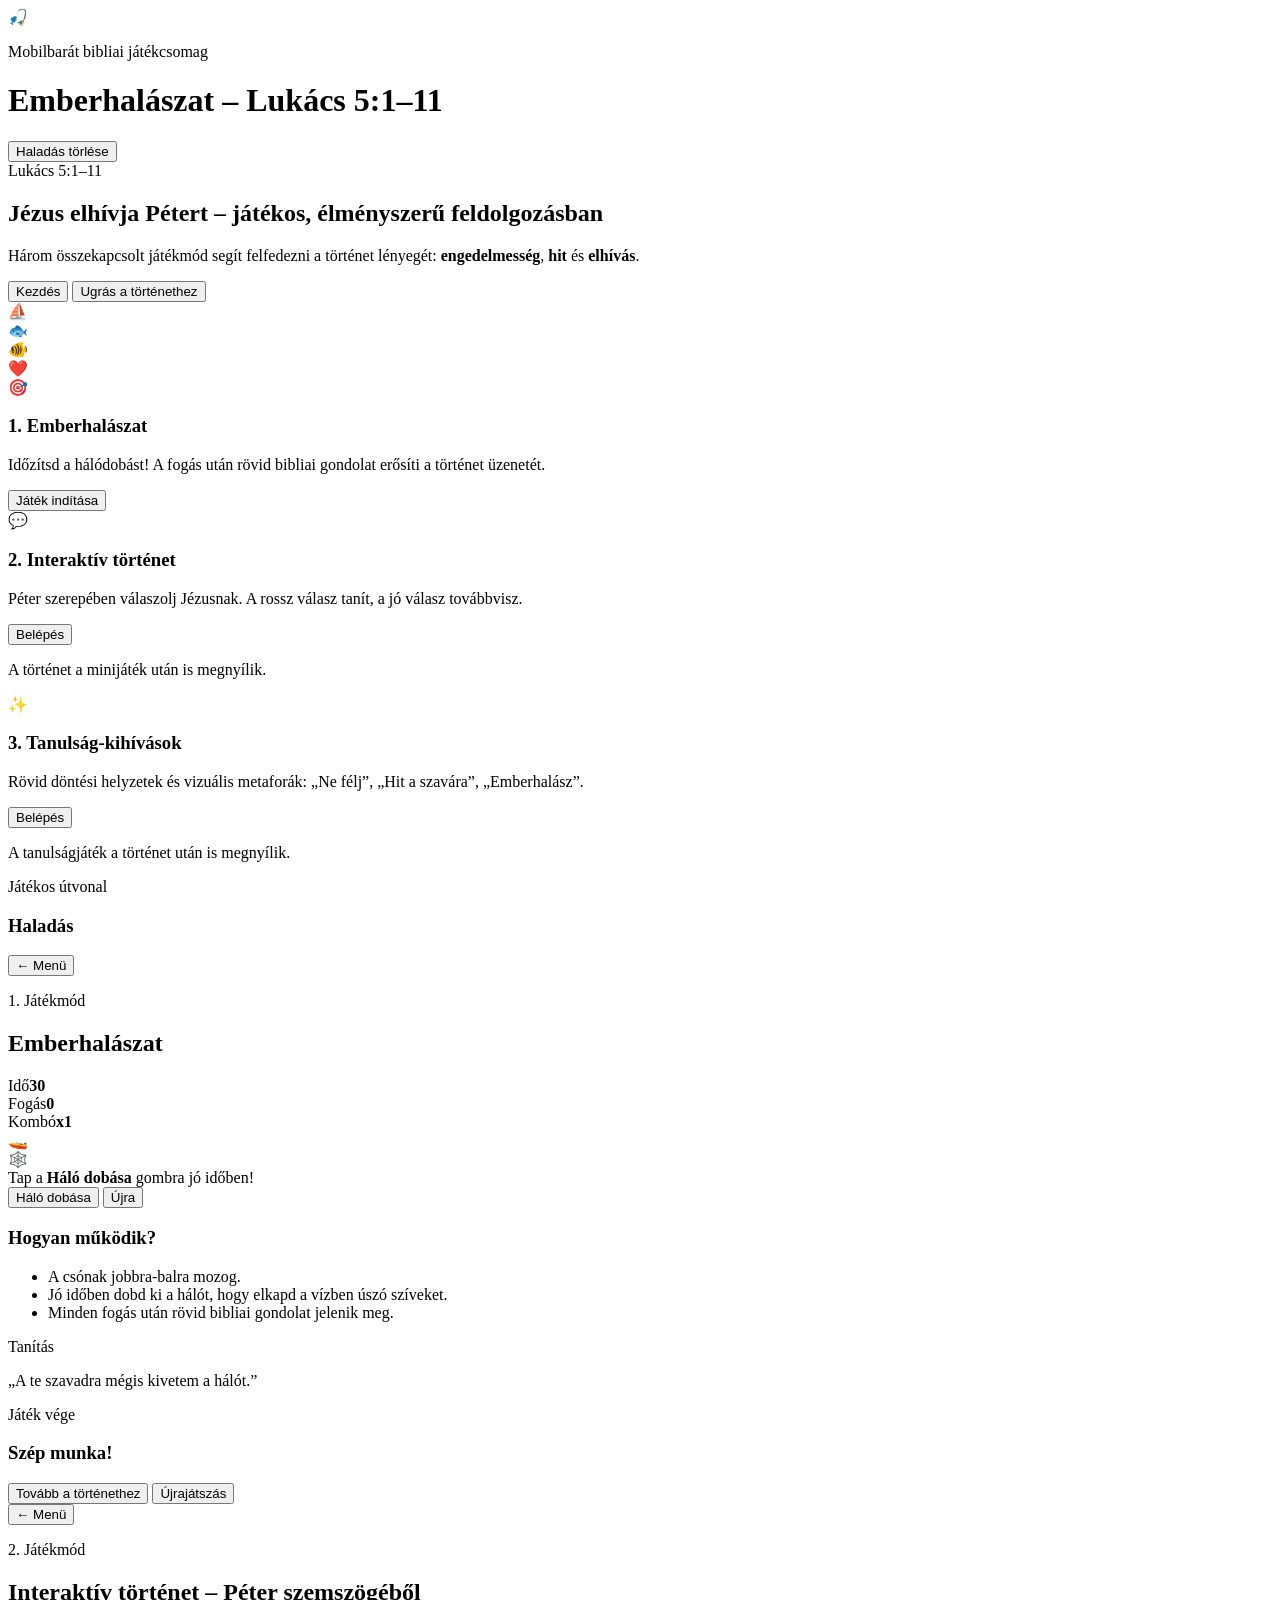
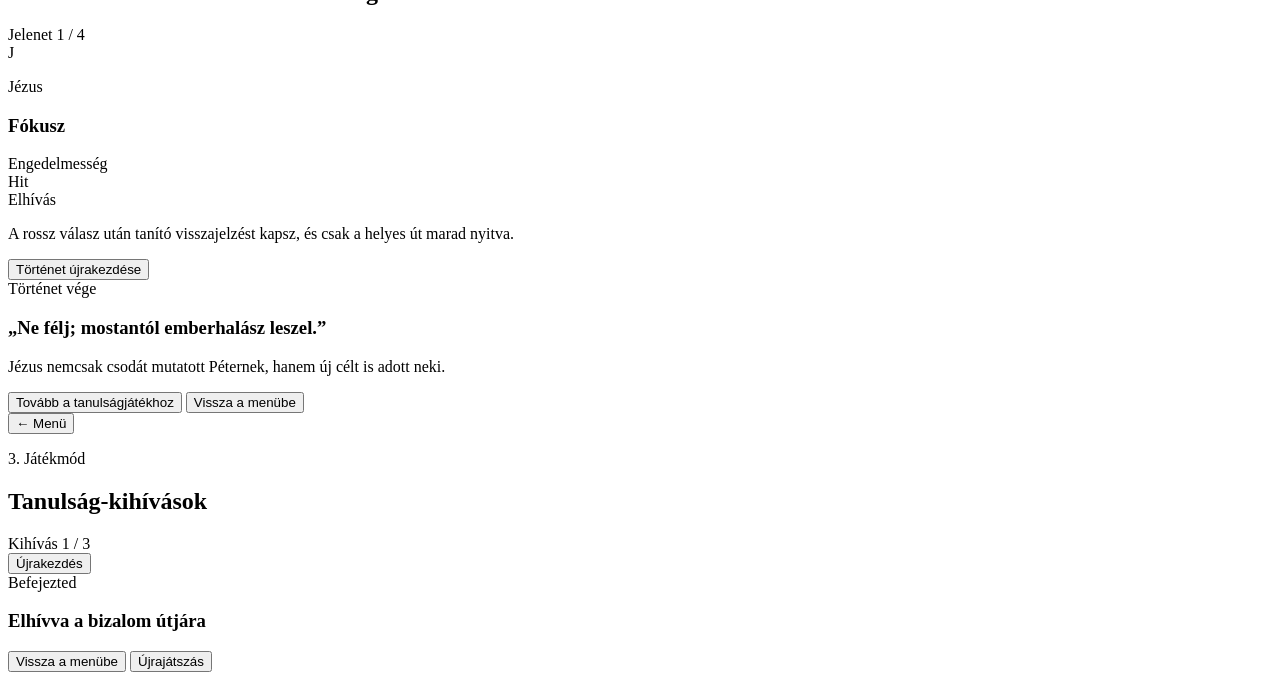
==== index.html @ 9a110423 "Add files via upload" ====
<!DOCTYPE html>
<html lang="hu">
<head>
  <meta charset="UTF-8" />
  <meta name="viewport" content="width=device-width, initial-scale=1.0, viewport-fit=cover" />
  <meta name="description" content="Interaktív bibliai játékcsomag Lukács 5:1–11 alapján – mobilbarát, GitHub Pages-re kész." />
  <meta name="theme-color" content="#4fc3f7" />
  <title>Emberhalászat – Lukács 5:1–11</title>
  <link rel="preconnect" href="https://fonts.googleapis.com">
  <link rel="preconnect" href="https://fonts.gstatic.com" crossorigin>
  <link href="https://fonts.googleapis.com/css2?family=Nunito:wght@400;600;700;800&display=swap" rel="stylesheet">
  <link rel="stylesheet" href="css/style.css" />
</head>
<body>
  <div class="app-shell">
    <header class="topbar">
      <div class="brand-wrap">
        <div class="brand-icon">🎣</div>
        <div>
          <p class="eyebrow">Mobilbarát bibliai játékcsomag</p>
          <h1>Emberhalászat – Lukács 5:1–11</h1>
        </div>
      </div>
      <button class="ghost-btn small" id="resetProgressBtn" type="button">Haladás törlése</button>
    </header>

    <main id="appMain">
      <section class="screen active" id="screen-menu" aria-labelledby="menuTitle">
        <div class="hero-card card glass">
          <div class="hero-copy">
            <span class="pill">Lukács 5:1–11</span>
            <h2 id="menuTitle">Jézus elhívja Pétert – játékos, élményszerű feldolgozásban</h2>
            <p>
              Három összekapcsolt játékmód segít felfedezni a történet lényegét:
              <strong>engedelmesség</strong>, <strong>hit</strong> és <strong>elhívás</strong>.
            </p>
            <div class="hero-actions">
              <button class="primary-btn" data-go="fishing">Kezdés</button>
              <button class="ghost-btn" data-go="story">Ugrás a történethez</button>
            </div>
          </div>
          <div class="hero-illustration" aria-hidden="true">
            <div class="wave wave-a"></div>
            <div class="wave wave-b"></div>
            <div class="boat">⛵</div>
            <div class="fish fish-1">🐟</div>
            <div class="fish fish-2">🐠</div>
            <div class="fish fish-3">❤️</div>
          </div>
        </div>

        <div class="menu-grid">
          <article class="card mode-card unlocked">
            <div class="icon-badge fishing">🎯</div>
            <h3>1. Emberhalászat</h3>
            <p>Időzítsd a hálódobást! A fogás után rövid bibliai gondolat erősíti a történet üzenetét.</p>
            <button class="primary-btn" data-go="fishing">Játék indítása</button>
          </article>

          <article class="card mode-card lockable" data-lock="story">
            <div class="icon-badge story">💬</div>
            <h3>2. Interaktív történet</h3>
            <p>Péter szerepében válaszolj Jézusnak. A rossz válasz tanít, a jó válasz továbbvisz.</p>
            <button class="primary-btn" data-go="story">Belépés</button>
            <p class="locked-text">A történet a minijáték után is megnyílik.</p>
          </article>

          <article class="card mode-card lockable" data-lock="lesson">
            <div class="icon-badge lesson">✨</div>
            <h3>3. Tanulság-kihívások</h3>
            <p>Rövid döntési helyzetek és vizuális metaforák: „Ne félj”, „Hit a szavára”, „Emberhalász”.</p>
            <button class="primary-btn" data-go="lesson">Belépés</button>
            <p class="locked-text">A tanulságjáték a történet után is megnyílik.</p>
          </article>
        </div>

        <section class="card progress-card">
          <div>
            <p class="eyebrow">Játékos útvonal</p>
            <h3>Haladás</h3>
          </div>
          <div class="progress-steps" id="menuProgressSteps"></div>
        </section>
      </section>

      <section class="screen" id="screen-fishing" aria-labelledby="fishingTitle">
        <div class="screen-header">
          <button class="back-btn" data-go="menu">← Menü</button>
          <div>
            <p class="eyebrow">1. Játékmód</p>
            <h2 id="fishingTitle">Emberhalászat</h2>
          </div>
        </div>

        <div class="two-col">
          <div class="card gameplay-card">
            <div class="hud-row">
              <div class="stat"><span>Idő</span><strong id="fishingTime">30</strong></div>
              <div class="stat"><span>Fogás</span><strong id="fishingScore">0</strong></div>
              <div class="stat"><span>Kombó</span><strong id="fishingCombo">x1</strong></div>
            </div>

            <div class="fishing-arena" id="fishingArena" aria-label="Halásztó">
              <div class="boat-track">
                <div class="boat-sprite" id="boatSprite">🚤</div>
              </div>
              <div class="drop-line" id="dropLine"></div>
              <div class="net-effect" id="netEffect">🕸️</div>
              <div class="water-hint">Tap a <strong>Háló dobása</strong> gombra jó időben!</div>
            </div>

            <div class="controls-row">
              <button class="primary-btn big" id="castNetBtn" type="button">Háló dobása</button>
              <button class="ghost-btn" id="restartFishingBtn" type="button">Újra</button>
            </div>
          </div>

          <aside class="card sidebar-card">
            <h3>Hogyan működik?</h3>
            <ul class="clean-list">
              <li>A csónak jobbra-balra mozog.</li>
              <li>Jó időben dobd ki a hálót, hogy elkapd a vízben úszó szíveket.</li>
              <li>Minden fogás után rövid bibliai gondolat jelenik meg.</li>
            </ul>

            <div class="teaching-card" id="teachingCard">
              <p class="eyebrow">Tanítás</p>
              <p id="teachingText">„A te szavadra mégis kivetem a hálót.”</p>
            </div>
          </aside>
        </div>

        <div class="overlay hidden" id="fishingEndOverlay">
          <div class="card overlay-card">
            <span class="pill">Játék vége</span>
            <h3 id="fishingEndTitle">Szép munka!</h3>
            <p id="fishingEndSummary"></p>
            <div class="overlay-actions">
              <button class="primary-btn" id="fishingContinueBtn" type="button">Tovább a történethez</button>
              <button class="ghost-btn" id="fishingReplayBtn" type="button">Újrajátszás</button>
            </div>
          </div>
        </div>
      </section>

      <section class="screen" id="screen-story" aria-labelledby="storyTitle">
        <div class="screen-header">
          <button class="back-btn" data-go="menu">← Menü</button>
          <div>
            <p class="eyebrow">2. Játékmód</p>
            <h2 id="storyTitle">Interaktív történet – Péter szemszögéből</h2>
          </div>
        </div>

        <div class="two-col story-layout">
          <div class="card story-card">
            <div class="story-progress">
              <span id="storyStepLabel">Jelenet 1 / 4</span>
              <div class="progress-bar"><div id="storyProgressFill"></div></div>
            </div>

            <div class="dialogue-box">
              <div class="avatar Jesus">J</div>
              <div class="bubble">
                <p class="speaker" id="storySpeaker">Jézus</p>
                <p id="storyText"></p>
              </div>
            </div>

            <div class="feedback hidden" id="storyFeedback"></div>
            <div class="choices" id="storyChoices"></div>
          </div>

          <aside class="card sidebar-card">
            <h3>Fókusz</h3>
            <div class="focus-points">
              <div class="focus-pill">Engedelmesség</div>
              <div class="focus-pill">Hit</div>
              <div class="focus-pill">Elhívás</div>
            </div>
            <p class="soft-text">A rossz válasz után tanító visszajelzést kapsz, és csak a helyes út marad nyitva.</p>
            <button class="ghost-btn" id="restartStoryBtn" type="button">Történet újrakezdése</button>
          </aside>
        </div>

        <div class="overlay hidden" id="storyEndOverlay">
          <div class="card overlay-card">
            <span class="pill">Történet vége</span>
            <h3>„Ne félj; mostantól emberhalász leszel.”</h3>
            <p>Jézus nemcsak csodát mutatott Péternek, hanem új célt is adott neki.</p>
            <div class="overlay-actions">
              <button class="primary-btn" id="storyContinueBtn" type="button">Tovább a tanulságjátékhoz</button>
              <button class="ghost-btn" id="storyMenuBtn" type="button">Vissza a menübe</button>
            </div>
          </div>
        </div>
      </section>

      <section class="screen" id="screen-lesson" aria-labelledby="lessonTitle">
        <div class="screen-header">
          <button class="back-btn" data-go="menu">← Menü</button>
          <div>
            <p class="eyebrow">3. Játékmód</p>
            <h2 id="lessonTitle">Tanulság-kihívások</h2>
          </div>
        </div>

        <div class="card lesson-card">
          <div class="story-progress lesson-progress">
            <span id="lessonStepLabel">Kihívás 1 / 3</span>
            <div class="progress-bar"><div id="lessonProgressFill"></div></div>
          </div>

          <div id="lessonStage"></div>

          <div class="lesson-actions">
            <button class="ghost-btn" id="restartLessonBtn" type="button">Újrakezdés</button>
          </div>
        </div>

        <div class="overlay hidden" id="lessonEndOverlay">
          <div class="card overlay-card">
            <span class="pill">Befejezted</span>
            <h3>Elhívva a bizalom útjára</h3>
            <p id="lessonEndSummary"></p>
            <div class="overlay-actions">
              <button class="primary-btn" id="lessonMenuBtn" type="button">Vissza a menübe</button>
              <button class="ghost-btn" id="lessonReplayBtn" type="button">Újrajátszás</button>
            </div>
          </div>
        </div>
      </section>
    </main>
  </div>

  <script src="js/script.js"></script>
</body>
</html>
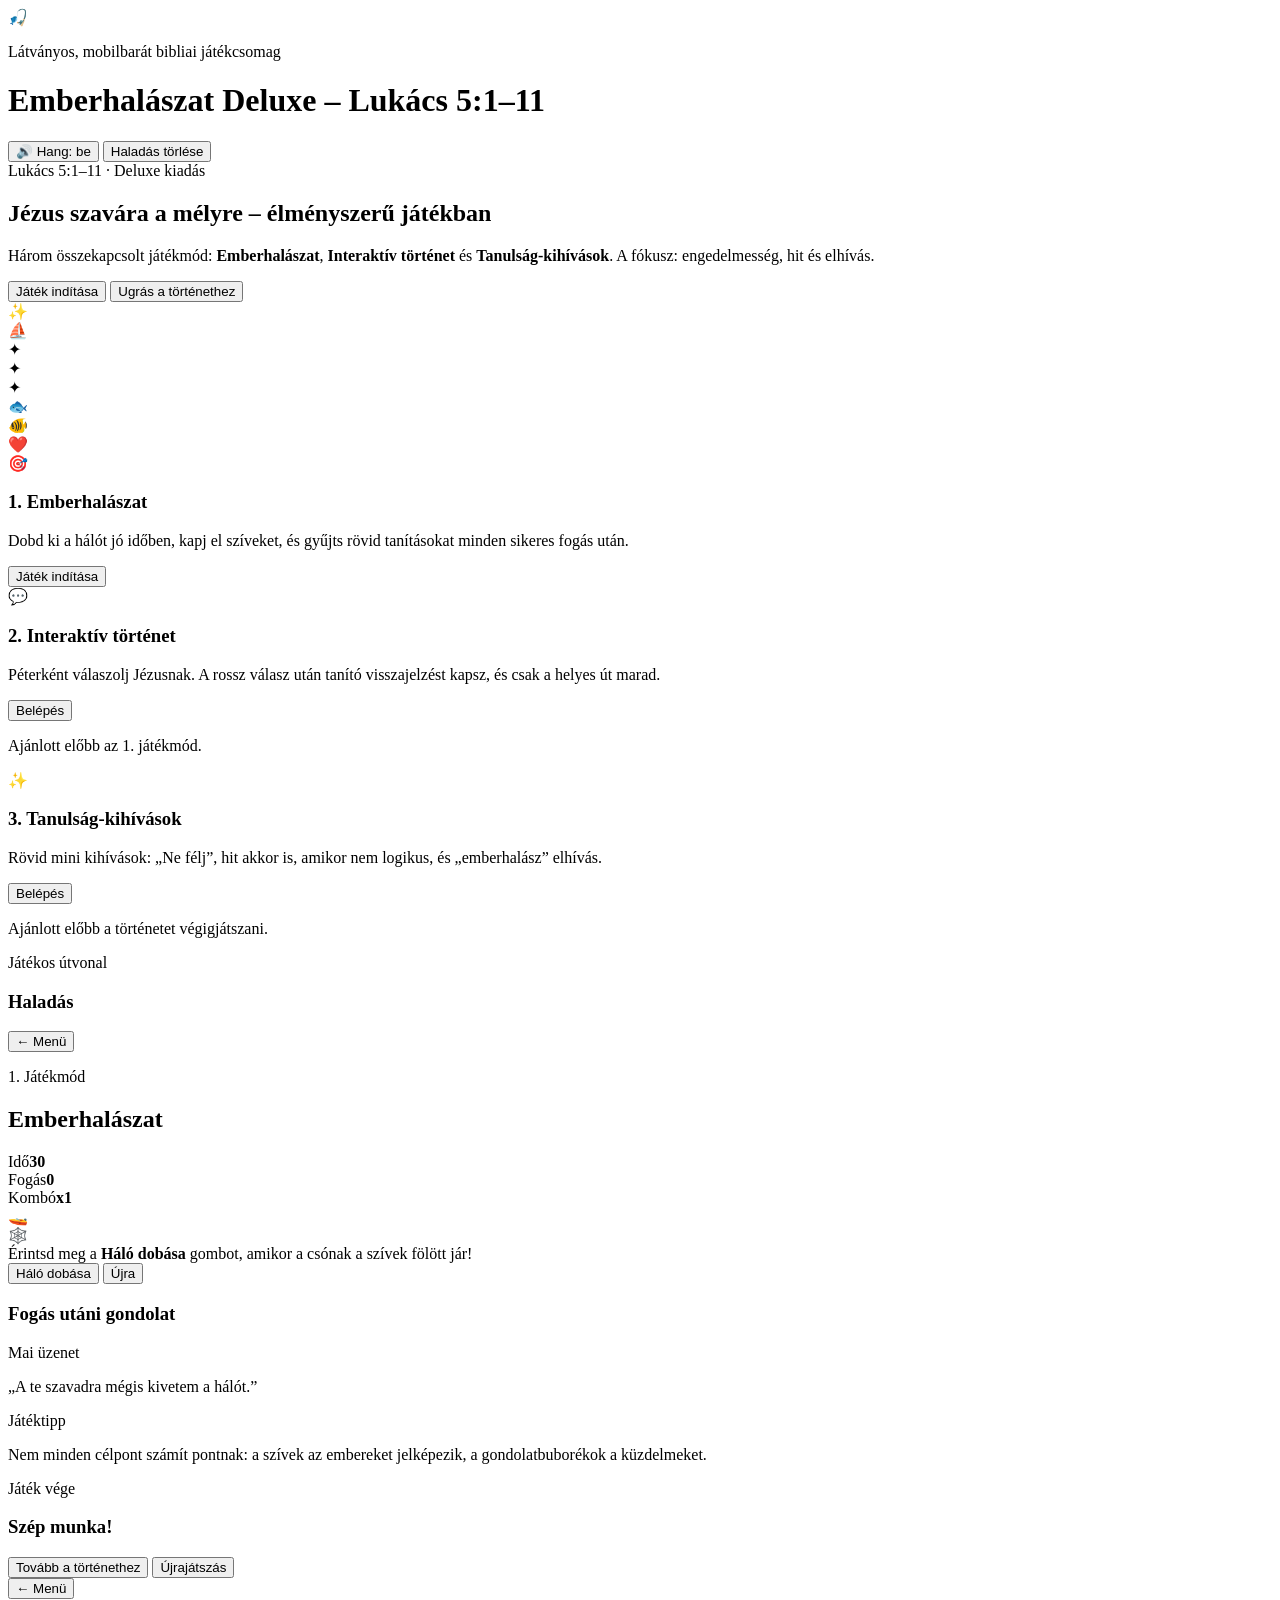
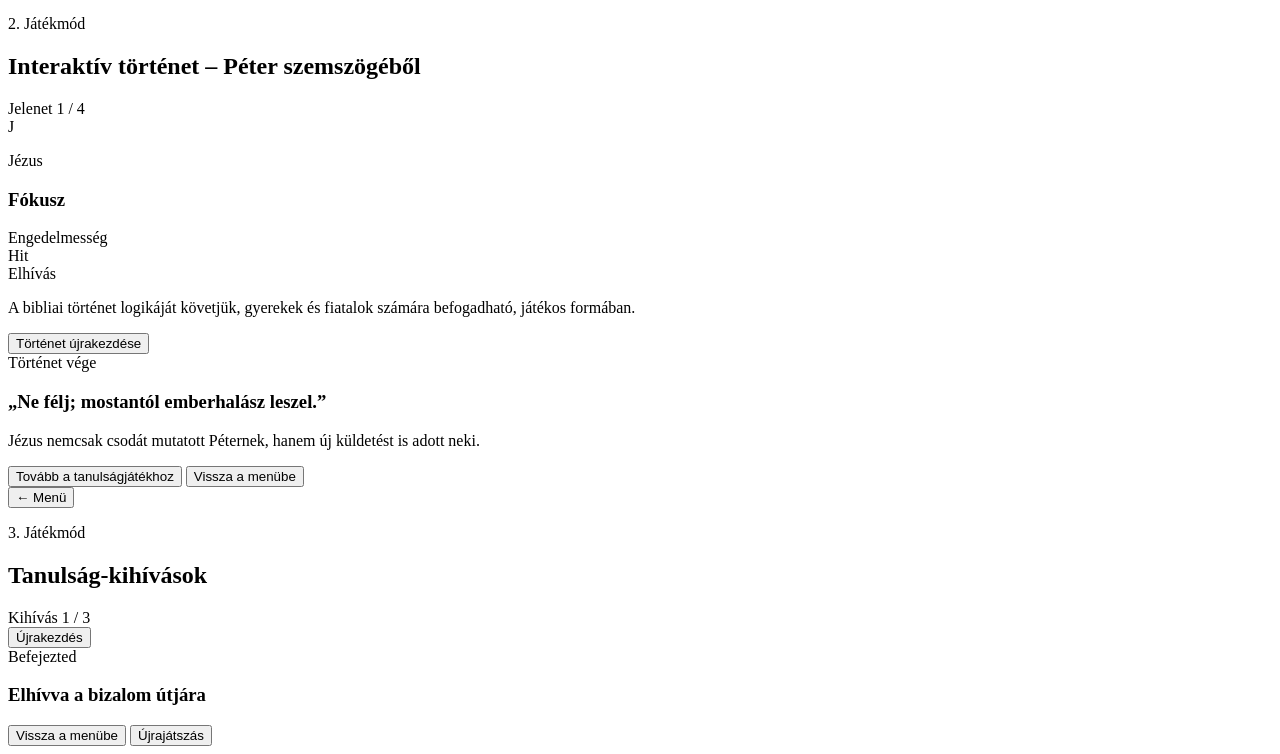
==== commit 4571f756: "Add files via upload" ====
--- a/index.html
+++ b/index.html
@@ -3,78 +3,96 @@
 <head>
   <meta charset="UTF-8" />
   <meta name="viewport" content="width=device-width, initial-scale=1.0, viewport-fit=cover" />
-  <meta name="description" content="Interaktív bibliai játékcsomag Lukács 5:1–11 alapján – mobilbarát, GitHub Pages-re kész." />
-  <meta name="theme-color" content="#4fc3f7" />
-  <title>Emberhalászat – Lukács 5:1–11</title>
+  <meta name="description" content="Látványos, mobilbarát bibliai játékcsomag Lukács 5:1–11 alapján – GitHub Pages-re készen." />
+  <meta name="theme-color" content="#1aa7ff" />
+  <title>Emberhalászat Deluxe – Lukács 5:1–11</title>
   <link rel="preconnect" href="https://fonts.googleapis.com">
   <link rel="preconnect" href="https://fonts.gstatic.com" crossorigin>
-  <link href="https://fonts.googleapis.com/css2?family=Nunito:wght@400;600;700;800&display=swap" rel="stylesheet">
+  <link href="https://fonts.googleapis.com/css2?family=Nunito:wght@400;600;700;800;900&display=swap" rel="stylesheet">
   <link rel="stylesheet" href="css/style.css" />
 </head>
 <body>
+  <div class="ambient ambient-a"></div>
+  <div class="ambient ambient-b"></div>
   <div class="app-shell">
-    <header class="topbar">
+    <header class="topbar reveal">
       <div class="brand-wrap">
         <div class="brand-icon">🎣</div>
         <div>
-          <p class="eyebrow">Mobilbarát bibliai játékcsomag</p>
-          <h1>Emberhalászat – Lukács 5:1–11</h1>
+          <p class="eyebrow">Látványos, mobilbarát bibliai játékcsomag</p>
+          <h1>Emberhalászat Deluxe – Lukács 5:1–11</h1>
         </div>
       </div>
-      <button class="ghost-btn small" id="resetProgressBtn" type="button">Haladás törlése</button>
+      <div class="top-actions">
+        <button class="ghost-btn small" id="soundToggleBtn" type="button" aria-pressed="true">🔊 Hang: be</button>
+        <button class="ghost-btn small" id="resetProgressBtn" type="button">Haladás törlése</button>
+      </div>
     </header>
 
     <main id="appMain">
       <section class="screen active" id="screen-menu" aria-labelledby="menuTitle">
-        <div class="hero-card card glass">
+        <div class="hero-card card glass reveal">
           <div class="hero-copy">
-            <span class="pill">Lukács 5:1–11</span>
-            <h2 id="menuTitle">Jézus elhívja Pétert – játékos, élményszerű feldolgozásban</h2>
+            <span class="pill">Lukács 5:1–11 · Deluxe kiadás</span>
+            <h2 id="menuTitle">Jézus szavára a mélyre – élményszerű játékban</h2>
             <p>
-              Három összekapcsolt játékmód segít felfedezni a történet lényegét:
-              <strong>engedelmesség</strong>, <strong>hit</strong> és <strong>elhívás</strong>.
+              Három összekapcsolt játékmód: <strong>Emberhalászat</strong>, <strong>Interaktív történet</strong> és
+              <strong>Tanulság-kihívások</strong>. A fókusz: engedelmesség, hit és elhívás.
             </p>
             <div class="hero-actions">
-              <button class="primary-btn" data-go="fishing">Kezdés</button>
+              <button class="primary-btn shimmer" data-go="fishing">Játék indítása</button>
               <button class="ghost-btn" data-go="story">Ugrás a történethez</button>
             </div>
           </div>
+
           <div class="hero-illustration" aria-hidden="true">
-            <div class="wave wave-a"></div>
-            <div class="wave wave-b"></div>
-            <div class="boat">⛵</div>
-            <div class="fish fish-1">🐟</div>
-            <div class="fish fish-2">🐠</div>
-            <div class="fish fish-3">❤️</div>
-          </div>
-        </div>
-
-        <div class="menu-grid">
+            <div class="sky-glow"></div>
+            <div class="sun">✨</div>
+            <div class="hero-boat">⛵</div>
+            <div class="hero-wave wave-1"></div>
+            <div class="hero-wave wave-2"></div>
+            <div class="hero-wave wave-3"></div>
+            <div class="spark spark-1">✦</div>
+            <div class="spark spark-2">✦</div>
+            <div class="spark spark-3">✦</div>
+            <div class="hero-fish fish-1">🐟</div>
+            <div class="hero-fish fish-2">🐠</div>
+            <div class="hero-fish fish-3">❤️</div>
+          </div>
+        </div>
+
+        <div class="menu-grid reveal delay-1">
           <article class="card mode-card unlocked">
             <div class="icon-badge fishing">🎯</div>
-            <h3>1. Emberhalászat</h3>
-            <p>Időzítsd a hálódobást! A fogás után rövid bibliai gondolat erősíti a történet üzenetét.</p>
+            <div class="mode-copy">
+              <h3>1. Emberhalászat</h3>
+              <p>Dobd ki a hálót jó időben, kapj el szíveket, és gyűjts rövid tanításokat minden sikeres fogás után.</p>
+            </div>
             <button class="primary-btn" data-go="fishing">Játék indítása</button>
           </article>
 
           <article class="card mode-card lockable" data-lock="story">
             <div class="icon-badge story">💬</div>
-            <h3>2. Interaktív történet</h3>
-            <p>Péter szerepében válaszolj Jézusnak. A rossz válasz tanít, a jó válasz továbbvisz.</p>
+            <div class="mode-copy">
+              <h3>2. Interaktív történet</h3>
+              <p>Péterként válaszolj Jézusnak. A rossz válasz után tanító visszajelzést kapsz, és csak a helyes út marad.</p>
+            </div>
             <button class="primary-btn" data-go="story">Belépés</button>
-            <p class="locked-text">A történet a minijáték után is megnyílik.</p>
+            <p class="locked-text">Ajánlott előbb az 1. játékmód.</p>
           </article>
 
           <article class="card mode-card lockable" data-lock="lesson">
             <div class="icon-badge lesson">✨</div>
-            <h3>3. Tanulság-kihívások</h3>
-            <p>Rövid döntési helyzetek és vizuális metaforák: „Ne félj”, „Hit a szavára”, „Emberhalász”.</p>
+            <div class="mode-copy">
+              <h3>3. Tanulság-kihívások</h3>
+              <p>Rövid mini kihívások: „Ne félj”, hit akkor is, amikor nem logikus, és „emberhalász” elhívás.</p>
+            </div>
             <button class="primary-btn" data-go="lesson">Belépés</button>
-            <p class="locked-text">A tanulságjáték a történet után is megnyílik.</p>
+            <p class="locked-text">Ajánlott előbb a történetet végigjátszani.</p>
           </article>
         </div>
 
-        <section class="card progress-card">
+        <section class="card progress-card reveal delay-2">
           <div>
             <p class="eyebrow">Játékos útvonal</p>
             <h3>Haladás</h3>
@@ -84,7 +102,7 @@
       </section>
 
       <section class="screen" id="screen-fishing" aria-labelledby="fishingTitle">
-        <div class="screen-header">
+        <div class="screen-header reveal">
           <button class="back-btn" data-go="menu">← Menü</button>
           <div>
             <p class="eyebrow">1. Játékmód</p>
@@ -92,51 +110,51 @@
           </div>
         </div>
 
-        <div class="two-col">
+        <div class="two-col reveal delay-1">
           <div class="card gameplay-card">
             <div class="hud-row">
-              <div class="stat"><span>Idő</span><strong id="fishingTime">30</strong></div>
-              <div class="stat"><span>Fogás</span><strong id="fishingScore">0</strong></div>
-              <div class="stat"><span>Kombó</span><strong id="fishingCombo">x1</strong></div>
+              <div class="stat glow"><span>Idő</span><strong id="fishingTime">30</strong></div>
+              <div class="stat glow"><span>Fogás</span><strong id="fishingScore">0</strong></div>
+              <div class="stat glow"><span>Kombó</span><strong id="fishingCombo">x1</strong></div>
             </div>
 
             <div class="fishing-arena" id="fishingArena" aria-label="Halásztó">
+              <div class="bubble-layer" id="bubbleLayer"></div>
               <div class="boat-track">
                 <div class="boat-sprite" id="boatSprite">🚤</div>
               </div>
               <div class="drop-line" id="dropLine"></div>
               <div class="net-effect" id="netEffect">🕸️</div>
-              <div class="water-hint">Tap a <strong>Háló dobása</strong> gombra jó időben!</div>
+              <div class="impact-ring" id="impactRing"></div>
+              <div class="water-hint">Érintsd meg a <strong>Háló dobása</strong> gombot, amikor a csónak a szívek fölött jár!</div>
             </div>
 
             <div class="controls-row">
-              <button class="primary-btn big" id="castNetBtn" type="button">Háló dobása</button>
+              <button class="primary-btn big shimmer" id="castNetBtn" type="button">Háló dobása</button>
               <button class="ghost-btn" id="restartFishingBtn" type="button">Újra</button>
             </div>
           </div>
 
-          <aside class="card sidebar-card">
-            <h3>Hogyan működik?</h3>
-            <ul class="clean-list">
-              <li>A csónak jobbra-balra mozog.</li>
-              <li>Jó időben dobd ki a hálót, hogy elkapd a vízben úszó szíveket.</li>
-              <li>Minden fogás után rövid bibliai gondolat jelenik meg.</li>
-            </ul>
-
+          <aside class="card sidebar-card floating">
+            <h3>Fogás utáni gondolat</h3>
             <div class="teaching-card" id="teachingCard">
-              <p class="eyebrow">Tanítás</p>
+              <p class="eyebrow">Mai üzenet</p>
               <p id="teachingText">„A te szavadra mégis kivetem a hálót.”</p>
             </div>
+            <div class="mini-note">
+              <p class="eyebrow">Játéktipp</p>
+              <p>Nem minden célpont számít pontnak: a szívek az embereket jelképezik, a gondolatbuborékok a küzdelmeket.</p>
+            </div>
           </aside>
         </div>
 
         <div class="overlay hidden" id="fishingEndOverlay">
-          <div class="card overlay-card">
+          <div class="card overlay-card celebrate">
             <span class="pill">Játék vége</span>
             <h3 id="fishingEndTitle">Szép munka!</h3>
             <p id="fishingEndSummary"></p>
             <div class="overlay-actions">
-              <button class="primary-btn" id="fishingContinueBtn" type="button">Tovább a történethez</button>
+              <button class="primary-btn shimmer" id="fishingContinueBtn" type="button">Tovább a történethez</button>
               <button class="ghost-btn" id="fishingReplayBtn" type="button">Újrajátszás</button>
             </div>
           </div>
@@ -144,7 +162,7 @@
       </section>
 
       <section class="screen" id="screen-story" aria-labelledby="storyTitle">
-        <div class="screen-header">
+        <div class="screen-header reveal">
           <button class="back-btn" data-go="menu">← Menü</button>
           <div>
             <p class="eyebrow">2. Játékmód</p>
@@ -152,7 +170,7 @@
           </div>
         </div>
 
-        <div class="two-col story-layout">
+        <div class="two-col story-layout reveal delay-1">
           <div class="card story-card">
             <div class="story-progress">
               <span id="storyStepLabel">Jelenet 1 / 4</span>
@@ -160,7 +178,7 @@
             </div>
 
             <div class="dialogue-box">
-              <div class="avatar Jesus">J</div>
+              <div class="avatar Jesus" id="storyAvatar">J</div>
               <div class="bubble">
                 <p class="speaker" id="storySpeaker">Jézus</p>
                 <p id="storyText"></p>
@@ -171,25 +189,25 @@
             <div class="choices" id="storyChoices"></div>
           </div>
 
-          <aside class="card sidebar-card">
+          <aside class="card sidebar-card floating">
             <h3>Fókusz</h3>
             <div class="focus-points">
               <div class="focus-pill">Engedelmesség</div>
               <div class="focus-pill">Hit</div>
               <div class="focus-pill">Elhívás</div>
             </div>
-            <p class="soft-text">A rossz válasz után tanító visszajelzést kapsz, és csak a helyes út marad nyitva.</p>
+            <p class="soft-text">A bibliai történet logikáját követjük, gyerekek és fiatalok számára befogadható, játékos formában.</p>
             <button class="ghost-btn" id="restartStoryBtn" type="button">Történet újrakezdése</button>
           </aside>
         </div>
 
         <div class="overlay hidden" id="storyEndOverlay">
-          <div class="card overlay-card">
+          <div class="card overlay-card celebrate">
             <span class="pill">Történet vége</span>
             <h3>„Ne félj; mostantól emberhalász leszel.”</h3>
-            <p>Jézus nemcsak csodát mutatott Péternek, hanem új célt is adott neki.</p>
+            <p>Jézus nemcsak csodát mutatott Péternek, hanem új küldetést is adott neki.</p>
             <div class="overlay-actions">
-              <button class="primary-btn" id="storyContinueBtn" type="button">Tovább a tanulságjátékhoz</button>
+              <button class="primary-btn shimmer" id="storyContinueBtn" type="button">Tovább a tanulságjátékhoz</button>
               <button class="ghost-btn" id="storyMenuBtn" type="button">Vissza a menübe</button>
             </div>
           </div>
@@ -197,7 +215,7 @@
       </section>
 
       <section class="screen" id="screen-lesson" aria-labelledby="lessonTitle">
-        <div class="screen-header">
+        <div class="screen-header reveal">
           <button class="back-btn" data-go="menu">← Menü</button>
           <div>
             <p class="eyebrow">3. Játékmód</p>
@@ -205,7 +223,7 @@
           </div>
         </div>
 
-        <div class="card lesson-card">
+        <div class="card lesson-card reveal delay-1">
           <div class="story-progress lesson-progress">
             <span id="lessonStepLabel">Kihívás 1 / 3</span>
             <div class="progress-bar"><div id="lessonProgressFill"></div></div>
@@ -219,12 +237,12 @@
         </div>
 
         <div class="overlay hidden" id="lessonEndOverlay">
-          <div class="card overlay-card">
+          <div class="card overlay-card celebrate">
             <span class="pill">Befejezted</span>
             <h3>Elhívva a bizalom útjára</h3>
             <p id="lessonEndSummary"></p>
             <div class="overlay-actions">
-              <button class="primary-btn" id="lessonMenuBtn" type="button">Vissza a menübe</button>
+              <button class="primary-btn shimmer" id="lessonMenuBtn" type="button">Vissza a menübe</button>
               <button class="ghost-btn" id="lessonReplayBtn" type="button">Újrajátszás</button>
             </div>
           </div>
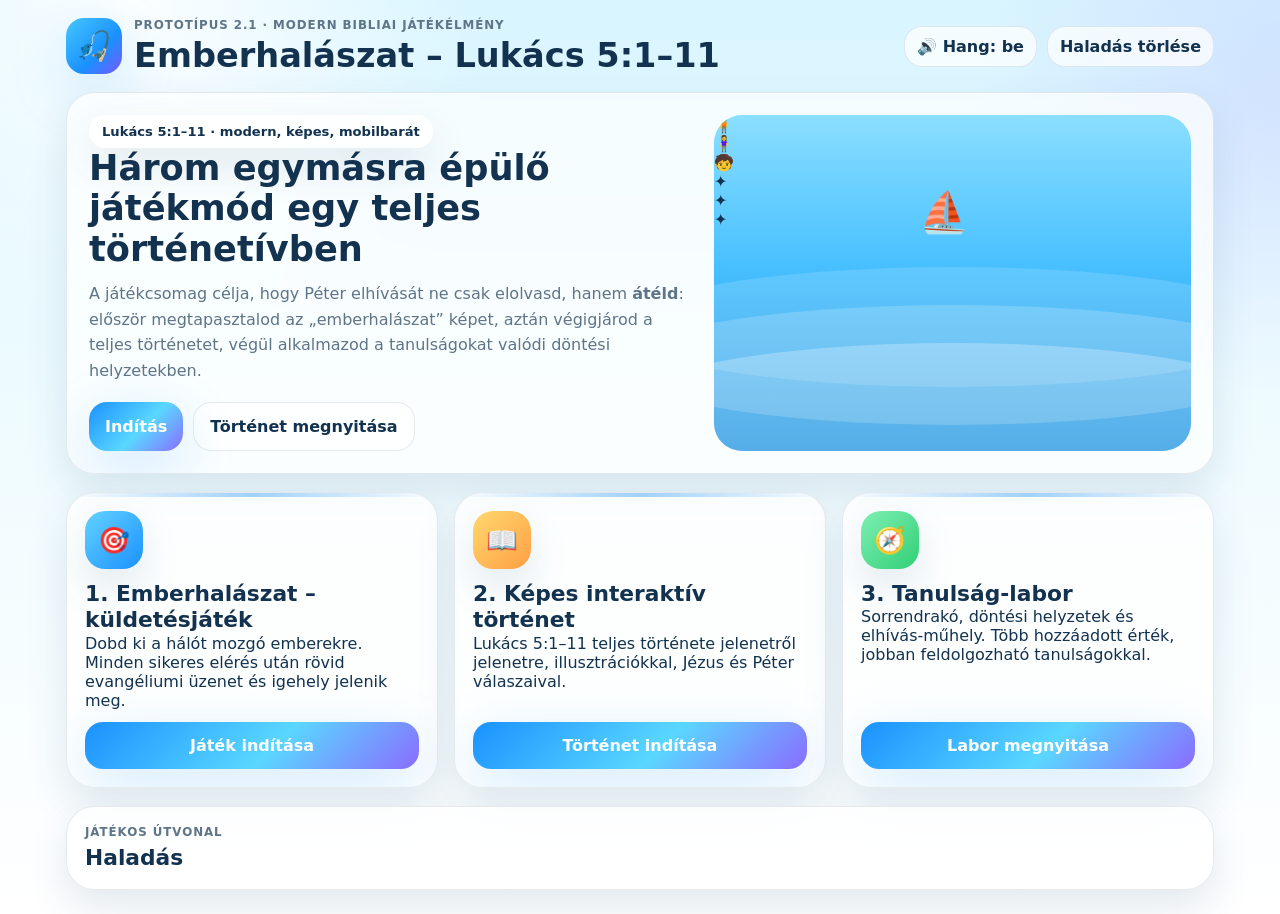
==== commit c9feb021: "Add files via upload" ====
--- a/index.html
+++ b/index.html
@@ -3,24 +3,26 @@
 <head>
   <meta charset="UTF-8" />
   <meta name="viewport" content="width=device-width, initial-scale=1.0, viewport-fit=cover" />
-  <meta name="description" content="Látványos, mobilbarát bibliai játékcsomag Lukács 5:1–11 alapján – GitHub Pages-re készen." />
-  <meta name="theme-color" content="#1aa7ff" />
-  <title>Emberhalászat Deluxe – Lukács 5:1–11</title>
+  <meta name="description" content="Emberhalászat 2.1 – modern, mobilbarát bibliai játékcsomag Lukács 5:1–11 alapján." />
+  <meta name="theme-color" content="#0b7cff" />
+  <title>Emberhalászat 2.1 – Lukács 5:1–11</title>
   <link rel="preconnect" href="https://fonts.googleapis.com">
   <link rel="preconnect" href="https://fonts.gstatic.com" crossorigin>
   <link href="https://fonts.googleapis.com/css2?family=Nunito:wght@400;600;700;800;900&display=swap" rel="stylesheet">
   <link rel="stylesheet" href="css/style.css" />
 </head>
 <body>
-  <div class="ambient ambient-a"></div>
-  <div class="ambient ambient-b"></div>
+  <div class="bg-orb orb-a"></div>
+  <div class="bg-orb orb-b"></div>
+  <div class="bg-grid"></div>
+
   <div class="app-shell">
     <header class="topbar reveal">
       <div class="brand-wrap">
         <div class="brand-icon">🎣</div>
         <div>
-          <p class="eyebrow">Látványos, mobilbarát bibliai játékcsomag</p>
-          <h1>Emberhalászat Deluxe – Lukács 5:1–11</h1>
+          <p class="eyebrow">Prototípus 2.1 · modern bibliai játékélmény</p>
+          <h1>Emberhalászat – Lukács 5:1–11</h1>
         </div>
       </div>
       <div class="top-actions">
@@ -29,66 +31,63 @@
       </div>
     </header>
 
-    <main id="appMain">
-      <section class="screen active" id="screen-menu" aria-labelledby="menuTitle">
+    <main>
+      <section class="screen active" id="screen-menu">
         <div class="hero-card card glass reveal">
           <div class="hero-copy">
-            <span class="pill">Lukács 5:1–11 · Deluxe kiadás</span>
-            <h2 id="menuTitle">Jézus szavára a mélyre – élményszerű játékban</h2>
+            <span class="pill">Lukács 5:1–11 · modern, képes, mobilbarát</span>
+            <h2>Három egymásra épülő játékmód egy teljes történetívben</h2>
             <p>
-              Három összekapcsolt játékmód: <strong>Emberhalászat</strong>, <strong>Interaktív történet</strong> és
-              <strong>Tanulság-kihívások</strong>. A fókusz: engedelmesség, hit és elhívás.
+              A játékcsomag célja, hogy Péter elhívását ne csak elolvasd, hanem <strong>átéld</strong>:
+              először megtapasztalod az „emberhalászat” képet, aztán végigjárod a teljes történetet,
+              végül alkalmazod a tanulságokat valódi döntési helyzetekben.
             </p>
             <div class="hero-actions">
-              <button class="primary-btn shimmer" data-go="fishing">Játék indítása</button>
-              <button class="ghost-btn" data-go="story">Ugrás a történethez</button>
-            </div>
-          </div>
-
+              <button class="primary-btn shimmer" data-go="fishing">Indítás</button>
+              <button class="ghost-btn" data-go="story">Történet megnyitása</button>
+            </div>
+          </div>
           <div class="hero-illustration" aria-hidden="true">
-            <div class="sky-glow"></div>
-            <div class="sun">✨</div>
+            <div class="sun-glow"></div>
             <div class="hero-boat">⛵</div>
             <div class="hero-wave wave-1"></div>
             <div class="hero-wave wave-2"></div>
             <div class="hero-wave wave-3"></div>
-            <div class="spark spark-1">✦</div>
-            <div class="spark spark-2">✦</div>
-            <div class="spark spark-3">✦</div>
-            <div class="hero-fish fish-1">🐟</div>
-            <div class="hero-fish fish-2">🐠</div>
-            <div class="hero-fish fish-3">❤️</div>
+            <div class="hero-person p1">🧍</div>
+            <div class="hero-person p2">🧍‍♀️</div>
+            <div class="hero-person p3">🧒</div>
+            <div class="hero-spark s1">✦</div>
+            <div class="hero-spark s2">✦</div>
+            <div class="hero-spark s3">✦</div>
           </div>
         </div>
 
         <div class="menu-grid reveal delay-1">
-          <article class="card mode-card unlocked">
+          <article class="card mode-card">
             <div class="icon-badge fishing">🎯</div>
-            <div class="mode-copy">
-              <h3>1. Emberhalászat</h3>
-              <p>Dobd ki a hálót jó időben, kapj el szíveket, és gyűjts rövid tanításokat minden sikeres fogás után.</p>
+            <div>
+              <h3>1. Emberhalászat – küldetésjáték</h3>
+              <p>Dobd ki a hálót mozgó emberekre. Minden sikeres elérés után rövid evangéliumi üzenet és igehely jelenik meg.</p>
             </div>
             <button class="primary-btn" data-go="fishing">Játék indítása</button>
           </article>
 
-          <article class="card mode-card lockable" data-lock="story">
-            <div class="icon-badge story">💬</div>
-            <div class="mode-copy">
-              <h3>2. Interaktív történet</h3>
-              <p>Péterként válaszolj Jézusnak. A rossz válasz után tanító visszajelzést kapsz, és csak a helyes út marad.</p>
-            </div>
-            <button class="primary-btn" data-go="story">Belépés</button>
-            <p class="locked-text">Ajánlott előbb az 1. játékmód.</p>
+          <article class="card mode-card">
+            <div class="icon-badge story">📖</div>
+            <div>
+              <h3>2. Képes interaktív történet</h3>
+              <p>Lukács 5:1–11 teljes története jelenetről jelenetre, illusztrációkkal, Jézus és Péter válaszaival.</p>
+            </div>
+            <button class="primary-btn" data-go="story">Történet indítása</button>
           </article>
 
-          <article class="card mode-card lockable" data-lock="lesson">
-            <div class="icon-badge lesson">✨</div>
-            <div class="mode-copy">
-              <h3>3. Tanulság-kihívások</h3>
-              <p>Rövid mini kihívások: „Ne félj”, hit akkor is, amikor nem logikus, és „emberhalász” elhívás.</p>
-            </div>
-            <button class="primary-btn" data-go="lesson">Belépés</button>
-            <p class="locked-text">Ajánlott előbb a történetet végigjátszani.</p>
+          <article class="card mode-card">
+            <div class="icon-badge lesson">🧭</div>
+            <div>
+              <h3>3. Tanulság-labor</h3>
+              <p>Sorrendrakó, döntési helyzetek és elhívás-műhely. Több hozzáadott érték, jobban feldolgozható tanulságokkal.</p>
+            </div>
+            <button class="primary-btn" data-go="lesson">Labor megnyitása</button>
           </article>
         </div>
 
@@ -101,24 +100,25 @@
         </section>
       </section>
 
-      <section class="screen" id="screen-fishing" aria-labelledby="fishingTitle">
+      <section class="screen" id="screen-fishing">
         <div class="screen-header reveal">
           <button class="back-btn" data-go="menu">← Menü</button>
           <div>
-            <p class="eyebrow">1. Játékmód</p>
-            <h2 id="fishingTitle">Emberhalászat</h2>
+            <p class="eyebrow">1. játékmód</p>
+            <h2>Emberhalászat – elérés, nem puszta gyűjtés</h2>
           </div>
         </div>
 
         <div class="two-col reveal delay-1">
           <div class="card gameplay-card">
-            <div class="hud-row">
-              <div class="stat glow"><span>Idő</span><strong id="fishingTime">30</strong></div>
-              <div class="stat glow"><span>Fogás</span><strong id="fishingScore">0</strong></div>
+            <div class="hud-row four">
+              <div class="stat glow"><span>Idő</span><strong id="fishingTime">35</strong></div>
+              <div class="stat glow"><span>Elért emberek</span><strong id="fishingScore">0</strong></div>
               <div class="stat glow"><span>Kombó</span><strong id="fishingCombo">x1</strong></div>
-            </div>
-
-            <div class="fishing-arena" id="fishingArena" aria-label="Halásztó">
+              <div class="stat glow"><span>Küldetés</span><strong id="fishingGoal">12</strong></div>
+            </div>
+
+            <div class="fishing-arena" id="fishingArena" aria-label="Galileai-tó játéktér">
               <div class="bubble-layer" id="bubbleLayer"></div>
               <div class="boat-track">
                 <div class="boat-sprite" id="boatSprite">🚤</div>
@@ -126,7 +126,7 @@
               <div class="drop-line" id="dropLine"></div>
               <div class="net-effect" id="netEffect">🕸️</div>
               <div class="impact-ring" id="impactRing"></div>
-              <div class="water-hint">Érintsd meg a <strong>Háló dobása</strong> gombot, amikor a csónak a szívek fölött jár!</div>
+              <div class="water-hint">Időzítsd a hálót, és érd el a mozgó embereket a vízen! A siker után rövid evangéliumi üzenet jelenik meg.</div>
             </div>
 
             <div class="controls-row">
@@ -136,22 +136,22 @@
           </div>
 
           <aside class="card sidebar-card floating">
-            <h3>Fogás utáni gondolat</h3>
-            <div class="teaching-card" id="teachingCard">
-              <p class="eyebrow">Mai üzenet</p>
-              <p id="teachingText">„A te szavadra mégis kivetem a hálót.”</p>
+            <div class="teaching-card premium" id="teachingCard">
+              <p class="eyebrow">Evangéliumi üzenet</p>
+              <p id="teachingText">A játék során minden elért ember után rövid, alkalmazható igei üzenet jelenik meg.</p>
+              <div class="verse-ref" id="teachingRef">Kezdd el a játékot</div>
             </div>
             <div class="mini-note">
-              <p class="eyebrow">Játéktipp</p>
-              <p>Nem minden célpont számít pontnak: a szívek az embereket jelképezik, a gondolatbuborékok a küzdelmeket.</p>
+              <p class="eyebrow">Miért jobb ez a játékmód?</p>
+              <p>Itt már nem absztrakt szíveket gyűjtesz, hanem <strong>embereket érsz el</strong>. A hangsúly azon van, hogy Jézus követőjeként az emberek felé fordulunk.</p>
             </div>
           </aside>
         </div>
 
         <div class="overlay hidden" id="fishingEndOverlay">
           <div class="card overlay-card celebrate">
-            <span class="pill">Játék vége</span>
-            <h3 id="fishingEndTitle">Szép munka!</h3>
+            <span class="pill">Játékkör vége</span>
+            <h3 id="fishingEndTitle">Szép küldetés!</h3>
             <p id="fishingEndSummary"></p>
             <div class="overlay-actions">
               <button class="primary-btn shimmer" id="fishingContinueBtn" type="button">Tovább a történethez</button>
@@ -161,76 +161,66 @@
         </div>
       </section>
 
-      <section class="screen" id="screen-story" aria-labelledby="storyTitle">
+      <section class="screen" id="screen-story">
         <div class="screen-header reveal">
           <button class="back-btn" data-go="menu">← Menü</button>
           <div>
-            <p class="eyebrow">2. Játékmód</p>
-            <h2 id="storyTitle">Interaktív történet – Péter szemszögéből</h2>
-          </div>
-        </div>
-
-        <div class="two-col story-layout reveal delay-1">
+            <p class="eyebrow">2. játékmód</p>
+            <h2>Képes interaktív történet – Lukács 5:1–11 teljes ívben</h2>
+          </div>
+        </div>
+
+        <div class="story-shell reveal delay-1">
+          <div class="card story-visual-card">
+            <div class="story-progress sticky-top">
+              <span id="storyStepLabel">Jelenet 1 / 9</span>
+              <div class="progress-bar"><div id="storyProgressFill"></div></div>
+            </div>
+            <div class="story-visual" id="storyVisual"></div>
+          </div>
+
           <div class="card story-card">
-            <div class="story-progress">
-              <span id="storyStepLabel">Jelenet 1 / 4</span>
-              <div class="progress-bar"><div id="storyProgressFill"></div></div>
-            </div>
-
-            <div class="dialogue-box">
+            <div class="dialogue-box big">
               <div class="avatar Jesus" id="storyAvatar">J</div>
               <div class="bubble">
                 <p class="speaker" id="storySpeaker">Jézus</p>
                 <p id="storyText"></p>
               </div>
             </div>
-
+            <div class="verse-chip" id="storyVerseChip">Lk 5</div>
             <div class="feedback hidden" id="storyFeedback"></div>
             <div class="choices" id="storyChoices"></div>
           </div>
-
-          <aside class="card sidebar-card floating">
-            <h3>Fókusz</h3>
-            <div class="focus-points">
-              <div class="focus-pill">Engedelmesség</div>
-              <div class="focus-pill">Hit</div>
-              <div class="focus-pill">Elhívás</div>
-            </div>
-            <p class="soft-text">A bibliai történet logikáját követjük, gyerekek és fiatalok számára befogadható, játékos formában.</p>
-            <button class="ghost-btn" id="restartStoryBtn" type="button">Történet újrakezdése</button>
-          </aside>
         </div>
 
         <div class="overlay hidden" id="storyEndOverlay">
           <div class="card overlay-card celebrate">
             <span class="pill">Történet vége</span>
-            <h3>„Ne félj; mostantól emberhalász leszel.”</h3>
-            <p>Jézus nemcsak csodát mutatott Péternek, hanem új küldetést is adott neki.</p>
+            <h3>Jézus nemcsak csodát adott, hanem elhívást is</h3>
+            <p>A történet végén Péter, Jakab és János mindent ott hagyva követték Jézust. Innen indul az „emberhalászat” valódi jelentése.</p>
             <div class="overlay-actions">
-              <button class="primary-btn shimmer" id="storyContinueBtn" type="button">Tovább a tanulságjátékhoz</button>
-              <button class="ghost-btn" id="storyMenuBtn" type="button">Vissza a menübe</button>
-            </div>
-          </div>
-        </div>
-      </section>
-
-      <section class="screen" id="screen-lesson" aria-labelledby="lessonTitle">
+              <button class="primary-btn shimmer" id="storyContinueBtn" type="button">Tovább a Tanulság-laborba</button>
+              <button class="ghost-btn" id="storyMenuBtn" type="button">Menü</button>
+            </div>
+          </div>
+        </div>
+      </section>
+
+      <section class="screen" id="screen-lesson">
         <div class="screen-header reveal">
           <button class="back-btn" data-go="menu">← Menü</button>
           <div>
-            <p class="eyebrow">3. Játékmód</p>
-            <h2 id="lessonTitle">Tanulság-kihívások</h2>
+            <p class="eyebrow">3. játékmód</p>
+            <h2>Tanulság-labor – több hozzáadott érték, mélyebb feldolgozás</h2>
           </div>
         </div>
 
         <div class="card lesson-card reveal delay-1">
           <div class="story-progress lesson-progress">
-            <span id="lessonStepLabel">Kihívás 1 / 3</span>
+            <span id="lessonStepLabel">Feladat 1 / 4</span>
             <div class="progress-bar"><div id="lessonProgressFill"></div></div>
           </div>
-
           <div id="lessonStage"></div>
-
           <div class="lesson-actions">
             <button class="ghost-btn" id="restartLessonBtn" type="button">Újrakezdés</button>
           </div>
@@ -239,7 +229,7 @@
         <div class="overlay hidden" id="lessonEndOverlay">
           <div class="card overlay-card celebrate">
             <span class="pill">Befejezted</span>
-            <h3>Elhívva a bizalom útjára</h3>
+            <h3>Feldolgoztad a történet lényegét</h3>
             <p id="lessonEndSummary"></p>
             <div class="overlay-actions">
               <button class="primary-btn shimmer" id="lessonMenuBtn" type="button">Vissza a menübe</button>
--- a/css/style.css
+++ b/css/style.css
@@ -0,0 +1,309 @@
+:root {
+  --bg: #e9f8ff;
+  --text: #12324f;
+  --muted: #5e7488;
+  --primary: #1a91ff;
+  --primary-2: #5ad7ff;
+  --accent: #8a6cff;
+  --green: #31cf76;
+  --yellow: #ffd14e;
+  --orange: #ff9f43;
+  --pink: #ff66a8;
+  --card: rgba(255, 255, 255, 0.78);
+  --line: rgba(18, 50, 79, 0.10);
+  --shadow: 0 18px 40px rgba(28, 74, 117, 0.12);
+  --shadow-strong: 0 18px 60px rgba(26, 145, 255, 0.20);
+  --radius: 28px;
+  --safe-bottom: env(safe-area-inset-bottom, 0px);
+}
+* { box-sizing: border-box; }
+html { scroll-behavior: smooth; }
+body {
+  margin: 0;
+  font-family: 'Nunito', system-ui, -apple-system, BlinkMacSystemFont, 'Segoe UI', sans-serif;
+  color: var(--text);
+  background:
+    radial-gradient(circle at 10% 0%, rgba(255,255,255,0.92), transparent 24%),
+    radial-gradient(circle at 100% 10%, rgba(138,108,255,0.14), transparent 20%),
+    linear-gradient(180deg, #d8f5ff 0%, #eefbff 44%, #ffffff 100%);
+  min-height: 100vh;
+  overflow-x: hidden;
+}
+button { font: inherit; }
+h1, h2, h3, p { margin: 0; }
+h1 { font-size: clamp(1.32rem, 3vw, 2.1rem); line-height: 1.08; }
+h2 { font-size: clamp(1.45rem, 3vw, 2.2rem); line-height: 1.14; }
+h3 { font-size: clamp(1.08rem, 2.5vw, 1.36rem); line-height: 1.2; }
+.ambient {
+  position: fixed; inset: auto; border-radius: 999px; filter: blur(40px); opacity: .48; z-index: 0; pointer-events: none;
+}
+.ambient-a { width: 240px; height: 240px; background: rgba(90, 215, 255, .28); top: 120px; left: -40px; }
+.ambient-b { width: 280px; height: 280px; background: rgba(138,108,255,.20); right: -60px; bottom: 20%; }
+.app-shell {
+  position: relative; z-index: 1;
+  max-width: 1180px; margin: 0 auto; padding: 18px 16px calc(24px + var(--safe-bottom));
+}
+.topbar { display: flex; gap: 12px; align-items: center; justify-content: space-between; margin-bottom: 18px; }
+.top-actions { display: flex; gap: 10px; flex-wrap: wrap; justify-content: flex-end; }
+.brand-wrap { display: flex; align-items: center; gap: 12px; }
+.brand-icon {
+  width: 56px; height: 56px; border-radius: 18px; display: grid; place-items: center; font-size: 1.8rem; color: #fff;
+  background: linear-gradient(135deg, #46c7ff, #1a91ff 60%, #7858ff); box-shadow: var(--shadow-strong);
+}
+.eyebrow { text-transform: uppercase; letter-spacing: .08em; color: var(--muted); font-size: .74rem; font-weight: 900; margin-bottom: 6px; }
+.pill {
+  display: inline-flex; align-items: center; border-radius: 999px; padding: 8px 12px; font-size: .82rem; font-weight: 900;
+  background: rgba(255,255,255,.82); border: 1px solid rgba(255,255,255,.95); box-shadow: var(--shadow);
+}
+.card {
+  background: var(--card); backdrop-filter: blur(16px); border: 1px solid var(--line);
+  border-radius: var(--radius); box-shadow: var(--shadow);
+}
+.glass { background: rgba(255,255,255,.70); }
+.screen { display: none; }
+.screen.active { display: block; }
+.reveal { animation: fadeUp .55s ease both; }
+.delay-1 { animation-delay: .08s; }
+.delay-2 { animation-delay: .16s; }
+@keyframes fadeUp { from { opacity: 0; transform: translateY(10px);} to { opacity: 1; transform: translateY(0);} }
+
+.primary-btn, .ghost-btn, .back-btn {
+  border: none; border-radius: 18px; padding: 14px 16px; font-weight: 900; cursor: pointer;
+  transition: transform .15s ease, box-shadow .2s ease, background .2s ease, opacity .2s ease;
+}
+.primary-btn:hover, .ghost-btn:hover, .back-btn:hover { transform: translateY(-1px); }
+.primary-btn:active, .ghost-btn:active, .back-btn:active { transform: translateY(0); }
+.primary-btn {
+  color: #fff; background: linear-gradient(135deg, var(--primary), var(--primary-2) 56%, var(--accent));
+  box-shadow: var(--shadow-strong);
+}
+.primary-btn.big { font-size: 1.06rem; min-width: 180px; padding: 16px 22px; }
+.ghost-btn, .back-btn { color: var(--text); background: rgba(255,255,255,.72); border: 1px solid var(--line); }
+.small { padding: 10px 12px; }
+button:disabled { opacity: .65; cursor: not-allowed; transform: none !important; }
+.shimmer { position: relative; overflow: hidden; }
+.shimmer::after {
+  content: ''; position: absolute; top: -50%; bottom: -50%; width: 40px; left: -60px; transform: rotate(18deg);
+  background: linear-gradient(90deg, transparent, rgba(255,255,255,.38), transparent);
+  animation: shimmer 3s ease-in-out infinite;
+}
+@keyframes shimmer { 0% { left: -60px; } 22%, 100% { left: calc(100% + 60px); } }
+
+.hero-card { display: grid; gap: 18px; grid-template-columns: 1.12fr .88fr; padding: 22px; margin-bottom: 18px; overflow: hidden; }
+.hero-copy p { margin-top: 12px; max-width: 60ch; color: var(--muted); line-height: 1.62; }
+.hero-actions { display: flex; gap: 10px; flex-wrap: wrap; margin-top: 18px; }
+.hero-illustration {
+  position: relative; min-height: 270px; border-radius: 28px; overflow: hidden;
+  background: linear-gradient(180deg, #8bdfff 0%, #48c0ff 45%, #1991de 100%);
+}
+.sky-glow {
+  position: absolute; inset: auto auto 0 0; width: 220px; height: 220px; top: -34px; left: -24px; border-radius: 50%;
+  background: radial-gradient(circle, rgba(255,255,255,.54) 0, rgba(255,255,255,.05) 64%, transparent 72%);
+}
+.sun { position: absolute; top: 24px; right: 26px; font-size: 1.8rem; animation: pulse 3s ease-in-out infinite; }
+.hero-boat, .hero-fish, .spark { position: absolute; }
+.hero-boat { top: 74px; left: 43%; font-size: 2.5rem; animation: bob 3s ease-in-out infinite; }
+.hero-wave {
+  position: absolute; inset: auto -20% 0; border-radius: 50%;
+}
+.wave-1 { bottom: 64px; height: 120px; background: rgba(255,255,255,.14); animation: drift 7s linear infinite; }
+.wave-2 { bottom: 26px; height: 120px; background: rgba(255,255,255,.18); animation: drift 8s linear infinite reverse; }
+.wave-3 { bottom: -22px; height: 130px; background: rgba(255,255,255,.26); animation: drift 9s linear infinite; }
+.hero-fish { font-size: 2rem; animation: swim 6s ease-in-out infinite; }
+.fish-1 { left: 14%; bottom: 36px; }
+.fish-2 { right: 18%; bottom: 54px; animation-delay: .9s; }
+.fish-3 { left: 58%; bottom: 94px; animation-delay: 1.3s; }
+.spark { font-size: 1rem; opacity: .72; animation: floaty 4s ease-in-out infinite; }
+.spark-1 { right: 26%; top: 36px; }
+.spark-2 { left: 22%; top: 44px; animation-delay: .8s; }
+.spark-3 { left: 64%; top: 20px; animation-delay: 1.6s; }
+
+.menu-grid { display: grid; gap: 16px; grid-template-columns: repeat(3, minmax(0, 1fr)); }
+.mode-card { padding: 18px; display: flex; flex-direction: column; gap: 12px; position: relative; overflow: hidden; }
+.mode-card::before {
+  content: ''; position: absolute; inset: 0 0 auto; height: 4px; background: linear-gradient(90deg, transparent, rgba(26,145,255,.4), transparent);
+}
+.mode-copy p { color: var(--muted); line-height: 1.56; }
+.mode-card button { margin-top: auto; }
+.icon-badge {
+  width: 58px; height: 58px; border-radius: 20px; display: grid; place-items: center; font-size: 1.6rem; box-shadow: var(--shadow);
+}
+.icon-badge.fishing { background: linear-gradient(135deg, #64d2ff, #1a91ff); }
+.icon-badge.story { background: linear-gradient(135deg, #ffd86f, #ff9f43); }
+.icon-badge.lesson { background: linear-gradient(135deg, #7ef0b3, #31cf76); }
+.lockable.is-locked { opacity: .86; }
+.locked-text { font-size: .88rem; color: var(--muted); }
+.progress-card {
+  margin-top: 18px; padding: 18px; display: flex; align-items: center; justify-content: space-between; gap: 16px;
+}
+.progress-steps { display: flex; gap: 10px; flex-wrap: wrap; }
+.step-pill {
+  padding: 10px 14px; border-radius: 999px; background: rgba(255,255,255,.68); border: 1px solid var(--line); color: var(--muted); font-weight: 900;
+}
+.step-pill.done { background: rgba(49, 207, 118, .12); border-color: rgba(49,207,118,.3); color: #167946; }
+.step-pill.current { background: rgba(26,145,255,.12); border-color: rgba(26,145,255,.28); color: var(--primary); }
+
+.screen-header { display: flex; align-items: center; gap: 14px; flex-wrap: wrap; margin-bottom: 16px; }
+.two-col { display: grid; gap: 16px; grid-template-columns: minmax(0, 1.12fr) minmax(300px, .88fr); }
+.gameplay-card, .story-card, .lesson-card, .sidebar-card { padding: 18px; }
+.sidebar-card.floating { position: sticky; top: 12px; }
+.hud-row { display: grid; gap: 10px; grid-template-columns: repeat(3, minmax(0,1fr)); margin-bottom: 14px; }
+.stat {
+  padding: 12px 10px; border-radius: 18px; background: rgba(255,255,255,.88); border: 1px solid var(--line); text-align: center;
+}
+.stat.glow { box-shadow: inset 0 1px 0 rgba(255,255,255,.8), 0 10px 18px rgba(26,145,255,.10); }
+.stat span { display: block; color: var(--muted); font-size: .82rem; }
+.stat strong { font-size: 1.26rem; }
+
+.fishing-arena {
+  position: relative; min-height: 430px; border-radius: 28px; overflow: hidden;
+  background: linear-gradient(180deg, #9be6ff 0%, #65ceff 34%, #28a6e7 70%, #1188cb 100%);
+  border: 1px solid rgba(255,255,255,.66);
+}
+.fishing-arena::before, .fishing-arena::after {
+  content: ''; position: absolute; inset: auto -20% -60px; height: 140px; border-radius: 50%;
+}
+.fishing-arena::before { background: rgba(255,255,255,.16); animation: drift 8s linear infinite; }
+.fishing-arena::after { bottom: -86px; background: rgba(255,255,255,.28); animation: drift 9s linear infinite reverse; }
+.bubble-layer { position: absolute; inset: 0; overflow: hidden; pointer-events: none; }
+.bubble {
+  position: absolute; bottom: -30px; width: 10px; height: 10px; border-radius: 50%;
+  background: rgba(255,255,255,.35); box-shadow: inset 0 0 4px rgba(255,255,255,.6); animation: bubbleUp linear infinite;
+}
+@keyframes bubbleUp {
+  0% { transform: translateY(0) scale(.9); opacity: 0; }
+  20% { opacity: .7; }
+  100% { transform: translateY(-470px) scale(1.2); opacity: 0; }
+}
+.boat-track { position: absolute; left: 0; right: 0; top: 14px; height: 82px; }
+.boat-sprite {
+  position: absolute; top: 0; left: 10%; width: 64px; height: 64px; display: grid; place-items: center; font-size: 2rem;
+  filter: drop-shadow(0 10px 10px rgba(10, 57, 87, .22));
+}
+.target {
+  position: absolute; width: 50px; height: 50px; display: grid; place-items: center; border-radius: 50%;
+  background: rgba(255,255,255,.22); border: 1px solid rgba(255,255,255,.48); box-shadow: 0 10px 18px rgba(12,65,98,.16); user-select: none;
+}
+.target.person { font-size: 1.56rem; }
+.target.thought { font-size: 1.34rem; }
+.target.caught { animation: pop .44s ease forwards; }
+.target.good { box-shadow: 0 0 0 4px rgba(255,102,168,.14), 0 10px 18px rgba(12,65,98,.16); }
+.drop-line {
+  position: absolute; top: 44px; width: 4px; height: 0; background: rgba(255,255,255,.86);
+  border-radius: 999px; box-shadow: 0 0 12px rgba(255,255,255,.55); opacity: 0; z-index: 2;
+}
+.net-effect, .impact-ring {
+  position: absolute; transform: translate(-50%, -50%) scale(.5); opacity: 0; pointer-events: none;
+}
+.net-effect { font-size: 1.95rem; z-index: 3; filter: drop-shadow(0 8px 10px rgba(12,65,98,.18)); }
+.impact-ring {
+  width: 90px; height: 90px; border-radius: 50%; border: 4px solid rgba(255,255,255,.55); z-index: 2;
+}
+.water-hint {
+  position: absolute; left: 14px; right: 14px; bottom: 14px; padding: 11px 12px; border-radius: 16px;
+  background: rgba(255,255,255,.67); font-size: .92rem; color: var(--text);
+}
+.controls-row { display: flex; gap: 10px; flex-wrap: wrap; margin-top: 14px; }
+.teaching-card, .mini-note {
+  margin-top: 14px; padding: 16px; border-radius: 22px; border: 1px solid var(--line);
+  background: linear-gradient(180deg, rgba(255,255,255,.96), rgba(238,249,255,.94));
+}
+.teaching-card p + p, .mini-note p + p { margin-top: 8px; line-height: 1.58; }
+.mini-note p:last-child { color: var(--muted); }
+
+.story-progress { display: flex; flex-direction: column; gap: 8px; margin-bottom: 16px; }
+.progress-bar { height: 12px; border-radius: 999px; background: rgba(18,50,79,.08); overflow: hidden; }
+.progress-bar > div {
+  height: 100%; width: 0; background: linear-gradient(90deg, var(--primary), var(--primary-2), var(--accent));
+  border-radius: inherit; transition: width .3s ease;
+}
+.dialogue-box {
+  display: flex; align-items: flex-start; gap: 12px; padding: 16px; border-radius: 24px;
+  background: linear-gradient(180deg, rgba(248,252,255,.96), rgba(255,255,255,.96)); border: 1px solid var(--line);
+}
+.avatar {
+  width: 48px; height: 48px; border-radius: 16px; display: grid; place-items: center; font-weight: 900; color: #fff;
+  box-shadow: 0 12px 20px rgba(26,145,255,.14); flex: 0 0 auto;
+}
+.avatar.Jesus { background: linear-gradient(135deg, #7f7fd5, #86a8e7 60%, #91eae4); }
+.avatar.Peter { background: linear-gradient(135deg, #ffb347, #ffcc33); color: #664400; }
+.speaker { font-size: .82rem; color: var(--muted); margin-bottom: 6px; font-weight: 900; }
+.bubble { flex: 1; }
+.choices { margin-top: 14px; display: grid; gap: 10px; }
+.choice-btn, .challenge-btn {
+  text-align: left; padding: 14px; border-radius: 18px; border: 1px solid var(--line); background: rgba(255,255,255,.90);
+  color: var(--text); font-weight: 800; cursor: pointer; transition: transform .15s ease, background .15s ease, box-shadow .2s ease;
+}
+.choice-btn:hover, .challenge-btn:hover { transform: translateY(-1px); background: #fff; box-shadow: 0 8px 16px rgba(26,145,255,.08); }
+.feedback {
+  margin-top: 14px; padding: 14px; border-radius: 18px; line-height: 1.56; background: rgba(255,243,214,.9);
+  border: 1px solid rgba(255,198,87,.45);
+}
+.feedback.success, .lesson-feedback {
+  background: rgba(223,255,232,.92); border: 1px solid rgba(61,194,102,.35);
+}
+.focus-points { display: flex; gap: 10px; flex-wrap: wrap; margin: 12px 0; }
+.focus-pill {
+  padding: 10px 12px; border-radius: 999px; background: rgba(255,255,255,.92); border: 1px solid var(--line); font-weight: 900;
+}
+.soft-text { color: var(--muted); line-height: 1.6; margin-bottom: 14px; }
+
+.lesson-stage-grid { display: grid; gap: 18px; grid-template-columns: minmax(0,1fr) minmax(240px,.85fr); align-items: start; }
+.lesson-main h3 { margin-bottom: 8px; }
+.lesson-main p { color: var(--muted); line-height: 1.65; }
+.challenge-options { display: grid; gap: 10px; margin-top: 16px; }
+.lesson-panel {
+  border-radius: 22px; padding: 16px; border: 1px solid var(--line);
+  background: linear-gradient(180deg, rgba(255,255,255,.98), rgba(238,249,255,.95));
+}
+.fear-bubbles { display: flex; gap: 10px; flex-wrap: wrap; margin-top: 16px; }
+.fear-bubble {
+  padding: 12px 14px; border-radius: 999px; background: rgba(255,255,255,.90); border: 1px dashed rgba(18,50,79,.18);
+  font-weight: 900; cursor: pointer; transition: transform .15s ease, opacity .15s ease, box-shadow .15s ease;
+}
+.fear-bubble:hover { transform: translateY(-1px); box-shadow: 0 8px 16px rgba(26,145,255,.08); }
+.fear-bubble.dismissed { opacity: .35; transform: scale(.95); pointer-events: none; }
+.metaphor-wrap { display: flex; gap: 14px; flex-wrap: wrap; align-items: center; margin-top: 18px; }
+.metaphor-card {
+  flex: 1 1 180px; min-height: 120px; display: grid; place-items: center; border-radius: 22px;
+  border: 1px solid var(--line); background: rgba(255,255,255,.90); font-size: 2rem;
+}
+.metaphor-arrow { font-size: 1.8rem; font-weight: 900; }
+.lesson-feedback { margin-top: 16px; padding: 14px; border-radius: 18px; line-height: 1.58; }
+.lesson-actions { margin-top: 18px; display: flex; justify-content: flex-end; }
+
+.overlay {
+  position: fixed; inset: 0; background: rgba(8, 20, 33, 0.48); backdrop-filter: blur(10px); padding: 16px;
+  display: grid; place-items: center; z-index: 50;
+}
+.overlay.hidden, .hidden { display: none !important; }
+.overlay-card { max-width: 560px; width: 100%; padding: 22px; text-align: center; }
+.overlay-card p { color: var(--muted); margin-top: 8px; line-height: 1.7; }
+.overlay-actions { display: flex; gap: 10px; flex-wrap: wrap; justify-content: center; margin-top: 18px; }
+.celebrate::before {
+  content: '✦  ✨  ✦'; display: block; font-size: 1.2rem; letter-spacing: .3rem; color: var(--yellow); margin-bottom: 8px;
+}
+
+@keyframes bob { 0%,100% { transform: translateY(0px);} 50% { transform: translateY(-6px);} }
+@keyframes pulse { 0%,100% { transform: scale(1);} 50% { transform: scale(1.06);} }
+@keyframes drift { 0% { transform: translateX(0px);} 50% { transform: translateX(18px);} 100% { transform: translateX(0px);} }
+@keyframes floaty { 0%,100% { transform: translateY(0px); opacity: .72;} 50% { transform: translateY(-8px); opacity: 1;} }
+@keyframes swim { 0%,100% { transform: translate(0,0);} 50% { transform: translate(8px,-6px);} }
+@keyframes pop { 0% { transform: scale(1); opacity: 1; } 80% { transform: scale(1.28); opacity: 1; } 100% { transform: scale(.2); opacity: 0; } }
+@keyframes ring { 0% { transform: translate(-50%, -50%) scale(.2); opacity: .9;} 100% { transform: translate(-50%, -50%) scale(1.3); opacity: 0;} }
+
+@media (max-width: 920px) {
+  .hero-card, .two-col, .lesson-stage-grid, .menu-grid { grid-template-columns: 1fr; }
+  .progress-card { flex-direction: column; align-items: flex-start; }
+  .topbar { flex-direction: column; align-items: flex-start; }
+  .sidebar-card.floating { position: static; }
+}
+@media (max-width: 640px) {
+  .app-shell { padding: 14px 12px calc(18px + var(--safe-bottom)); }
+  .hero-card, .gameplay-card, .story-card, .lesson-card, .sidebar-card, .progress-card { padding: 16px; }
+  .hero-illustration { min-height: 236px; }
+  .fishing-arena { min-height: 390px; }
+  .top-actions, .hero-actions, .controls-row, .overlay-actions { width: 100%; flex-direction: column; }
+  .top-actions > *, .hero-actions > *, .controls-row > *, .overlay-actions > * { width: 100%; }
+  .brand-icon { width: 50px; height: 50px; }
+}
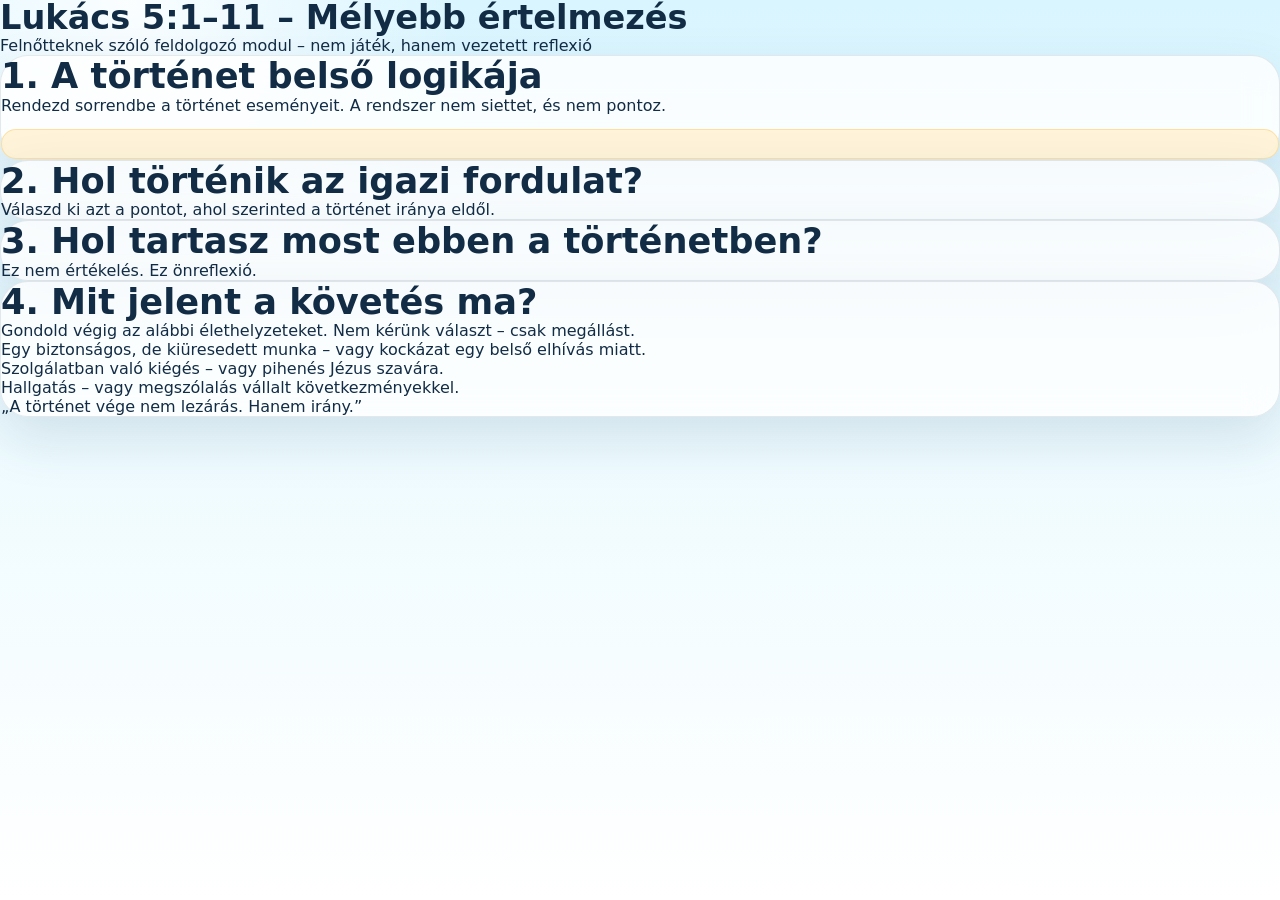
==== commit 2ae27045: "Add files via upload" ====
--- a/index.html
+++ b/index.html
@@ -2,244 +2,48 @@
 <html lang="hu">
 <head>
   <meta charset="UTF-8" />
-  <meta name="viewport" content="width=device-width, initial-scale=1.0, viewport-fit=cover" />
-  <meta name="description" content="Emberhalászat 2.1 – modern, mobilbarát bibliai játékcsomag Lukács 5:1–11 alapján." />
-  <meta name="theme-color" content="#0b7cff" />
-  <title>Emberhalászat 2.1 – Lukács 5:1–11</title>
-  <link rel="preconnect" href="https://fonts.googleapis.com">
-  <link rel="preconnect" href="https://fonts.gstatic.com" crossorigin>
-  <link href="https://fonts.googleapis.com/css2?family=Nunito:wght@400;600;700;800;900&display=swap" rel="stylesheet">
+  <meta name="viewport" content="width=device-width, initial-scale=1.0" />
+  <title>Lk 5 – Felnőtt feldolgozó modul</title>
+  <link href="https://fonts.googleapis.com/css2?family=Inter:wght@400;500;600;700&display=swap" rel="stylesheet">
   <link rel="stylesheet" href="css/style.css" />
 </head>
 <body>
-  <div class="bg-orb orb-a"></div>
-  <div class="bg-orb orb-b"></div>
-  <div class="bg-grid"></div>
-
-  <div class="app-shell">
-    <header class="topbar reveal">
-      <div class="brand-wrap">
-        <div class="brand-icon">🎣</div>
-        <div>
-          <p class="eyebrow">Prototípus 2.1 · modern bibliai játékélmény</p>
-          <h1>Emberhalászat – Lukács 5:1–11</h1>
-        </div>
-      </div>
-      <div class="top-actions">
-        <button class="ghost-btn small" id="soundToggleBtn" type="button" aria-pressed="true">🔊 Hang: be</button>
-        <button class="ghost-btn small" id="resetProgressBtn" type="button">Haladás törlése</button>
-      </div>
+  <main class="container">
+    <header>
+      <h1>Lukács 5:1–11 – Mélyebb értelmezés</h1>
+      <p class="subtitle">Felnőtteknek szóló feldolgozó modul – nem játék, hanem vezetett reflexió</p>
     </header>
 
-    <main>
-      <section class="screen active" id="screen-menu">
-        <div class="hero-card card glass reveal">
-          <div class="hero-copy">
-            <span class="pill">Lukács 5:1–11 · modern, képes, mobilbarát</span>
-            <h2>Három egymásra épülő játékmód egy teljes történetívben</h2>
-            <p>
-              A játékcsomag célja, hogy Péter elhívását ne csak elolvasd, hanem <strong>átéld</strong>:
-              először megtapasztalod az „emberhalászat” képet, aztán végigjárod a teljes történetet,
-              végül alkalmazod a tanulságokat valódi döntési helyzetekben.
-            </p>
-            <div class="hero-actions">
-              <button class="primary-btn shimmer" data-go="fishing">Indítás</button>
-              <button class="ghost-btn" data-go="story">Történet megnyitása</button>
-            </div>
-          </div>
-          <div class="hero-illustration" aria-hidden="true">
-            <div class="sun-glow"></div>
-            <div class="hero-boat">⛵</div>
-            <div class="hero-wave wave-1"></div>
-            <div class="hero-wave wave-2"></div>
-            <div class="hero-wave wave-3"></div>
-            <div class="hero-person p1">🧍</div>
-            <div class="hero-person p2">🧍‍♀️</div>
-            <div class="hero-person p3">🧒</div>
-            <div class="hero-spark s1">✦</div>
-            <div class="hero-spark s2">✦</div>
-            <div class="hero-spark s3">✦</div>
-          </div>
-        </div>
+    <section id="stage-sequence" class="card">
+      <h2>1. A történet belső logikája</h2>
+      <p>Rendezd sorrendbe a történet eseményeit. A rendszer nem siettet, és nem pontoz.</p>
+      <div id="sequenceList" class="sequence"></div>
+      <div id="sequenceFeedback" class="feedback"></div>
+    </section>
 
-        <div class="menu-grid reveal delay-1">
-          <article class="card mode-card">
-            <div class="icon-badge fishing">🎯</div>
-            <div>
-              <h3>1. Emberhalászat – küldetésjáték</h3>
-              <p>Dobd ki a hálót mozgó emberekre. Minden sikeres elérés után rövid evangéliumi üzenet és igehely jelenik meg.</p>
-            </div>
-            <button class="primary-btn" data-go="fishing">Játék indítása</button>
-          </article>
+    <section id="stage-turning" class="card">
+      <h2>2. Hol történik az igazi fordulat?</h2>
+      <p>Válaszd ki azt a pontot, ahol szerinted a történet iránya eldől.</p>
+      <div id="turningOptions" class="options"></div>
+      <div id="turningReflection" class="reflection"></div>
+    </section>
 
-          <article class="card mode-card">
-            <div class="icon-badge story">📖</div>
-            <div>
-              <h3>2. Képes interaktív történet</h3>
-              <p>Lukács 5:1–11 teljes története jelenetről jelenetre, illusztrációkkal, Jézus és Péter válaszaival.</p>
-            </div>
-            <button class="primary-btn" data-go="story">Történet indítása</button>
-          </article>
+    <section id="stage-personal" class="card">
+      <h2>3. Hol tartasz most ebben a történetben?</h2>
+      <p>Ez nem értékelés. Ez önreflexió.</p>
+      <div id="personalOptions" class="options"></div>
+      <div id="personalReflection" class="reflection"></div>
+    </section>
 
-          <article class="card mode-card">
-            <div class="icon-badge lesson">🧭</div>
-            <div>
-              <h3>3. Tanulság-labor</h3>
-              <p>Sorrendrakó, döntési helyzetek és elhívás-műhely. Több hozzáadott érték, jobban feldolgozható tanulságokkal.</p>
-            </div>
-            <button class="primary-btn" data-go="lesson">Labor megnyitása</button>
-          </article>
-        </div>
-
-        <section class="card progress-card reveal delay-2">
-          <div>
-            <p class="eyebrow">Játékos útvonal</p>
-            <h3>Haladás</h3>
-          </div>
-          <div class="progress-steps" id="menuProgressSteps"></div>
-        </section>
-      </section>
-
-      <section class="screen" id="screen-fishing">
-        <div class="screen-header reveal">
-          <button class="back-btn" data-go="menu">← Menü</button>
-          <div>
-            <p class="eyebrow">1. játékmód</p>
-            <h2>Emberhalászat – elérés, nem puszta gyűjtés</h2>
-          </div>
-        </div>
-
-        <div class="two-col reveal delay-1">
-          <div class="card gameplay-card">
-            <div class="hud-row four">
-              <div class="stat glow"><span>Idő</span><strong id="fishingTime">35</strong></div>
-              <div class="stat glow"><span>Elért emberek</span><strong id="fishingScore">0</strong></div>
-              <div class="stat glow"><span>Kombó</span><strong id="fishingCombo">x1</strong></div>
-              <div class="stat glow"><span>Küldetés</span><strong id="fishingGoal">12</strong></div>
-            </div>
-
-            <div class="fishing-arena" id="fishingArena" aria-label="Galileai-tó játéktér">
-              <div class="bubble-layer" id="bubbleLayer"></div>
-              <div class="boat-track">
-                <div class="boat-sprite" id="boatSprite">🚤</div>
-              </div>
-              <div class="drop-line" id="dropLine"></div>
-              <div class="net-effect" id="netEffect">🕸️</div>
-              <div class="impact-ring" id="impactRing"></div>
-              <div class="water-hint">Időzítsd a hálót, és érd el a mozgó embereket a vízen! A siker után rövid evangéliumi üzenet jelenik meg.</div>
-            </div>
-
-            <div class="controls-row">
-              <button class="primary-btn big shimmer" id="castNetBtn" type="button">Háló dobása</button>
-              <button class="ghost-btn" id="restartFishingBtn" type="button">Újra</button>
-            </div>
-          </div>
-
-          <aside class="card sidebar-card floating">
-            <div class="teaching-card premium" id="teachingCard">
-              <p class="eyebrow">Evangéliumi üzenet</p>
-              <p id="teachingText">A játék során minden elért ember után rövid, alkalmazható igei üzenet jelenik meg.</p>
-              <div class="verse-ref" id="teachingRef">Kezdd el a játékot</div>
-            </div>
-            <div class="mini-note">
-              <p class="eyebrow">Miért jobb ez a játékmód?</p>
-              <p>Itt már nem absztrakt szíveket gyűjtesz, hanem <strong>embereket érsz el</strong>. A hangsúly azon van, hogy Jézus követőjeként az emberek felé fordulunk.</p>
-            </div>
-          </aside>
-        </div>
-
-        <div class="overlay hidden" id="fishingEndOverlay">
-          <div class="card overlay-card celebrate">
-            <span class="pill">Játékkör vége</span>
-            <h3 id="fishingEndTitle">Szép küldetés!</h3>
-            <p id="fishingEndSummary"></p>
-            <div class="overlay-actions">
-              <button class="primary-btn shimmer" id="fishingContinueBtn" type="button">Tovább a történethez</button>
-              <button class="ghost-btn" id="fishingReplayBtn" type="button">Újrajátszás</button>
-            </div>
-          </div>
-        </div>
-      </section>
-
-      <section class="screen" id="screen-story">
-        <div class="screen-header reveal">
-          <button class="back-btn" data-go="menu">← Menü</button>
-          <div>
-            <p class="eyebrow">2. játékmód</p>
-            <h2>Képes interaktív történet – Lukács 5:1–11 teljes ívben</h2>
-          </div>
-        </div>
-
-        <div class="story-shell reveal delay-1">
-          <div class="card story-visual-card">
-            <div class="story-progress sticky-top">
-              <span id="storyStepLabel">Jelenet 1 / 9</span>
-              <div class="progress-bar"><div id="storyProgressFill"></div></div>
-            </div>
-            <div class="story-visual" id="storyVisual"></div>
-          </div>
-
-          <div class="card story-card">
-            <div class="dialogue-box big">
-              <div class="avatar Jesus" id="storyAvatar">J</div>
-              <div class="bubble">
-                <p class="speaker" id="storySpeaker">Jézus</p>
-                <p id="storyText"></p>
-              </div>
-            </div>
-            <div class="verse-chip" id="storyVerseChip">Lk 5</div>
-            <div class="feedback hidden" id="storyFeedback"></div>
-            <div class="choices" id="storyChoices"></div>
-          </div>
-        </div>
-
-        <div class="overlay hidden" id="storyEndOverlay">
-          <div class="card overlay-card celebrate">
-            <span class="pill">Történet vége</span>
-            <h3>Jézus nemcsak csodát adott, hanem elhívást is</h3>
-            <p>A történet végén Péter, Jakab és János mindent ott hagyva követték Jézust. Innen indul az „emberhalászat” valódi jelentése.</p>
-            <div class="overlay-actions">
-              <button class="primary-btn shimmer" id="storyContinueBtn" type="button">Tovább a Tanulság-laborba</button>
-              <button class="ghost-btn" id="storyMenuBtn" type="button">Menü</button>
-            </div>
-          </div>
-        </div>
-      </section>
-
-      <section class="screen" id="screen-lesson">
-        <div class="screen-header reveal">
-          <button class="back-btn" data-go="menu">← Menü</button>
-          <div>
-            <p class="eyebrow">3. játékmód</p>
-            <h2>Tanulság-labor – több hozzáadott érték, mélyebb feldolgozás</h2>
-          </div>
-        </div>
-
-        <div class="card lesson-card reveal delay-1">
-          <div class="story-progress lesson-progress">
-            <span id="lessonStepLabel">Feladat 1 / 4</span>
-            <div class="progress-bar"><div id="lessonProgressFill"></div></div>
-          </div>
-          <div id="lessonStage"></div>
-          <div class="lesson-actions">
-            <button class="ghost-btn" id="restartLessonBtn" type="button">Újrakezdés</button>
-          </div>
-        </div>
-
-        <div class="overlay hidden" id="lessonEndOverlay">
-          <div class="card overlay-card celebrate">
-            <span class="pill">Befejezted</span>
-            <h3>Feldolgoztad a történet lényegét</h3>
-            <p id="lessonEndSummary"></p>
-            <div class="overlay-actions">
-              <button class="primary-btn shimmer" id="lessonMenuBtn" type="button">Vissza a menübe</button>
-              <button class="ghost-btn" id="lessonReplayBtn" type="button">Újrajátszás</button>
-            </div>
-          </div>
-        </div>
-      </section>
-    </main>
-  </div>
+    <section id="stage-application" class="card">
+      <h2>4. Mit jelent a követés ma?</h2>
+      <p>Gondold végig az alábbi élethelyzeteket. Nem kérünk választ – csak megállást.</p>
+      <div class="scenario">Egy biztonságos, de kiüresedett munka – vagy kockázat egy belső elhívás miatt.</div>
+      <div class="scenario">Szolgálatban való kiégés – vagy pihenés Jézus szavára.</div>
+      <div class="scenario">Hallgatás – vagy megszólalás vállalt következményekkel.</div>
+      <p class="closing">„A történet vége nem lezárás. Hanem irány.”</p>
+    </section>
+  </main>
 
   <script src="js/script.js"></script>
 </body>
--- a/css/style.css
+++ b/css/style.css
@@ -1,309 +1,136 @@
 :root {
-  --bg: #e9f8ff;
-  --text: #12324f;
-  --muted: #5e7488;
-  --primary: #1a91ff;
-  --primary-2: #5ad7ff;
-  --accent: #8a6cff;
-  --green: #31cf76;
+  --bg: #eaf8ff;
+  --text: #122c45;
+  --muted: #5f768b;
+  --primary: #0b7cff;
+  --primary2: #34c0ff;
+  --accent: #7d62ff;
+  --green: #28c76f;
   --yellow: #ffd14e;
-  --orange: #ff9f43;
-  --pink: #ff66a8;
-  --card: rgba(255, 255, 255, 0.78);
-  --line: rgba(18, 50, 79, 0.10);
-  --shadow: 0 18px 40px rgba(28, 74, 117, 0.12);
-  --shadow-strong: 0 18px 60px rgba(26, 145, 255, 0.20);
+  --orange: #ff9d43;
+  --rose: #ff5b91;
+  --card: rgba(255,255,255,.80);
+  --line: rgba(18,44,69,.10);
+  --shadow: 0 22px 54px rgba(16,65,104,.13);
+  --shadow-strong: 0 20px 70px rgba(11,124,255,.22);
   --radius: 28px;
   --safe-bottom: env(safe-area-inset-bottom, 0px);
 }
-* { box-sizing: border-box; }
-html { scroll-behavior: smooth; }
-body {
-  margin: 0;
-  font-family: 'Nunito', system-ui, -apple-system, BlinkMacSystemFont, 'Segoe UI', sans-serif;
-  color: var(--text);
+*{box-sizing:border-box}
+html{scroll-behavior:smooth}
+body{
+  margin:0;
+  font-family:'Nunito',system-ui,-apple-system,BlinkMacSystemFont,'Segoe UI',sans-serif;
+  color:var(--text);
   background:
-    radial-gradient(circle at 10% 0%, rgba(255,255,255,0.92), transparent 24%),
-    radial-gradient(circle at 100% 10%, rgba(138,108,255,0.14), transparent 20%),
-    linear-gradient(180deg, #d8f5ff 0%, #eefbff 44%, #ffffff 100%);
-  min-height: 100vh;
-  overflow-x: hidden;
+    radial-gradient(circle at 10% 0%, rgba(255,255,255,.88), transparent 23%),
+    linear-gradient(180deg,#d9f5ff 0%,#eefbff 48%,#ffffff 100%);
+  min-height:100vh;
+  overflow-x:hidden;
 }
-button { font: inherit; }
-h1, h2, h3, p { margin: 0; }
-h1 { font-size: clamp(1.32rem, 3vw, 2.1rem); line-height: 1.08; }
-h2 { font-size: clamp(1.45rem, 3vw, 2.2rem); line-height: 1.14; }
-h3 { font-size: clamp(1.08rem, 2.5vw, 1.36rem); line-height: 1.2; }
-.ambient {
-  position: fixed; inset: auto; border-radius: 999px; filter: blur(40px); opacity: .48; z-index: 0; pointer-events: none;
-}
-.ambient-a { width: 240px; height: 240px; background: rgba(90, 215, 255, .28); top: 120px; left: -40px; }
-.ambient-b { width: 280px; height: 280px; background: rgba(138,108,255,.20); right: -60px; bottom: 20%; }
-.app-shell {
-  position: relative; z-index: 1;
-  max-width: 1180px; margin: 0 auto; padding: 18px 16px calc(24px + var(--safe-bottom));
-}
-.topbar { display: flex; gap: 12px; align-items: center; justify-content: space-between; margin-bottom: 18px; }
-.top-actions { display: flex; gap: 10px; flex-wrap: wrap; justify-content: flex-end; }
-.brand-wrap { display: flex; align-items: center; gap: 12px; }
-.brand-icon {
-  width: 56px; height: 56px; border-radius: 18px; display: grid; place-items: center; font-size: 1.8rem; color: #fff;
-  background: linear-gradient(135deg, #46c7ff, #1a91ff 60%, #7858ff); box-shadow: var(--shadow-strong);
-}
-.eyebrow { text-transform: uppercase; letter-spacing: .08em; color: var(--muted); font-size: .74rem; font-weight: 900; margin-bottom: 6px; }
-.pill {
-  display: inline-flex; align-items: center; border-radius: 999px; padding: 8px 12px; font-size: .82rem; font-weight: 900;
-  background: rgba(255,255,255,.82); border: 1px solid rgba(255,255,255,.95); box-shadow: var(--shadow);
-}
-.card {
-  background: var(--card); backdrop-filter: blur(16px); border: 1px solid var(--line);
-  border-radius: var(--radius); box-shadow: var(--shadow);
-}
-.glass { background: rgba(255,255,255,.70); }
-.screen { display: none; }
-.screen.active { display: block; }
-.reveal { animation: fadeUp .55s ease both; }
-.delay-1 { animation-delay: .08s; }
-.delay-2 { animation-delay: .16s; }
-@keyframes fadeUp { from { opacity: 0; transform: translateY(10px);} to { opacity: 1; transform: translateY(0);} }
-
-.primary-btn, .ghost-btn, .back-btn {
-  border: none; border-radius: 18px; padding: 14px 16px; font-weight: 900; cursor: pointer;
-  transition: transform .15s ease, box-shadow .2s ease, background .2s ease, opacity .2s ease;
-}
-.primary-btn:hover, .ghost-btn:hover, .back-btn:hover { transform: translateY(-1px); }
-.primary-btn:active, .ghost-btn:active, .back-btn:active { transform: translateY(0); }
-.primary-btn {
-  color: #fff; background: linear-gradient(135deg, var(--primary), var(--primary-2) 56%, var(--accent));
-  box-shadow: var(--shadow-strong);
-}
-.primary-btn.big { font-size: 1.06rem; min-width: 180px; padding: 16px 22px; }
-.ghost-btn, .back-btn { color: var(--text); background: rgba(255,255,255,.72); border: 1px solid var(--line); }
-.small { padding: 10px 12px; }
-button:disabled { opacity: .65; cursor: not-allowed; transform: none !important; }
-.shimmer { position: relative; overflow: hidden; }
-.shimmer::after {
-  content: ''; position: absolute; top: -50%; bottom: -50%; width: 40px; left: -60px; transform: rotate(18deg);
-  background: linear-gradient(90deg, transparent, rgba(255,255,255,.38), transparent);
-  animation: shimmer 3s ease-in-out infinite;
-}
-@keyframes shimmer { 0% { left: -60px; } 22%, 100% { left: calc(100% + 60px); } }
-
-.hero-card { display: grid; gap: 18px; grid-template-columns: 1.12fr .88fr; padding: 22px; margin-bottom: 18px; overflow: hidden; }
-.hero-copy p { margin-top: 12px; max-width: 60ch; color: var(--muted); line-height: 1.62; }
-.hero-actions { display: flex; gap: 10px; flex-wrap: wrap; margin-top: 18px; }
-.hero-illustration {
-  position: relative; min-height: 270px; border-radius: 28px; overflow: hidden;
-  background: linear-gradient(180deg, #8bdfff 0%, #48c0ff 45%, #1991de 100%);
-}
-.sky-glow {
-  position: absolute; inset: auto auto 0 0; width: 220px; height: 220px; top: -34px; left: -24px; border-radius: 50%;
-  background: radial-gradient(circle, rgba(255,255,255,.54) 0, rgba(255,255,255,.05) 64%, transparent 72%);
-}
-.sun { position: absolute; top: 24px; right: 26px; font-size: 1.8rem; animation: pulse 3s ease-in-out infinite; }
-.hero-boat, .hero-fish, .spark { position: absolute; }
-.hero-boat { top: 74px; left: 43%; font-size: 2.5rem; animation: bob 3s ease-in-out infinite; }
-.hero-wave {
-  position: absolute; inset: auto -20% 0; border-radius: 50%;
-}
-.wave-1 { bottom: 64px; height: 120px; background: rgba(255,255,255,.14); animation: drift 7s linear infinite; }
-.wave-2 { bottom: 26px; height: 120px; background: rgba(255,255,255,.18); animation: drift 8s linear infinite reverse; }
-.wave-3 { bottom: -22px; height: 130px; background: rgba(255,255,255,.26); animation: drift 9s linear infinite; }
-.hero-fish { font-size: 2rem; animation: swim 6s ease-in-out infinite; }
-.fish-1 { left: 14%; bottom: 36px; }
-.fish-2 { right: 18%; bottom: 54px; animation-delay: .9s; }
-.fish-3 { left: 58%; bottom: 94px; animation-delay: 1.3s; }
-.spark { font-size: 1rem; opacity: .72; animation: floaty 4s ease-in-out infinite; }
-.spark-1 { right: 26%; top: 36px; }
-.spark-2 { left: 22%; top: 44px; animation-delay: .8s; }
-.spark-3 { left: 64%; top: 20px; animation-delay: 1.6s; }
-
-.menu-grid { display: grid; gap: 16px; grid-template-columns: repeat(3, minmax(0, 1fr)); }
-.mode-card { padding: 18px; display: flex; flex-direction: column; gap: 12px; position: relative; overflow: hidden; }
-.mode-card::before {
-  content: ''; position: absolute; inset: 0 0 auto; height: 4px; background: linear-gradient(90deg, transparent, rgba(26,145,255,.4), transparent);
-}
-.mode-copy p { color: var(--muted); line-height: 1.56; }
-.mode-card button { margin-top: auto; }
-.icon-badge {
-  width: 58px; height: 58px; border-radius: 20px; display: grid; place-items: center; font-size: 1.6rem; box-shadow: var(--shadow);
-}
-.icon-badge.fishing { background: linear-gradient(135deg, #64d2ff, #1a91ff); }
-.icon-badge.story { background: linear-gradient(135deg, #ffd86f, #ff9f43); }
-.icon-badge.lesson { background: linear-gradient(135deg, #7ef0b3, #31cf76); }
-.lockable.is-locked { opacity: .86; }
-.locked-text { font-size: .88rem; color: var(--muted); }
-.progress-card {
-  margin-top: 18px; padding: 18px; display: flex; align-items: center; justify-content: space-between; gap: 16px;
-}
-.progress-steps { display: flex; gap: 10px; flex-wrap: wrap; }
-.step-pill {
-  padding: 10px 14px; border-radius: 999px; background: rgba(255,255,255,.68); border: 1px solid var(--line); color: var(--muted); font-weight: 900;
-}
-.step-pill.done { background: rgba(49, 207, 118, .12); border-color: rgba(49,207,118,.3); color: #167946; }
-.step-pill.current { background: rgba(26,145,255,.12); border-color: rgba(26,145,255,.28); color: var(--primary); }
-
-.screen-header { display: flex; align-items: center; gap: 14px; flex-wrap: wrap; margin-bottom: 16px; }
-.two-col { display: grid; gap: 16px; grid-template-columns: minmax(0, 1.12fr) minmax(300px, .88fr); }
-.gameplay-card, .story-card, .lesson-card, .sidebar-card { padding: 18px; }
-.sidebar-card.floating { position: sticky; top: 12px; }
-.hud-row { display: grid; gap: 10px; grid-template-columns: repeat(3, minmax(0,1fr)); margin-bottom: 14px; }
-.stat {
-  padding: 12px 10px; border-radius: 18px; background: rgba(255,255,255,.88); border: 1px solid var(--line); text-align: center;
-}
-.stat.glow { box-shadow: inset 0 1px 0 rgba(255,255,255,.8), 0 10px 18px rgba(26,145,255,.10); }
-.stat span { display: block; color: var(--muted); font-size: .82rem; }
-.stat strong { font-size: 1.26rem; }
-
-.fishing-arena {
-  position: relative; min-height: 430px; border-radius: 28px; overflow: hidden;
-  background: linear-gradient(180deg, #9be6ff 0%, #65ceff 34%, #28a6e7 70%, #1188cb 100%);
-  border: 1px solid rgba(255,255,255,.66);
-}
-.fishing-arena::before, .fishing-arena::after {
-  content: ''; position: absolute; inset: auto -20% -60px; height: 140px; border-radius: 50%;
-}
-.fishing-arena::before { background: rgba(255,255,255,.16); animation: drift 8s linear infinite; }
-.fishing-arena::after { bottom: -86px; background: rgba(255,255,255,.28); animation: drift 9s linear infinite reverse; }
-.bubble-layer { position: absolute; inset: 0; overflow: hidden; pointer-events: none; }
-.bubble {
-  position: absolute; bottom: -30px; width: 10px; height: 10px; border-radius: 50%;
-  background: rgba(255,255,255,.35); box-shadow: inset 0 0 4px rgba(255,255,255,.6); animation: bubbleUp linear infinite;
-}
-@keyframes bubbleUp {
-  0% { transform: translateY(0) scale(.9); opacity: 0; }
-  20% { opacity: .7; }
-  100% { transform: translateY(-470px) scale(1.2); opacity: 0; }
-}
-.boat-track { position: absolute; left: 0; right: 0; top: 14px; height: 82px; }
-.boat-sprite {
-  position: absolute; top: 0; left: 10%; width: 64px; height: 64px; display: grid; place-items: center; font-size: 2rem;
-  filter: drop-shadow(0 10px 10px rgba(10, 57, 87, .22));
-}
-.target {
-  position: absolute; width: 50px; height: 50px; display: grid; place-items: center; border-radius: 50%;
-  background: rgba(255,255,255,.22); border: 1px solid rgba(255,255,255,.48); box-shadow: 0 10px 18px rgba(12,65,98,.16); user-select: none;
-}
-.target.person { font-size: 1.56rem; }
-.target.thought { font-size: 1.34rem; }
-.target.caught { animation: pop .44s ease forwards; }
-.target.good { box-shadow: 0 0 0 4px rgba(255,102,168,.14), 0 10px 18px rgba(12,65,98,.16); }
-.drop-line {
-  position: absolute; top: 44px; width: 4px; height: 0; background: rgba(255,255,255,.86);
-  border-radius: 999px; box-shadow: 0 0 12px rgba(255,255,255,.55); opacity: 0; z-index: 2;
-}
-.net-effect, .impact-ring {
-  position: absolute; transform: translate(-50%, -50%) scale(.5); opacity: 0; pointer-events: none;
-}
-.net-effect { font-size: 1.95rem; z-index: 3; filter: drop-shadow(0 8px 10px rgba(12,65,98,.18)); }
-.impact-ring {
-  width: 90px; height: 90px; border-radius: 50%; border: 4px solid rgba(255,255,255,.55); z-index: 2;
-}
-.water-hint {
-  position: absolute; left: 14px; right: 14px; bottom: 14px; padding: 11px 12px; border-radius: 16px;
-  background: rgba(255,255,255,.67); font-size: .92rem; color: var(--text);
-}
-.controls-row { display: flex; gap: 10px; flex-wrap: wrap; margin-top: 14px; }
-.teaching-card, .mini-note {
-  margin-top: 14px; padding: 16px; border-radius: 22px; border: 1px solid var(--line);
-  background: linear-gradient(180deg, rgba(255,255,255,.96), rgba(238,249,255,.94));
-}
-.teaching-card p + p, .mini-note p + p { margin-top: 8px; line-height: 1.58; }
-.mini-note p:last-child { color: var(--muted); }
-
-.story-progress { display: flex; flex-direction: column; gap: 8px; margin-bottom: 16px; }
-.progress-bar { height: 12px; border-radius: 999px; background: rgba(18,50,79,.08); overflow: hidden; }
-.progress-bar > div {
-  height: 100%; width: 0; background: linear-gradient(90deg, var(--primary), var(--primary-2), var(--accent));
-  border-radius: inherit; transition: width .3s ease;
-}
-.dialogue-box {
-  display: flex; align-items: flex-start; gap: 12px; padding: 16px; border-radius: 24px;
-  background: linear-gradient(180deg, rgba(248,252,255,.96), rgba(255,255,255,.96)); border: 1px solid var(--line);
-}
-.avatar {
-  width: 48px; height: 48px; border-radius: 16px; display: grid; place-items: center; font-weight: 900; color: #fff;
-  box-shadow: 0 12px 20px rgba(26,145,255,.14); flex: 0 0 auto;
-}
-.avatar.Jesus { background: linear-gradient(135deg, #7f7fd5, #86a8e7 60%, #91eae4); }
-.avatar.Peter { background: linear-gradient(135deg, #ffb347, #ffcc33); color: #664400; }
-.speaker { font-size: .82rem; color: var(--muted); margin-bottom: 6px; font-weight: 900; }
-.bubble { flex: 1; }
-.choices { margin-top: 14px; display: grid; gap: 10px; }
-.choice-btn, .challenge-btn {
-  text-align: left; padding: 14px; border-radius: 18px; border: 1px solid var(--line); background: rgba(255,255,255,.90);
-  color: var(--text); font-weight: 800; cursor: pointer; transition: transform .15s ease, background .15s ease, box-shadow .2s ease;
-}
-.choice-btn:hover, .challenge-btn:hover { transform: translateY(-1px); background: #fff; box-shadow: 0 8px 16px rgba(26,145,255,.08); }
-.feedback {
-  margin-top: 14px; padding: 14px; border-radius: 18px; line-height: 1.56; background: rgba(255,243,214,.9);
-  border: 1px solid rgba(255,198,87,.45);
-}
-.feedback.success, .lesson-feedback {
-  background: rgba(223,255,232,.92); border: 1px solid rgba(61,194,102,.35);
-}
-.focus-points { display: flex; gap: 10px; flex-wrap: wrap; margin: 12px 0; }
-.focus-pill {
-  padding: 10px 12px; border-radius: 999px; background: rgba(255,255,255,.92); border: 1px solid var(--line); font-weight: 900;
-}
-.soft-text { color: var(--muted); line-height: 1.6; margin-bottom: 14px; }
-
-.lesson-stage-grid { display: grid; gap: 18px; grid-template-columns: minmax(0,1fr) minmax(240px,.85fr); align-items: start; }
-.lesson-main h3 { margin-bottom: 8px; }
-.lesson-main p { color: var(--muted); line-height: 1.65; }
-.challenge-options { display: grid; gap: 10px; margin-top: 16px; }
-.lesson-panel {
-  border-radius: 22px; padding: 16px; border: 1px solid var(--line);
-  background: linear-gradient(180deg, rgba(255,255,255,.98), rgba(238,249,255,.95));
-}
-.fear-bubbles { display: flex; gap: 10px; flex-wrap: wrap; margin-top: 16px; }
-.fear-bubble {
-  padding: 12px 14px; border-radius: 999px; background: rgba(255,255,255,.90); border: 1px dashed rgba(18,50,79,.18);
-  font-weight: 900; cursor: pointer; transition: transform .15s ease, opacity .15s ease, box-shadow .15s ease;
-}
-.fear-bubble:hover { transform: translateY(-1px); box-shadow: 0 8px 16px rgba(26,145,255,.08); }
-.fear-bubble.dismissed { opacity: .35; transform: scale(.95); pointer-events: none; }
-.metaphor-wrap { display: flex; gap: 14px; flex-wrap: wrap; align-items: center; margin-top: 18px; }
-.metaphor-card {
-  flex: 1 1 180px; min-height: 120px; display: grid; place-items: center; border-radius: 22px;
-  border: 1px solid var(--line); background: rgba(255,255,255,.90); font-size: 2rem;
-}
-.metaphor-arrow { font-size: 1.8rem; font-weight: 900; }
-.lesson-feedback { margin-top: 16px; padding: 14px; border-radius: 18px; line-height: 1.58; }
-.lesson-actions { margin-top: 18px; display: flex; justify-content: flex-end; }
-
-.overlay {
-  position: fixed; inset: 0; background: rgba(8, 20, 33, 0.48); backdrop-filter: blur(10px); padding: 16px;
-  display: grid; place-items: center; z-index: 50;
-}
-.overlay.hidden, .hidden { display: none !important; }
-.overlay-card { max-width: 560px; width: 100%; padding: 22px; text-align: center; }
-.overlay-card p { color: var(--muted); margin-top: 8px; line-height: 1.7; }
-.overlay-actions { display: flex; gap: 10px; flex-wrap: wrap; justify-content: center; margin-top: 18px; }
-.celebrate::before {
-  content: '✦  ✨  ✦'; display: block; font-size: 1.2rem; letter-spacing: .3rem; color: var(--yellow); margin-bottom: 8px;
-}
-
-@keyframes bob { 0%,100% { transform: translateY(0px);} 50% { transform: translateY(-6px);} }
-@keyframes pulse { 0%,100% { transform: scale(1);} 50% { transform: scale(1.06);} }
-@keyframes drift { 0% { transform: translateX(0px);} 50% { transform: translateX(18px);} 100% { transform: translateX(0px);} }
-@keyframes floaty { 0%,100% { transform: translateY(0px); opacity: .72;} 50% { transform: translateY(-8px); opacity: 1;} }
-@keyframes swim { 0%,100% { transform: translate(0,0);} 50% { transform: translate(8px,-6px);} }
-@keyframes pop { 0% { transform: scale(1); opacity: 1; } 80% { transform: scale(1.28); opacity: 1; } 100% { transform: scale(.2); opacity: 0; } }
-@keyframes ring { 0% { transform: translate(-50%, -50%) scale(.2); opacity: .9;} 100% { transform: translate(-50%, -50%) scale(1.3); opacity: 0;} }
-
-@media (max-width: 920px) {
-  .hero-card, .two-col, .lesson-stage-grid, .menu-grid { grid-template-columns: 1fr; }
-  .progress-card { flex-direction: column; align-items: flex-start; }
-  .topbar { flex-direction: column; align-items: flex-start; }
-  .sidebar-card.floating { position: static; }
-}
-@media (max-width: 640px) {
-  .app-shell { padding: 14px 12px calc(18px + var(--safe-bottom)); }
-  .hero-card, .gameplay-card, .story-card, .lesson-card, .sidebar-card, .progress-card { padding: 16px; }
-  .hero-illustration { min-height: 236px; }
-  .fishing-arena { min-height: 390px; }
-  .top-actions, .hero-actions, .controls-row, .overlay-actions { width: 100%; flex-direction: column; }
-  .top-actions > *, .hero-actions > *, .controls-row > *, .overlay-actions > * { width: 100%; }
-  .brand-icon { width: 50px; height: 50px; }
-}
+button{font:inherit}
+h1,h2,h3,p{margin:0}
+h1{font-size:clamp(1.3rem,3vw,2.1rem);line-height:1.08}
+h2{font-size:clamp(1.45rem,3vw,2.2rem);line-height:1.12}
+h3{font-size:clamp(1.06rem,2.5vw,1.35rem);line-height:1.2}
+.bg-orb{position:fixed;border-radius:999px;filter:blur(42px);opacity:.44;pointer-events:none;z-index:0}
+.orb-a{width:260px;height:260px;left:-40px;top:120px;background:rgba(52,192,255,.25)}
+.orb-b{width:300px;height:300px;right:-40px;bottom:18%;background:rgba(125,98,255,.20)}
+.bg-grid{position:fixed;inset:0;background-image:linear-gradient(rgba(255,255,255,.12) 1px,transparent 1px),linear-gradient(90deg,rgba(255,255,255,.12) 1px,transparent 1px);background-size:26px 26px;mask-image:linear-gradient(180deg,rgba(0,0,0,.24),transparent 70%);opacity:.35;pointer-events:none;z-index:0}
+.app-shell{position:relative;z-index:1;max-width:1240px;margin:0 auto;padding:18px 16px calc(24px + var(--safe-bottom))}
+.topbar{display:flex;align-items:center;justify-content:space-between;gap:12px;margin-bottom:18px}
+.top-actions{display:flex;gap:10px;flex-wrap:wrap;justify-content:flex-end}
+.brand-wrap{display:flex;align-items:center;gap:12px}
+.brand-icon{width:58px;height:58px;border-radius:20px;display:grid;place-items:center;font-size:1.9rem;color:#fff;background:linear-gradient(135deg,#44ccff,#0b7cff 60%,#7252ff);box-shadow:var(--shadow-strong)}
+.eyebrow{text-transform:uppercase;letter-spacing:.08em;color:var(--muted);font-size:.74rem;font-weight:900;margin-bottom:6px}
+.pill,.verse-chip,.verse-ref{display:inline-flex;align-items:center;border-radius:999px;padding:8px 12px;font-weight:900}
+.pill{font-size:.82rem;background:rgba(255,255,255,.82);border:1px solid rgba(255,255,255,.92);box-shadow:var(--shadow)}
+.card{background:var(--card);backdrop-filter:blur(16px);border:1px solid var(--line);border-radius:var(--radius);box-shadow:var(--shadow)}
+.glass{background:rgba(255,255,255,.72)}
+.screen{display:none}
+.screen.active{display:block}
+.reveal{animation:fadeUp .55s ease both}
+.delay-1{animation-delay:.08s}.delay-2{animation-delay:.16s}
+@keyframes fadeUp{from{opacity:0;transform:translateY(10px)}to{opacity:1;transform:translateY(0)}}
+.primary-btn,.ghost-btn,.back-btn,.choice-btn,.challenge-btn,.sequence-card,.persona-card,.fear-chip{transition:transform .16s ease,box-shadow .22s ease,background .2s ease,opacity .2s ease}
+.primary-btn,.ghost-btn,.back-btn{border:none;border-radius:18px;padding:14px 16px;font-weight:900;cursor:pointer}
+.primary-btn:hover,.ghost-btn:hover,.back-btn:hover,.choice-btn:hover,.challenge-btn:hover,.sequence-card:hover,.persona-card:hover,.fear-chip:hover{transform:translateY(-1px)}
+.primary-btn:active,.ghost-btn:active,.back-btn:active{transform:translateY(0)}
+.primary-btn{color:#fff;background:linear-gradient(135deg,var(--primary),var(--primary2) 58%,var(--accent));box-shadow:var(--shadow-strong)}
+.primary-btn.big{font-size:1.06rem;min-width:180px;padding:16px 22px}
+.ghost-btn,.back-btn{color:var(--text);background:rgba(255,255,255,.72);border:1px solid var(--line)}
+.small{padding:10px 12px}
+button:disabled{opacity:.64;cursor:not-allowed;transform:none!important}
+.shimmer{position:relative;overflow:hidden}
+.shimmer::after{content:'';position:absolute;top:-50%;bottom:-50%;width:40px;left:-60px;transform:rotate(18deg);background:linear-gradient(90deg,transparent,rgba(255,255,255,.42),transparent);animation:shimmer 3s ease-in-out infinite}
+@keyframes shimmer{0%{left:-60px}22%,100%{left:calc(100% + 60px)}}
+.hero-card{display:grid;grid-template-columns:1.1fr .9fr;gap:18px;padding:22px;margin-bottom:18px;overflow:hidden}
+.hero-copy p{margin-top:12px;max-width:62ch;color:var(--muted);line-height:1.64}
+.hero-actions{display:flex;gap:10px;flex-wrap:wrap;margin-top:18px}
+.hero-illustration{position:relative;min-height:280px;border-radius:28px;overflow:hidden;background:linear-gradient(180deg,#92e1ff 0%,#49c2ff 45%,#1688d5 100%)}
+.sun-glow{position:absolute;left:-20px;top:-30px;width:220px;height:220px;border-radius:50%;background:radial-gradient(circle,rgba(255,255,255,.54) 0,rgba(255,255,255,.08) 64%,transparent 74%)}
+.hero-boat,.hero-person,.hero-spark{position:absolute}
+.hero-boat{left:43%;top:84px;font-size:2.6rem;animation:bob 3s ease-in-out infinite}
+.hero-wave{position:absolute;left:-20%;right:-20%;border-radius:50%}
+.wave-1{bottom:72px;height:120px;background:rgba(255,255,255,.14);animation:drift 7s linear infinite}
+.wave-2{bottom:28px;height:120px;background:rgba(255,255,255,.18);animation:drift 8s linear infinite reverse}
+.wave-3{bottom:-24px;height:130px;background:rgba(255,255,255,.26);animation:drift 9s linear infinite}
+.hero-person{font-size:1.9rem;animation:floaty 4s ease-in-out infinite}
+.p1{left:16%;bottom:44px}.p2{right:18%;bottom:58px;animation-delay:.8s}.p3{left:56%;bottom:98px;animation-delay:1.4s}
+.hero-spark{font-size:1rem;opacity:.75;animation:floaty 4s ease-in-out infinite}
+.s1{right:24%;top:34px}.s2{left:22%;top:42px;animation-delay:.9s}.s3{left:64%;top:18px;animation-delay:1.6s}
+.menu-grid{display:grid;grid-template-columns:repeat(3,minmax(0,1fr));gap:16px}
+.mode-card{padding:18px;display:flex;flex-direction:column;gap:12px;position:relative;overflow:hidden}
+.mode-card::before{content:'';position:absolute;left:0;right:0;top:0;height:4px;background:linear-gradient(90deg,transparent,rgba(11,124,255,.42),transparent)}
+.mode-card p{color:var(--muted);line-height:1.58}
+.mode-card button{margin-top:auto}
+.icon-badge{width:58px;height:58px;border-radius:20px;display:grid;place-items:center;font-size:1.6rem;box-shadow:var(--shadow)}
+.icon-badge.fishing{background:linear-gradient(135deg,#64d2ff,#0b7cff)}
+.icon-badge.story{background:linear-gradient(135deg,#ffd66d,#ff9d43)}
+.icon-badge.lesson{background:linear-gradient(135deg,#7cedb3,#28c76f)}
+.progress-card{display:flex;align-items:center;justify-content:space-between;gap:16px;margin-top:18px;padding:18px}
+.progress-steps{display:flex;gap:10px;flex-wrap:wrap}
+.step-pill{padding:10px 14px;border-radius:999px;background:rgba(255,255,255,.7);border:1px solid var(--line);color:var(--muted);font-weight:900}
+.step-pill.done{background:rgba(40,199,111,.12);border-color:rgba(40,199,111,.3);color:#137548}.step-pill.current{background:rgba(11,124,255,.12);border-color:rgba(11,124,255,.3);color:var(--primary)}
+.screen-header{display:flex;align-items:center;gap:14px;flex-wrap:wrap;margin-bottom:16px}
+.two-col{display:grid;grid-template-columns:minmax(0,1.12fr) minmax(300px,.88fr);gap:16px}
+.story-shell{display:grid;grid-template-columns:minmax(0,1fr) minmax(360px,.88fr);gap:16px}
+.gameplay-card,.story-card,.story-visual-card,.lesson-card,.sidebar-card{padding:18px}
+.sidebar-card.floating{position:sticky;top:12px}
+.hud-row{display:grid;grid-template-columns:repeat(3,minmax(0,1fr));gap:10px;margin-bottom:14px}.hud-row.four{grid-template-columns:repeat(4,minmax(0,1fr))}
+.stat{padding:12px 10px;border-radius:18px;background:rgba(255,255,255,.88);border:1px solid var(--line);text-align:center}.stat.glow{box-shadow:inset 0 1px 0 rgba(255,255,255,.8),0 10px 18px rgba(11,124,255,.08)}
+.stat span{display:block;color:var(--muted);font-size:.82rem}.stat strong{font-size:1.26rem}
+.fishing-arena{position:relative;min-height:460px;border-radius:28px;overflow:hidden;background:linear-gradient(180deg,#9be6ff 0%,#65ceff 34%,#28a6e7 68%,#0e80c5 100%);border:1px solid rgba(255,255,255,.66)}
+.fishing-arena::before,.fishing-arena::after{content:'';position:absolute;left:-20%;right:-20%;border-radius:50%}
+.fishing-arena::before{bottom:-34px;height:140px;background:rgba(255,255,255,.16);animation:drift 8s linear infinite}.fishing-arena::after{bottom:-90px;height:150px;background:rgba(255,255,255,.28);animation:drift 9s linear infinite reverse}
+.bubble-layer{position:absolute;inset:0;overflow:hidden;pointer-events:none}.bubble{position:absolute;bottom:-30px;width:10px;height:10px;border-radius:50%;background:rgba(255,255,255,.36);box-shadow:inset 0 0 4px rgba(255,255,255,.62);animation:bubbleUp linear infinite}
+@keyframes bubbleUp{0%{transform:translateY(0) scale(.9);opacity:0}20%{opacity:.7}100%{transform:translateY(-500px) scale(1.2);opacity:0}}
+.boat-track{position:absolute;left:0;right:0;top:14px;height:82px}.boat-sprite{position:absolute;top:0;left:10%;width:66px;height:66px;display:grid;place-items:center;font-size:2rem;filter:drop-shadow(0 10px 10px rgba(10,57,87,.22))}
+.target{position:absolute;width:58px;height:58px;display:grid;place-items:center;border-radius:18px;background:rgba(255,255,255,.24);border:1px solid rgba(255,255,255,.48);box-shadow:0 10px 20px rgba(11,55,85,.16);backdrop-filter:blur(6px);user-select:none}
+.target .person-icon{font-size:1.6rem;line-height:1}.target .name-tag{font-size:.64rem;font-weight:900;color:#fff;background:rgba(0,0,0,.18);padding:3px 6px;border-radius:999px;margin-top:2px}.target.caught{animation:pop .44s ease forwards}.target.good{box-shadow:0 0 0 4px rgba(255,91,145,.14),0 10px 18px rgba(12,65,98,.16)}
+.drop-line{position:absolute;top:44px;width:4px;height:0;background:rgba(255,255,255,.86);border-radius:999px;box-shadow:0 0 12px rgba(255,255,255,.55);opacity:0;z-index:2}
+.net-effect,.impact-ring{position:absolute;transform:translate(-50%,-50%) scale(.5);opacity:0;pointer-events:none}
+.net-effect{font-size:1.95rem;z-index:3;filter:drop-shadow(0 8px 10px rgba(12,65,98,.18))}.impact-ring{width:90px;height:90px;border-radius:50%;border:4px solid rgba(255,255,255,.55);z-index:2}
+.water-hint{position:absolute;left:14px;right:14px;bottom:14px;padding:11px 12px;border-radius:16px;background:rgba(255,255,255,.68);font-size:.92rem;color:var(--text)}
+.controls-row{display:flex;gap:10px;flex-wrap:wrap;margin-top:14px}
+.teaching-card,.mini-note{margin-top:14px;padding:16px;border-radius:22px;border:1px solid var(--line);background:linear-gradient(180deg,rgba(255,255,255,.96),rgba(236,248,255,.94))}.teaching-card p + p,.mini-note p + p{margin-top:8px;line-height:1.58}.premium{background:linear-gradient(180deg,rgba(255,255,255,.98),rgba(230,246,255,.96));box-shadow:inset 0 1px 0 rgba(255,255,255,.8),0 12px 22px rgba(11,124,255,.08)}.verse-ref{margin-top:12px;font-size:.74rem;color:var(--primary);background:rgba(11,124,255,.10)}
+.story-progress{display:flex;flex-direction:column;gap:8px;margin-bottom:16px}.sticky-top{position:sticky;top:10px;z-index:2;background:rgba(255,255,255,.68);backdrop-filter:blur(10px);padding:8px 0 12px}.lesson-progress{margin-bottom:20px}
+.progress-bar{height:12px;border-radius:999px;background:rgba(18,44,69,.08);overflow:hidden}.progress-bar>div{height:100%;width:0;background:linear-gradient(90deg,var(--primary),var(--primary2),var(--accent));border-radius:inherit;transition:width .3s ease}
+.story-visual{min-height:460px;border-radius:24px;overflow:hidden;background:linear-gradient(180deg,rgba(247,251,255,.95),rgba(255,255,255,.94));border:1px solid var(--line);display:grid;place-items:center}
+.story-visual svg{width:100%;height:100%;display:block}
+.dialogue-box{display:flex;align-items:flex-start;gap:12px;padding:16px;border-radius:24px;background:linear-gradient(180deg,rgba(248,252,255,.96),rgba(255,255,255,.96));border:1px solid var(--line)}.dialogue-box.big{min-height:142px}
+.avatar{width:48px;height:48px;border-radius:16px;display:grid;place-items:center;font-weight:900;color:#fff;box-shadow:0 12px 20px rgba(11,124,255,.14);flex:0 0 auto}.avatar.Jesus{background:linear-gradient(135deg,#7f7fd5,#86a8e7 60%,#91eae4)}.avatar.Peter{background:linear-gradient(135deg,#ffb347,#ffcc33);color:#6f4c00}.avatar.Narrator{background:linear-gradient(135deg,#0b7cff,#34c0ff)}
+.speaker{font-size:.82rem;color:var(--muted);margin-bottom:6px;font-weight:900}.bubble{flex:1}.verse-chip{margin-top:14px;font-size:.8rem;background:rgba(11,124,255,.10);color:var(--primary)}
+.choices{margin-top:14px;display:grid;gap:10px}.choice-btn,.challenge-btn,.sequence-card,.persona-card,.fear-chip{cursor:pointer}
+.choice-btn,.challenge-btn{width:100%;text-align:left;padding:14px;border-radius:18px;border:1px solid var(--line);background:rgba(255,255,255,.92);color:var(--text);font-weight:800}.choice-btn:hover,.challenge-btn:hover{box-shadow:0 10px 18px rgba(11,124,255,.08)}
+.feedback,.lesson-feedback{margin-top:14px;padding:14px;border-radius:18px;line-height:1.56}.feedback{background:rgba(255,243,214,.92);border:1px solid rgba(255,198,87,.45)}.feedback.success,.lesson-feedback{background:rgba(223,255,232,.94);border:1px solid rgba(61,194,102,.35)}
+.lesson-stage-grid{display:grid;grid-template-columns:minmax(0,1fr) minmax(260px,.86fr);gap:18px;align-items:start}.lesson-main h3{margin-bottom:8px}.lesson-main p{color:var(--muted);line-height:1.66}.lesson-panel{border-radius:22px;padding:16px;border:1px solid var(--line);background:linear-gradient(180deg,rgba(255,255,255,.98),rgba(237,249,255,.95))}
+.sequence-wrap{display:grid;grid-template-columns:repeat(2,minmax(0,1fr));gap:10px;margin-top:16px}.sequence-card{padding:14px;border-radius:18px;border:1px solid var(--line);background:rgba(255,255,255,.92);font-weight:800}.sequence-card.correct{background:rgba(223,255,232,.94);border-color:rgba(61,194,102,.35)}.sequence-card.wrong{background:rgba(255,243,214,.92);border-color:rgba(255,198,87,.45)}
+.fear-cloud{display:flex;gap:10px;flex-wrap:wrap;margin-top:16px}.fear-chip{padding:12px 14px;border-radius:999px;background:rgba(255,255,255,.92);border:1px dashed rgba(18,44,69,.18);font-weight:900}.fear-chip.dismissed{opacity:.35;transform:scale(.95);pointer-events:none}
+.persona-grid{display:grid;grid-template-columns:repeat(2,minmax(0,1fr));gap:12px;margin-top:16px}.persona-card{padding:14px;border-radius:20px;border:1px solid var(--line);background:rgba(255,255,255,.92)}.persona-card .persona-name{font-weight:900;font-size:1rem}.persona-card .persona-role{font-size:.85rem;color:var(--muted);margin-top:2px}.persona-card .persona-choice{margin-top:10px;font-weight:700;line-height:1.5}.persona-card.selected{outline:3px solid rgba(11,124,255,.18)}
+.mission-strip{display:flex;gap:14px;align-items:center;flex-wrap:wrap;margin-top:18px}.mission-card{flex:1 1 180px;min-height:120px;display:grid;place-items:center;border-radius:22px;border:1px solid var(--line);background:rgba(255,255,255,.92);font-size:2rem}.mission-arrow{font-size:1.8rem;font-weight:900}
+.lesson-actions{display:flex;justify-content:flex-end;margin-top:18px}
+.overlay{position:fixed;inset:0;background:rgba(8,20,33,.50);backdrop-filter:blur(10px);padding:16px;display:grid;place-items:center;z-index:50}.overlay.hidden,.hidden{display:none!important}.overlay-card{max-width:560px;width:100%;padding:22px;text-align:center}.overlay-card p{color:var(--muted);margin-top:8px;line-height:1.7}.overlay-actions{display:flex;gap:10px;flex-wrap:wrap;justify-content:center;margin-top:18px}.celebrate::before{content:'✦  ✨  ✦';display:block;font-size:1.2rem;letter-spacing:.3rem;color:var(--yellow);margin-bottom:8px}
+@keyframes bob{0%,100%{transform:translateY(0)}50%{transform:translateY(-6px)}}@keyframes drift{0%{transform:translateX(0)}50%{transform:translateX(18px)}100%{transform:translateX(0)}}@keyframes floaty{0%,100%{transform:translateY(0);opacity:.75}50%{transform:translateY(-8px);opacity:1}}@keyframes pop{0%{transform:scale(1);opacity:1}80%{transform:scale(1.28);opacity:1}100%{transform:scale(.18);opacity:0}}@keyframes ring{0%{transform:translate(-50%,-50%) scale(.2);opacity:.9}100%{transform:translate(-50%,-50%) scale(1.3);opacity:0}}
+@media (max-width: 980px){.hero-card,.menu-grid,.two-col,.story-shell,.lesson-stage-grid,.sequence-wrap,.persona-grid{grid-template-columns:1fr}.progress-card{flex-direction:column;align-items:flex-start}.topbar{flex-direction:column;align-items:flex-start}.sidebar-card.floating{position:static}.story-visual{min-height:340px}}
+@media (max-width: 640px){.app-shell{padding:14px 12px calc(18px + var(--safe-bottom))}.hero-card,.gameplay-card,.story-card,.story-visual-card,.lesson-card,.sidebar-card,.progress-card{padding:16px}.top-actions,.hero-actions,.controls-row,.overlay-actions{width:100%;flex-direction:column}.top-actions>*,.hero-actions>*,.controls-row>*,.overlay-actions>*{width:100%}.hud-row.four{grid-template-columns:repeat(2,minmax(0,1fr))}.fishing-arena{min-height:420px}.story-visual{min-height:280px}.brand-icon{width:52px;height:52px}}
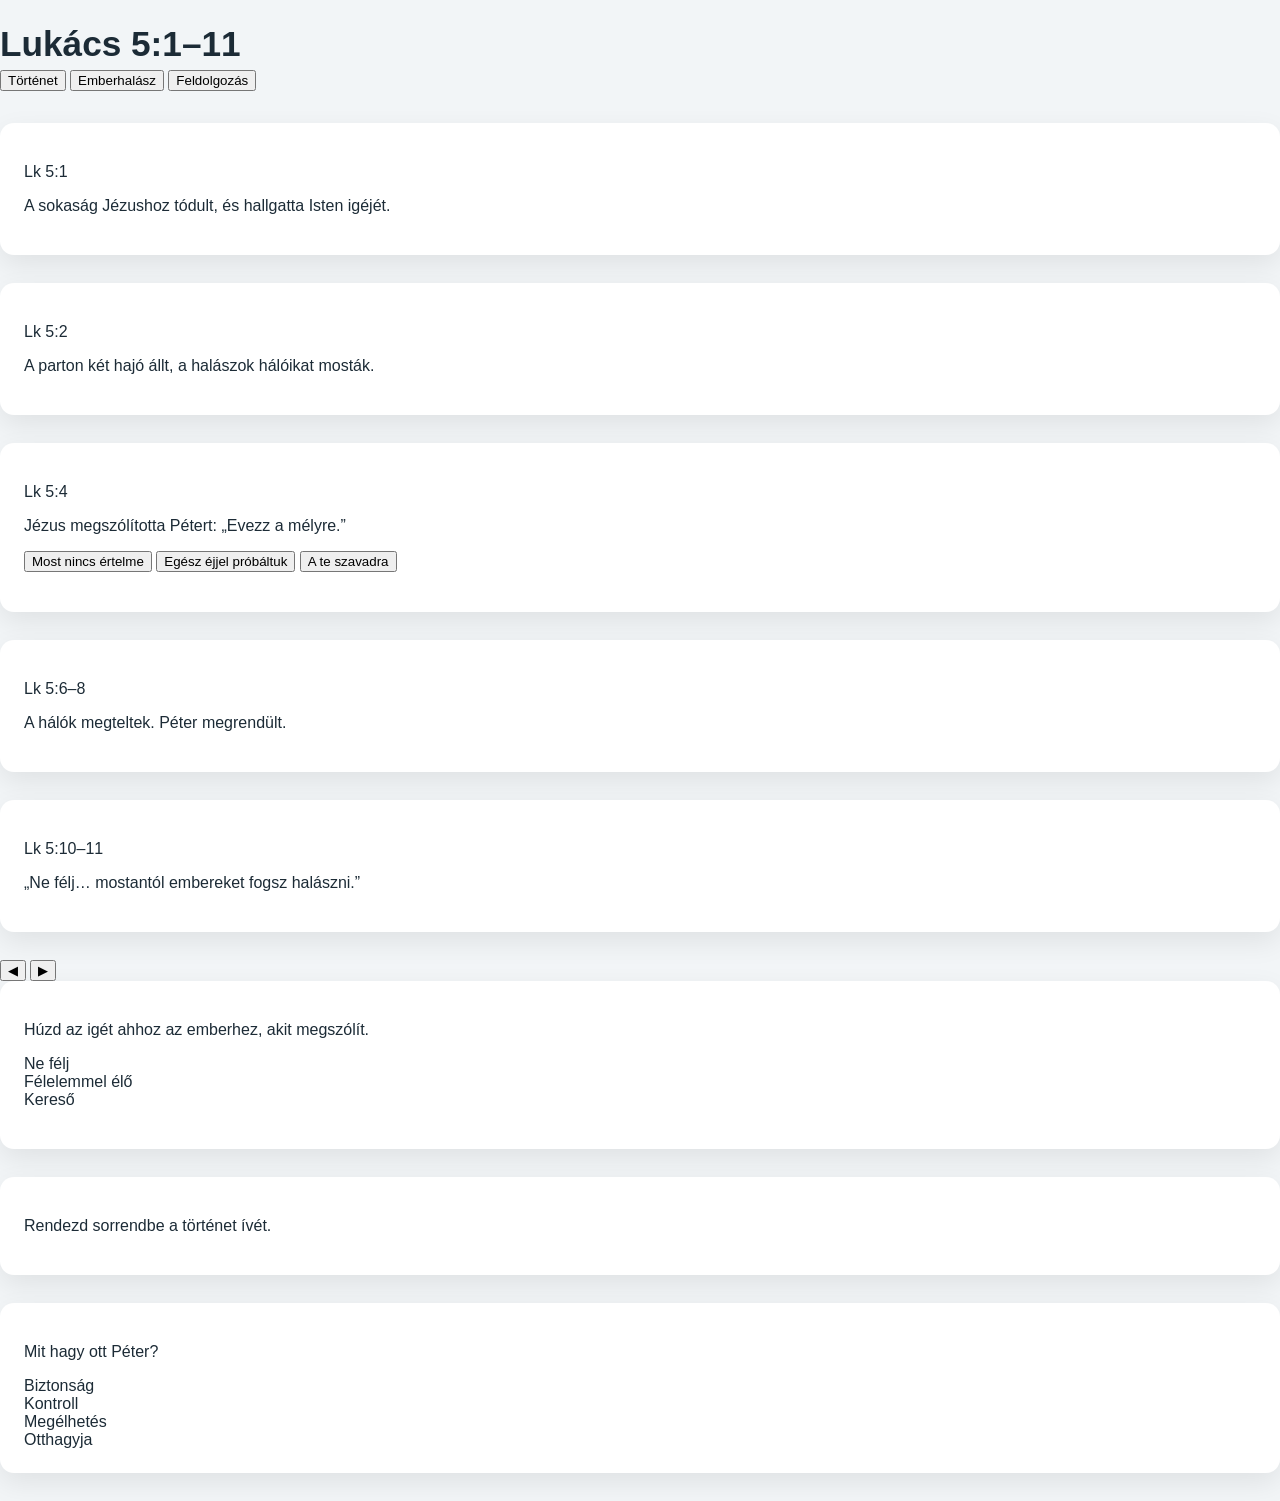
==== commit 7acdecbf: "2.1 prototype fix" ====
--- a/index.html
+++ b/index.html
@@ -3,48 +3,94 @@
 <head>
   <meta charset="UTF-8" />
   <meta name="viewport" content="width=device-width, initial-scale=1.0" />
-  <title>Lk 5 – Felnőtt feldolgozó modul</title>
-  <link href="https://fonts.googleapis.com/css2?family=Inter:wght@400;500;600;700&display=swap" rel="stylesheet">
+  <title>Lk 5 – Interaktív Élmény (2.1 UI)</title>
+  <link href="https://fonts.googleapis.com/css2?family=Nunito:wght@400;700;900&display=swap" rel="stylesheet">
   <link rel="stylesheet" href="css/style.css" />
 </head>
 <body>
-  <main class="container">
-    <header>
-      <h1>Lukács 5:1–11 – Mélyebb értelmezés</h1>
-      <p class="subtitle">Felnőtteknek szóló feldolgozó modul – nem játék, hanem vezetett reflexió</p>
-    </header>
+<div class="bg">
+  <div class="wave w1"></div>
+  <div class="wave w2"></div>
+  <div class="wave w3"></div>
+</div>
 
-    <section id="stage-sequence" class="card">
-      <h2>1. A történet belső logikája</h2>
-      <p>Rendezd sorrendbe a történet eseményeit. A rendszer nem siettet, és nem pontoz.</p>
-      <div id="sequenceList" class="sequence"></div>
-      <div id="sequenceFeedback" class="feedback"></div>
-    </section>
+<div class="app">
+<header class="topbar">
+  <h1>Lukács 5:1–11</h1>
+  <nav>
+    <button data-tab="story">Történet</button>
+    <button data-tab="fish">Emberhalász</button>
+    <button data-tab="learn">Feldolgozás</button>
+  </nav>
+</header>
 
-    <section id="stage-turning" class="card">
-      <h2>2. Hol történik az igazi fordulat?</h2>
-      <p>Válaszd ki azt a pontot, ahol szerinted a történet iránya eldől.</p>
-      <div id="turningOptions" class="options"></div>
-      <div id="turningReflection" class="reflection"></div>
-    </section>
+<main>
+<section id="story" class="tab active">
+  <div class="card scene active">
+    <p class="eyebrow">Lk 5:1</p>
+    <p class="text">A sokaság Jézushoz tódult, és hallgatta Isten igéjét.</p>
+  </div>
+  <div class="card scene">
+    <p class="eyebrow">Lk 5:2</p>
+    <p class="text">A parton két hajó állt, a halászok hálóikat mosták.</p>
+  </div>
+  <div class="card scene">
+    <p class="eyebrow">Lk 5:4</p>
+    <p class="text">Jézus megszólította Pétert: „Evezz a mélyre.”</p>
+    <div class="choices">
+      <button class="bad">Most nincs értelme</button>
+      <button class="bad">Egész éjjel próbáltuk</button>
+      <button class="good">A te szavadra</button>
+    </div>
+    <p class="hint"></p>
+  </div>
+  <div class="card scene">
+    <p class="eyebrow">Lk 5:6–8</p>
+    <p class="text">A hálók megteltek. Péter megrendült.</p>
+  </div>
+  <div class="card scene">
+    <p class="eyebrow">Lk 5:10–11</p>
+    <p class="text">„Ne félj… mostantól embereket fogsz halászni.”</p>
+  </div>
+  <div class="controls">
+    <button id="prev">◀</button>
+    <button id="next">▶</button>
+  </div>
+</section>
 
-    <section id="stage-personal" class="card">
-      <h2>3. Hol tartasz most ebben a történetben?</h2>
-      <p>Ez nem értékelés. Ez önreflexió.</p>
-      <div id="personalOptions" class="options"></div>
-      <div id="personalReflection" class="reflection"></div>
-    </section>
+<section id="fish" class="tab">
+  <div class="card">
+    <p class="text">Húzd az igét ahhoz az emberhez, akit megszólít.</p>
+    <div class="fish-grid">
+      <div class="verse" draggable="true">Ne félj</div>
+      <div class="person">Félelemmel élő</div>
+      <div class="person">Kereső</div>
+    </div>
+    <p id="fishMsg" class="hint"></p>
+  </div>
+</section>
 
-    <section id="stage-application" class="card">
-      <h2>4. Mit jelent a követés ma?</h2>
-      <p>Gondold végig az alábbi élethelyzeteket. Nem kérünk választ – csak megállást.</p>
-      <div class="scenario">Egy biztonságos, de kiüresedett munka – vagy kockázat egy belső elhívás miatt.</div>
-      <div class="scenario">Szolgálatban való kiégés – vagy pihenés Jézus szavára.</div>
-      <div class="scenario">Hallgatás – vagy megszólalás vállalt következményekkel.</div>
-      <p class="closing">„A történet vége nem lezárás. Hanem irány.”</p>
-    </section>
-  </main>
+<section id="learn" class="tab">
+  <div class="card">
+    <p class="text">Rendezd sorrendbe a történet ívét.</p>
+    <div id="order" class="dd"></div>
+    <p id="orderMsg" class="hint"></p>
+  </div>
+  <div class="card">
+    <p class="text">Mit hagy ott Péter?</p>
+    <div class="dd split">
+      <div id="left">
+        <div draggable="true">Biztonság</div>
+        <div draggable="true">Kontroll</div>
+        <div draggable="true">Megélhetés</div>
+      </div>
+      <div id="right">Otthagyja</div>
+    </div>
+  </div>
+</section>
+</main>
+</div>
 
-  <script src="js/script.js"></script>
+<script src="js/app.js"></script>
 </body>
 </html>
--- a/css/style.css
+++ b/css/style.css
@@ -1,136 +1,18 @@
-:root {
-  --bg: #eaf8ff;
-  --text: #122c45;
-  --muted: #5f768b;
-  --primary: #0b7cff;
-  --primary2: #34c0ff;
-  --accent: #7d62ff;
-  --green: #28c76f;
-  --yellow: #ffd14e;
-  --orange: #ff9d43;
-  --rose: #ff5b91;
-  --card: rgba(255,255,255,.80);
-  --line: rgba(18,44,69,.10);
-  --shadow: 0 22px 54px rgba(16,65,104,.13);
-  --shadow-strong: 0 20px 70px rgba(11,124,255,.22);
-  --radius: 28px;
-  --safe-bottom: env(safe-area-inset-bottom, 0px);
-}
 *{box-sizing:border-box}
-html{scroll-behavior:smooth}
-body{
-  margin:0;
-  font-family:'Nunito',system-ui,-apple-system,BlinkMacSystemFont,'Segoe UI',sans-serif;
-  color:var(--text);
-  background:
-    radial-gradient(circle at 10% 0%, rgba(255,255,255,.88), transparent 23%),
-    linear-gradient(180deg,#d9f5ff 0%,#eefbff 48%,#ffffff 100%);
-  min-height:100vh;
-  overflow-x:hidden;
-}
-button{font:inherit}
-h1,h2,h3,p{margin:0}
-h1{font-size:clamp(1.3rem,3vw,2.1rem);line-height:1.08}
-h2{font-size:clamp(1.45rem,3vw,2.2rem);line-height:1.12}
-h3{font-size:clamp(1.06rem,2.5vw,1.35rem);line-height:1.2}
-.bg-orb{position:fixed;border-radius:999px;filter:blur(42px);opacity:.44;pointer-events:none;z-index:0}
-.orb-a{width:260px;height:260px;left:-40px;top:120px;background:rgba(52,192,255,.25)}
-.orb-b{width:300px;height:300px;right:-40px;bottom:18%;background:rgba(125,98,255,.20)}
-.bg-grid{position:fixed;inset:0;background-image:linear-gradient(rgba(255,255,255,.12) 1px,transparent 1px),linear-gradient(90deg,rgba(255,255,255,.12) 1px,transparent 1px);background-size:26px 26px;mask-image:linear-gradient(180deg,rgba(0,0,0,.24),transparent 70%);opacity:.35;pointer-events:none;z-index:0}
-.app-shell{position:relative;z-index:1;max-width:1240px;margin:0 auto;padding:18px 16px calc(24px + var(--safe-bottom))}
-.topbar{display:flex;align-items:center;justify-content:space-between;gap:12px;margin-bottom:18px}
-.top-actions{display:flex;gap:10px;flex-wrap:wrap;justify-content:flex-end}
-.brand-wrap{display:flex;align-items:center;gap:12px}
-.brand-icon{width:58px;height:58px;border-radius:20px;display:grid;place-items:center;font-size:1.9rem;color:#fff;background:linear-gradient(135deg,#44ccff,#0b7cff 60%,#7252ff);box-shadow:var(--shadow-strong)}
-.eyebrow{text-transform:uppercase;letter-spacing:.08em;color:var(--muted);font-size:.74rem;font-weight:900;margin-bottom:6px}
-.pill,.verse-chip,.verse-ref{display:inline-flex;align-items:center;border-radius:999px;padding:8px 12px;font-weight:900}
-.pill{font-size:.82rem;background:rgba(255,255,255,.82);border:1px solid rgba(255,255,255,.92);box-shadow:var(--shadow)}
-.card{background:var(--card);backdrop-filter:blur(16px);border:1px solid var(--line);border-radius:var(--radius);box-shadow:var(--shadow)}
-.glass{background:rgba(255,255,255,.72)}
-.screen{display:none}
-.screen.active{display:block}
-.reveal{animation:fadeUp .55s ease both}
-.delay-1{animation-delay:.08s}.delay-2{animation-delay:.16s}
-@keyframes fadeUp{from{opacity:0;transform:translateY(10px)}to{opacity:1;transform:translateY(0)}}
-.primary-btn,.ghost-btn,.back-btn,.choice-btn,.challenge-btn,.sequence-card,.persona-card,.fear-chip{transition:transform .16s ease,box-shadow .22s ease,background .2s ease,opacity .2s ease}
-.primary-btn,.ghost-btn,.back-btn{border:none;border-radius:18px;padding:14px 16px;font-weight:900;cursor:pointer}
-.primary-btn:hover,.ghost-btn:hover,.back-btn:hover,.choice-btn:hover,.challenge-btn:hover,.sequence-card:hover,.persona-card:hover,.fear-chip:hover{transform:translateY(-1px)}
-.primary-btn:active,.ghost-btn:active,.back-btn:active{transform:translateY(0)}
-.primary-btn{color:#fff;background:linear-gradient(135deg,var(--primary),var(--primary2) 58%,var(--accent));box-shadow:var(--shadow-strong)}
-.primary-btn.big{font-size:1.06rem;min-width:180px;padding:16px 22px}
-.ghost-btn,.back-btn{color:var(--text);background:rgba(255,255,255,.72);border:1px solid var(--line)}
-.small{padding:10px 12px}
-button:disabled{opacity:.64;cursor:not-allowed;transform:none!important}
-.shimmer{position:relative;overflow:hidden}
-.shimmer::after{content:'';position:absolute;top:-50%;bottom:-50%;width:40px;left:-60px;transform:rotate(18deg);background:linear-gradient(90deg,transparent,rgba(255,255,255,.42),transparent);animation:shimmer 3s ease-in-out infinite}
-@keyframes shimmer{0%{left:-60px}22%,100%{left:calc(100% + 60px)}}
-.hero-card{display:grid;grid-template-columns:1.1fr .9fr;gap:18px;padding:22px;margin-bottom:18px;overflow:hidden}
-.hero-copy p{margin-top:12px;max-width:62ch;color:var(--muted);line-height:1.64}
-.hero-actions{display:flex;gap:10px;flex-wrap:wrap;margin-top:18px}
-.hero-illustration{position:relative;min-height:280px;border-radius:28px;overflow:hidden;background:linear-gradient(180deg,#92e1ff 0%,#49c2ff 45%,#1688d5 100%)}
-.sun-glow{position:absolute;left:-20px;top:-30px;width:220px;height:220px;border-radius:50%;background:radial-gradient(circle,rgba(255,255,255,.54) 0,rgba(255,255,255,.08) 64%,transparent 74%)}
-.hero-boat,.hero-person,.hero-spark{position:absolute}
-.hero-boat{left:43%;top:84px;font-size:2.6rem;animation:bob 3s ease-in-out infinite}
-.hero-wave{position:absolute;left:-20%;right:-20%;border-radius:50%}
-.wave-1{bottom:72px;height:120px;background:rgba(255,255,255,.14);animation:drift 7s linear infinite}
-.wave-2{bottom:28px;height:120px;background:rgba(255,255,255,.18);animation:drift 8s linear infinite reverse}
-.wave-3{bottom:-24px;height:130px;background:rgba(255,255,255,.26);animation:drift 9s linear infinite}
-.hero-person{font-size:1.9rem;animation:floaty 4s ease-in-out infinite}
-.p1{left:16%;bottom:44px}.p2{right:18%;bottom:58px;animation-delay:.8s}.p3{left:56%;bottom:98px;animation-delay:1.4s}
-.hero-spark{font-size:1rem;opacity:.75;animation:floaty 4s ease-in-out infinite}
-.s1{right:24%;top:34px}.s2{left:22%;top:42px;animation-delay:.9s}.s3{left:64%;top:18px;animation-delay:1.6s}
-.menu-grid{display:grid;grid-template-columns:repeat(3,minmax(0,1fr));gap:16px}
-.mode-card{padding:18px;display:flex;flex-direction:column;gap:12px;position:relative;overflow:hidden}
-.mode-card::before{content:'';position:absolute;left:0;right:0;top:0;height:4px;background:linear-gradient(90deg,transparent,rgba(11,124,255,.42),transparent)}
-.mode-card p{color:var(--muted);line-height:1.58}
-.mode-card button{margin-top:auto}
-.icon-badge{width:58px;height:58px;border-radius:20px;display:grid;place-items:center;font-size:1.6rem;box-shadow:var(--shadow)}
-.icon-badge.fishing{background:linear-gradient(135deg,#64d2ff,#0b7cff)}
-.icon-badge.story{background:linear-gradient(135deg,#ffd66d,#ff9d43)}
-.icon-badge.lesson{background:linear-gradient(135deg,#7cedb3,#28c76f)}
-.progress-card{display:flex;align-items:center;justify-content:space-between;gap:16px;margin-top:18px;padding:18px}
-.progress-steps{display:flex;gap:10px;flex-wrap:wrap}
-.step-pill{padding:10px 14px;border-radius:999px;background:rgba(255,255,255,.7);border:1px solid var(--line);color:var(--muted);font-weight:900}
-.step-pill.done{background:rgba(40,199,111,.12);border-color:rgba(40,199,111,.3);color:#137548}.step-pill.current{background:rgba(11,124,255,.12);border-color:rgba(11,124,255,.3);color:var(--primary)}
-.screen-header{display:flex;align-items:center;gap:14px;flex-wrap:wrap;margin-bottom:16px}
-.two-col{display:grid;grid-template-columns:minmax(0,1.12fr) minmax(300px,.88fr);gap:16px}
-.story-shell{display:grid;grid-template-columns:minmax(0,1fr) minmax(360px,.88fr);gap:16px}
-.gameplay-card,.story-card,.story-visual-card,.lesson-card,.sidebar-card{padding:18px}
-.sidebar-card.floating{position:sticky;top:12px}
-.hud-row{display:grid;grid-template-columns:repeat(3,minmax(0,1fr));gap:10px;margin-bottom:14px}.hud-row.four{grid-template-columns:repeat(4,minmax(0,1fr))}
-.stat{padding:12px 10px;border-radius:18px;background:rgba(255,255,255,.88);border:1px solid var(--line);text-align:center}.stat.glow{box-shadow:inset 0 1px 0 rgba(255,255,255,.8),0 10px 18px rgba(11,124,255,.08)}
-.stat span{display:block;color:var(--muted);font-size:.82rem}.stat strong{font-size:1.26rem}
-.fishing-arena{position:relative;min-height:460px;border-radius:28px;overflow:hidden;background:linear-gradient(180deg,#9be6ff 0%,#65ceff 34%,#28a6e7 68%,#0e80c5 100%);border:1px solid rgba(255,255,255,.66)}
-.fishing-arena::before,.fishing-arena::after{content:'';position:absolute;left:-20%;right:-20%;border-radius:50%}
-.fishing-arena::before{bottom:-34px;height:140px;background:rgba(255,255,255,.16);animation:drift 8s linear infinite}.fishing-arena::after{bottom:-90px;height:150px;background:rgba(255,255,255,.28);animation:drift 9s linear infinite reverse}
-.bubble-layer{position:absolute;inset:0;overflow:hidden;pointer-events:none}.bubble{position:absolute;bottom:-30px;width:10px;height:10px;border-radius:50%;background:rgba(255,255,255,.36);box-shadow:inset 0 0 4px rgba(255,255,255,.62);animation:bubbleUp linear infinite}
-@keyframes bubbleUp{0%{transform:translateY(0) scale(.9);opacity:0}20%{opacity:.7}100%{transform:translateY(-500px) scale(1.2);opacity:0}}
-.boat-track{position:absolute;left:0;right:0;top:14px;height:82px}.boat-sprite{position:absolute;top:0;left:10%;width:66px;height:66px;display:grid;place-items:center;font-size:2rem;filter:drop-shadow(0 10px 10px rgba(10,57,87,.22))}
-.target{position:absolute;width:58px;height:58px;display:grid;place-items:center;border-radius:18px;background:rgba(255,255,255,.24);border:1px solid rgba(255,255,255,.48);box-shadow:0 10px 20px rgba(11,55,85,.16);backdrop-filter:blur(6px);user-select:none}
-.target .person-icon{font-size:1.6rem;line-height:1}.target .name-tag{font-size:.64rem;font-weight:900;color:#fff;background:rgba(0,0,0,.18);padding:3px 6px;border-radius:999px;margin-top:2px}.target.caught{animation:pop .44s ease forwards}.target.good{box-shadow:0 0 0 4px rgba(255,91,145,.14),0 10px 18px rgba(12,65,98,.16)}
-.drop-line{position:absolute;top:44px;width:4px;height:0;background:rgba(255,255,255,.86);border-radius:999px;box-shadow:0 0 12px rgba(255,255,255,.55);opacity:0;z-index:2}
-.net-effect,.impact-ring{position:absolute;transform:translate(-50%,-50%) scale(.5);opacity:0;pointer-events:none}
-.net-effect{font-size:1.95rem;z-index:3;filter:drop-shadow(0 8px 10px rgba(12,65,98,.18))}.impact-ring{width:90px;height:90px;border-radius:50%;border:4px solid rgba(255,255,255,.55);z-index:2}
-.water-hint{position:absolute;left:14px;right:14px;bottom:14px;padding:11px 12px;border-radius:16px;background:rgba(255,255,255,.68);font-size:.92rem;color:var(--text)}
-.controls-row{display:flex;gap:10px;flex-wrap:wrap;margin-top:14px}
-.teaching-card,.mini-note{margin-top:14px;padding:16px;border-radius:22px;border:1px solid var(--line);background:linear-gradient(180deg,rgba(255,255,255,.96),rgba(236,248,255,.94))}.teaching-card p + p,.mini-note p + p{margin-top:8px;line-height:1.58}.premium{background:linear-gradient(180deg,rgba(255,255,255,.98),rgba(230,246,255,.96));box-shadow:inset 0 1px 0 rgba(255,255,255,.8),0 12px 22px rgba(11,124,255,.08)}.verse-ref{margin-top:12px;font-size:.74rem;color:var(--primary);background:rgba(11,124,255,.10)}
-.story-progress{display:flex;flex-direction:column;gap:8px;margin-bottom:16px}.sticky-top{position:sticky;top:10px;z-index:2;background:rgba(255,255,255,.68);backdrop-filter:blur(10px);padding:8px 0 12px}.lesson-progress{margin-bottom:20px}
-.progress-bar{height:12px;border-radius:999px;background:rgba(18,44,69,.08);overflow:hidden}.progress-bar>div{height:100%;width:0;background:linear-gradient(90deg,var(--primary),var(--primary2),var(--accent));border-radius:inherit;transition:width .3s ease}
-.story-visual{min-height:460px;border-radius:24px;overflow:hidden;background:linear-gradient(180deg,rgba(247,251,255,.95),rgba(255,255,255,.94));border:1px solid var(--line);display:grid;place-items:center}
-.story-visual svg{width:100%;height:100%;display:block}
-.dialogue-box{display:flex;align-items:flex-start;gap:12px;padding:16px;border-radius:24px;background:linear-gradient(180deg,rgba(248,252,255,.96),rgba(255,255,255,.96));border:1px solid var(--line)}.dialogue-box.big{min-height:142px}
-.avatar{width:48px;height:48px;border-radius:16px;display:grid;place-items:center;font-weight:900;color:#fff;box-shadow:0 12px 20px rgba(11,124,255,.14);flex:0 0 auto}.avatar.Jesus{background:linear-gradient(135deg,#7f7fd5,#86a8e7 60%,#91eae4)}.avatar.Peter{background:linear-gradient(135deg,#ffb347,#ffcc33);color:#6f4c00}.avatar.Narrator{background:linear-gradient(135deg,#0b7cff,#34c0ff)}
-.speaker{font-size:.82rem;color:var(--muted);margin-bottom:6px;font-weight:900}.bubble{flex:1}.verse-chip{margin-top:14px;font-size:.8rem;background:rgba(11,124,255,.10);color:var(--primary)}
-.choices{margin-top:14px;display:grid;gap:10px}.choice-btn,.challenge-btn,.sequence-card,.persona-card,.fear-chip{cursor:pointer}
-.choice-btn,.challenge-btn{width:100%;text-align:left;padding:14px;border-radius:18px;border:1px solid var(--line);background:rgba(255,255,255,.92);color:var(--text);font-weight:800}.choice-btn:hover,.challenge-btn:hover{box-shadow:0 10px 18px rgba(11,124,255,.08)}
-.feedback,.lesson-feedback{margin-top:14px;padding:14px;border-radius:18px;line-height:1.56}.feedback{background:rgba(255,243,214,.92);border:1px solid rgba(255,198,87,.45)}.feedback.success,.lesson-feedback{background:rgba(223,255,232,.94);border:1px solid rgba(61,194,102,.35)}
-.lesson-stage-grid{display:grid;grid-template-columns:minmax(0,1fr) minmax(260px,.86fr);gap:18px;align-items:start}.lesson-main h3{margin-bottom:8px}.lesson-main p{color:var(--muted);line-height:1.66}.lesson-panel{border-radius:22px;padding:16px;border:1px solid var(--line);background:linear-gradient(180deg,rgba(255,255,255,.98),rgba(237,249,255,.95))}
-.sequence-wrap{display:grid;grid-template-columns:repeat(2,minmax(0,1fr));gap:10px;margin-top:16px}.sequence-card{padding:14px;border-radius:18px;border:1px solid var(--line);background:rgba(255,255,255,.92);font-weight:800}.sequence-card.correct{background:rgba(223,255,232,.94);border-color:rgba(61,194,102,.35)}.sequence-card.wrong{background:rgba(255,243,214,.92);border-color:rgba(255,198,87,.45)}
-.fear-cloud{display:flex;gap:10px;flex-wrap:wrap;margin-top:16px}.fear-chip{padding:12px 14px;border-radius:999px;background:rgba(255,255,255,.92);border:1px dashed rgba(18,44,69,.18);font-weight:900}.fear-chip.dismissed{opacity:.35;transform:scale(.95);pointer-events:none}
-.persona-grid{display:grid;grid-template-columns:repeat(2,minmax(0,1fr));gap:12px;margin-top:16px}.persona-card{padding:14px;border-radius:20px;border:1px solid var(--line);background:rgba(255,255,255,.92)}.persona-card .persona-name{font-weight:900;font-size:1rem}.persona-card .persona-role{font-size:.85rem;color:var(--muted);margin-top:2px}.persona-card .persona-choice{margin-top:10px;font-weight:700;line-height:1.5}.persona-card.selected{outline:3px solid rgba(11,124,255,.18)}
-.mission-strip{display:flex;gap:14px;align-items:center;flex-wrap:wrap;margin-top:18px}.mission-card{flex:1 1 180px;min-height:120px;display:grid;place-items:center;border-radius:22px;border:1px solid var(--line);background:rgba(255,255,255,.92);font-size:2rem}.mission-arrow{font-size:1.8rem;font-weight:900}
-.lesson-actions{display:flex;justify-content:flex-end;margin-top:18px}
-.overlay{position:fixed;inset:0;background:rgba(8,20,33,.50);backdrop-filter:blur(10px);padding:16px;display:grid;place-items:center;z-index:50}.overlay.hidden,.hidden{display:none!important}.overlay-card{max-width:560px;width:100%;padding:22px;text-align:center}.overlay-card p{color:var(--muted);margin-top:8px;line-height:1.7}.overlay-actions{display:flex;gap:10px;flex-wrap:wrap;justify-content:center;margin-top:18px}.celebrate::before{content:'✦  ✨  ✦';display:block;font-size:1.2rem;letter-spacing:.3rem;color:var(--yellow);margin-bottom:8px}
-@keyframes bob{0%,100%{transform:translateY(0)}50%{transform:translateY(-6px)}}@keyframes drift{0%{transform:translateX(0)}50%{transform:translateX(18px)}100%{transform:translateX(0)}}@keyframes floaty{0%,100%{transform:translateY(0);opacity:.75}50%{transform:translateY(-8px);opacity:1}}@keyframes pop{0%{transform:scale(1);opacity:1}80%{transform:scale(1.28);opacity:1}100%{transform:scale(.18);opacity:0}}@keyframes ring{0%{transform:translate(-50%,-50%) scale(.2);opacity:.9}100%{transform:translate(-50%,-50%) scale(1.3);opacity:0}}
-@media (max-width: 980px){.hero-card,.menu-grid,.two-col,.story-shell,.lesson-stage-grid,.sequence-wrap,.persona-grid{grid-template-columns:1fr}.progress-card{flex-direction:column;align-items:flex-start}.topbar{flex-direction:column;align-items:flex-start}.sidebar-card.floating{position:static}.story-visual{min-height:340px}}
-@media (max-width: 640px){.app-shell{padding:14px 12px calc(18px + var(--safe-bottom))}.hero-card,.gameplay-card,.story-card,.story-visual-card,.lesson-card,.sidebar-card,.progress-card{padding:16px}.top-actions,.hero-actions,.controls-row,.overlay-actions{width:100%;flex-direction:column}.top-actions>*,.hero-actions>*,.controls-row>*,.overlay-actions>*{width:100%}.hud-row.four{grid-template-columns:repeat(2,minmax(0,1fr))}.fishing-arena{min-height:420px}.story-visual{min-height:280px}.brand-icon{width:52px;height:52px}}
+body{margin:0;font-family:'Inter',sans-serif;background:#f2f5f7;color:#1c2b36}
+.container{max-width:860px;margin:0 auto;padding:24px}
+header{margin-bottom:32px}
+h1{font-size:2.2rem;margin-bottom:6px}
+.subtitle{color:#5d6b75}
+.card{background:#fff;border-radius:14px;padding:24px;margin-bottom:28px;box-shadow:0 10px 28px rgba(0,0,0,.08)}
+h2{margin-top:0}
+.sequence{display:grid;gap:10px}
+.sequence-item{padding:12px 14px;border:1px solid #ccd6dd;border-radius:10px;cursor:pointer;background:#fafbfc}
+.sequence-item.correct{background:#e4f4eb;border-color:#5bbf8d}
+.options{display:grid;gap:10px;margin-top:12px}
+.option{padding:12px 14px;border:1px solid #ccd6dd;border-radius:10px;cursor:pointer;background:#fafbfc}
+.option.selected{border-color:#5b87ff;background:#eef2ff}
+.feedback,.reflection{margin-top:14px;color:#425563}
+.scenario{padding:14px;border-left:4px solid #5b87ff;margin-top:12px;background:#f7f9ff}
+.closing{margin-top:20px;font-weight:600;text-align:center}
+@media(max-width:600px){h1{font-size:1.8rem}}
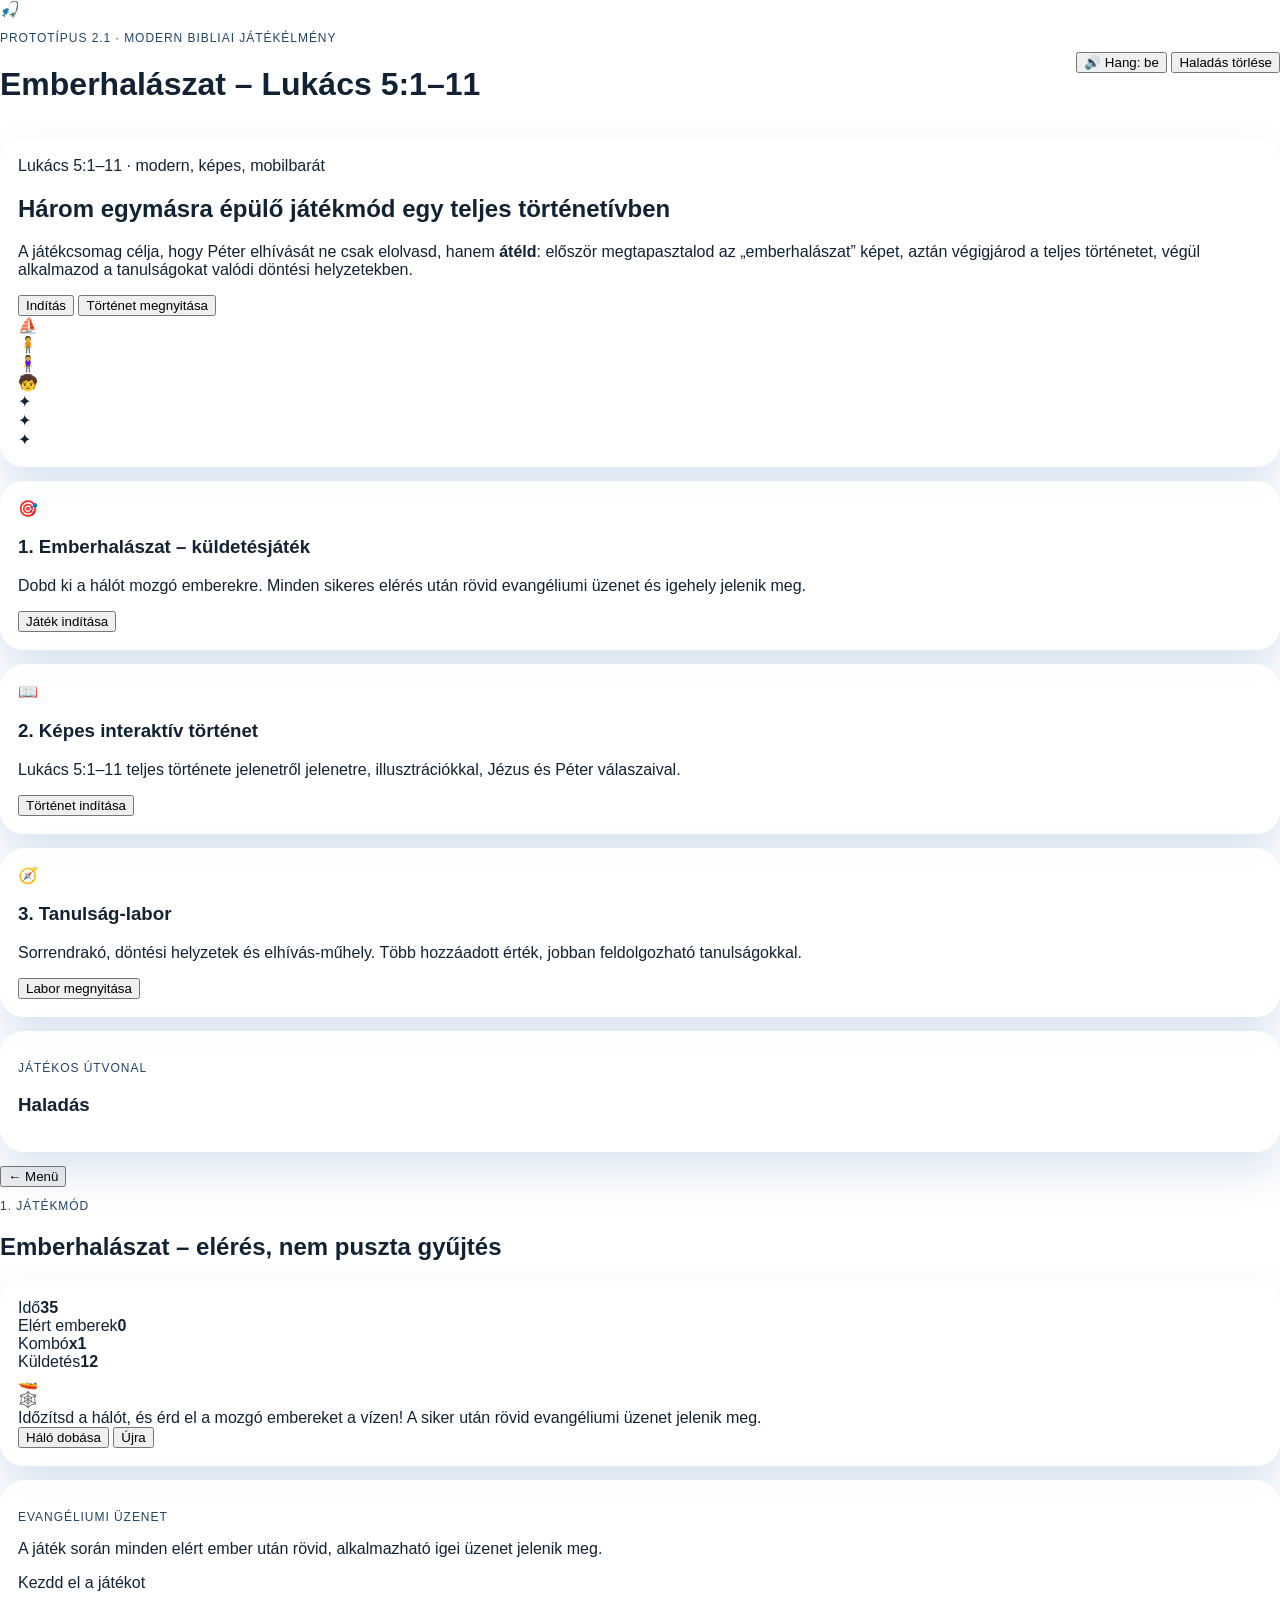
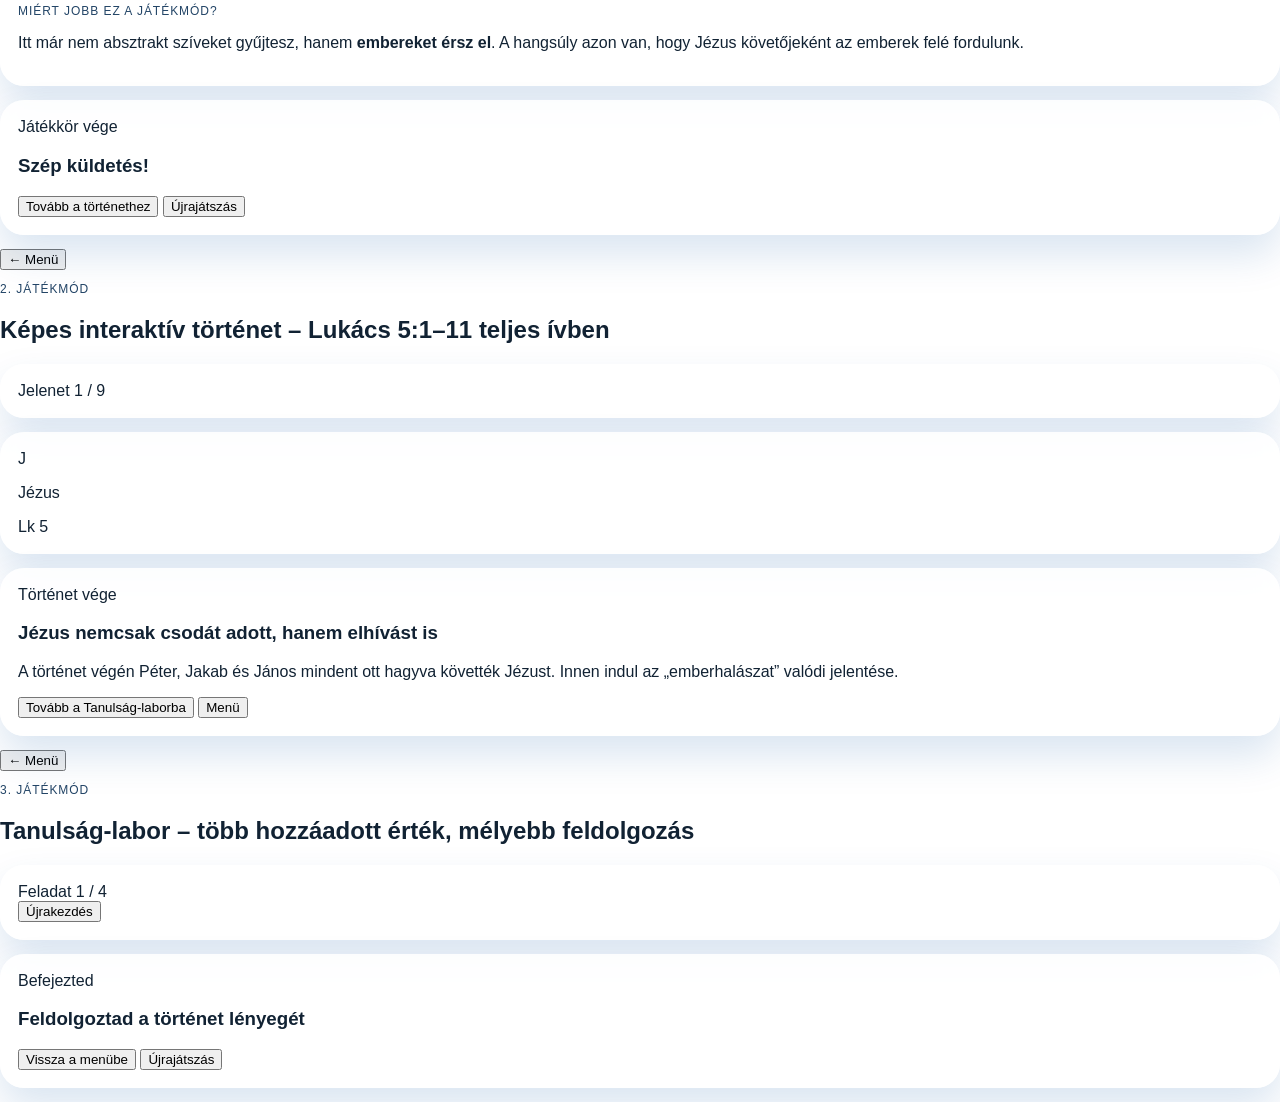
==== commit c29bba58: "Back to 2.1 prototype" ====
--- a/index.html
+++ b/index.html
@@ -2,95 +2,245 @@
 <html lang="hu">
 <head>
   <meta charset="UTF-8" />
-  <meta name="viewport" content="width=device-width, initial-scale=1.0" />
-  <title>Lk 5 – Interaktív Élmény (2.1 UI)</title>
-  <link href="https://fonts.googleapis.com/css2?family=Nunito:wght@400;700;900&display=swap" rel="stylesheet">
+  <meta name="viewport" content="width=device-width, initial-scale=1.0, viewport-fit=cover" />
+  <meta name="description" content="Emberhalászat 2.1 – modern, mobilbarát bibliai játékcsomag Lukács 5:1–11 alapján." />
+  <meta name="theme-color" content="#0b7cff" />
+  <title>Emberhalászat 2.1 – Lukács 5:1–11</title>
+  <link rel="preconnect" href="https://fonts.googleapis.com">
+  <link rel="preconnect" href="https://fonts.gstatic.com" crossorigin>
+  <link href="https://fonts.googleapis.com/css2?family=Nunito:wght@400;600;700;800;900&display=swap" rel="stylesheet">
   <link rel="stylesheet" href="css/style.css" />
 </head>
 <body>
-<div class="bg">
-  <div class="wave w1"></div>
-  <div class="wave w2"></div>
-  <div class="wave w3"></div>
-</div>
-
-<div class="app">
-<header class="topbar">
-  <h1>Lukács 5:1–11</h1>
-  <nav>
-    <button data-tab="story">Történet</button>
-    <button data-tab="fish">Emberhalász</button>
-    <button data-tab="learn">Feldolgozás</button>
-  </nav>
-</header>
-
-<main>
-<section id="story" class="tab active">
-  <div class="card scene active">
-    <p class="eyebrow">Lk 5:1</p>
-    <p class="text">A sokaság Jézushoz tódult, és hallgatta Isten igéjét.</p>
+  <div class="bg-orb orb-a"></div>
+  <div class="bg-orb orb-b"></div>
+  <div class="bg-grid"></div>
+
+  <div class="app-shell">
+    <header class="topbar reveal">
+      <div class="brand-wrap">
+        <div class="brand-icon">🎣</div>
+        <div>
+          <p class="eyebrow">Prototípus 2.1 · modern bibliai játékélmény</p>
+          <h1>Emberhalászat – Lukács 5:1–11</h1>
+        </div>
+      </div>
+      <div class="top-actions">
+        <button class="ghost-btn small" id="soundToggleBtn" type="button" aria-pressed="true">🔊 Hang: be</button>
+        <button class="ghost-btn small" id="resetProgressBtn" type="button">Haladás törlése</button>
+      </div>
+    </header>
+
+    <main>
+      <section class="screen active" id="screen-menu">
+        <div class="hero-card card glass reveal">
+          <div class="hero-copy">
+            <span class="pill">Lukács 5:1–11 · modern, képes, mobilbarát</span>
+            <h2>Három egymásra épülő játékmód egy teljes történetívben</h2>
+            <p>
+              A játékcsomag célja, hogy Péter elhívását ne csak elolvasd, hanem <strong>átéld</strong>:
+              először megtapasztalod az „emberhalászat” képet, aztán végigjárod a teljes történetet,
+              végül alkalmazod a tanulságokat valódi döntési helyzetekben.
+            </p>
+            <div class="hero-actions">
+              <button class="primary-btn shimmer" data-go="fishing">Indítás</button>
+              <button class="ghost-btn" data-go="story">Történet megnyitása</button>
+            </div>
+          </div>
+          <div class="hero-illustration" aria-hidden="true">
+            <div class="sun-glow"></div>
+            <div class="hero-boat">⛵</div>
+            <div class="hero-wave wave-1"></div>
+            <div class="hero-wave wave-2"></div>
+            <div class="hero-wave wave-3"></div>
+            <div class="hero-person p1">🧍</div>
+            <div class="hero-person p2">🧍‍♀️</div>
+            <div class="hero-person p3">🧒</div>
+            <div class="hero-spark s1">✦</div>
+            <div class="hero-spark s2">✦</div>
+            <div class="hero-spark s3">✦</div>
+          </div>
+        </div>
+
+        <div class="menu-grid reveal delay-1">
+          <article class="card mode-card">
+            <div class="icon-badge fishing">🎯</div>
+            <div>
+              <h3>1. Emberhalászat – küldetésjáték</h3>
+              <p>Dobd ki a hálót mozgó emberekre. Minden sikeres elérés után rövid evangéliumi üzenet és igehely jelenik meg.</p>
+            </div>
+            <button class="primary-btn" data-go="fishing">Játék indítása</button>
+          </article>
+
+          <article class="card mode-card">
+            <div class="icon-badge story">📖</div>
+            <div>
+              <h3>2. Képes interaktív történet</h3>
+              <p>Lukács 5:1–11 teljes története jelenetről jelenetre, illusztrációkkal, Jézus és Péter válaszaival.</p>
+            </div>
+            <button class="primary-btn" data-go="story">Történet indítása</button>
+          </article>
+
+          <article class="card mode-card">
+            <div class="icon-badge lesson">🧭</div>
+            <div>
+              <h3>3. Tanulság-labor</h3>
+              <p>Sorrendrakó, döntési helyzetek és elhívás-műhely. Több hozzáadott érték, jobban feldolgozható tanulságokkal.</p>
+            </div>
+            <button class="primary-btn" data-go="lesson">Labor megnyitása</button>
+          </article>
+        </div>
+
+        <section class="card progress-card reveal delay-2">
+          <div>
+            <p class="eyebrow">Játékos útvonal</p>
+            <h3>Haladás</h3>
+          </div>
+          <div class="progress-steps" id="menuProgressSteps"></div>
+        </section>
+      </section>
+
+      <section class="screen" id="screen-fishing">
+        <div class="screen-header reveal">
+          <button class="back-btn" data-go="menu">← Menü</button>
+          <div>
+            <p class="eyebrow">1. játékmód</p>
+            <h2>Emberhalászat – elérés, nem puszta gyűjtés</h2>
+          </div>
+        </div>
+
+        <div class="two-col reveal delay-1">
+          <div class="card gameplay-card">
+            <div class="hud-row four">
+              <div class="stat glow"><span>Idő</span><strong id="fishingTime">35</strong></div>
+              <div class="stat glow"><span>Elért emberek</span><strong id="fishingScore">0</strong></div>
+              <div class="stat glow"><span>Kombó</span><strong id="fishingCombo">x1</strong></div>
+              <div class="stat glow"><span>Küldetés</span><strong id="fishingGoal">12</strong></div>
+            </div>
+
+            <div class="fishing-arena" id="fishingArena" aria-label="Galileai-tó játéktér">
+              <div class="bubble-layer" id="bubbleLayer"></div>
+              <div class="boat-track">
+                <div class="boat-sprite" id="boatSprite">🚤</div>
+              </div>
+              <div class="drop-line" id="dropLine"></div>
+              <div class="net-effect" id="netEffect">🕸️</div>
+              <div class="impact-ring" id="impactRing"></div>
+              <div class="water-hint">Időzítsd a hálót, és érd el a mozgó embereket a vízen! A siker után rövid evangéliumi üzenet jelenik meg.</div>
+            </div>
+
+            <div class="controls-row">
+              <button class="primary-btn big shimmer" id="castNetBtn" type="button">Háló dobása</button>
+              <button class="ghost-btn" id="restartFishingBtn" type="button">Újra</button>
+            </div>
+          </div>
+
+          <aside class="card sidebar-card floating">
+            <div class="teaching-card premium" id="teachingCard">
+              <p class="eyebrow">Evangéliumi üzenet</p>
+              <p id="teachingText">A játék során minden elért ember után rövid, alkalmazható igei üzenet jelenik meg.</p>
+              <div class="verse-ref" id="teachingRef">Kezdd el a játékot</div>
+            </div>
+            <div class="mini-note">
+              <p class="eyebrow">Miért jobb ez a játékmód?</p>
+              <p>Itt már nem absztrakt szíveket gyűjtesz, hanem <strong>embereket érsz el</strong>. A hangsúly azon van, hogy Jézus követőjeként az emberek felé fordulunk.</p>
+            </div>
+          </aside>
+        </div>
+
+        <div class="overlay hidden" id="fishingEndOverlay">
+          <div class="card overlay-card celebrate">
+            <span class="pill">Játékkör vége</span>
+            <h3 id="fishingEndTitle">Szép küldetés!</h3>
+            <p id="fishingEndSummary"></p>
+            <div class="overlay-actions">
+              <button class="primary-btn shimmer" id="fishingContinueBtn" type="button">Tovább a történethez</button>
+              <button class="ghost-btn" id="fishingReplayBtn" type="button">Újrajátszás</button>
+            </div>
+          </div>
+        </div>
+      </section>
+
+      <section class="screen" id="screen-story">
+        <div class="screen-header reveal">
+          <button class="back-btn" data-go="menu">← Menü</button>
+          <div>
+            <p class="eyebrow">2. játékmód</p>
+            <h2>Képes interaktív történet – Lukács 5:1–11 teljes ívben</h2>
+          </div>
+        </div>
+
+        <div class="story-shell reveal delay-1">
+          <div class="card story-visual-card">
+            <div class="story-progress sticky-top">
+              <span id="storyStepLabel">Jelenet 1 / 9</span>
+              <div class="progress-bar"><div id="storyProgressFill"></div></div>
+            </div>
+            <div class="story-visual" id="storyVisual"></div>
+          </div>
+
+          <div class="card story-card">
+            <div class="dialogue-box big">
+              <div class="avatar Jesus" id="storyAvatar">J</div>
+              <div class="bubble">
+                <p class="speaker" id="storySpeaker">Jézus</p>
+                <p id="storyText"></p>
+              </div>
+            </div>
+            <div class="verse-chip" id="storyVerseChip">Lk 5</div>
+            <div class="feedback hidden" id="storyFeedback"></div>
+            <div class="choices" id="storyChoices"></div>
+          </div>
+        </div>
+
+        <div class="overlay hidden" id="storyEndOverlay">
+          <div class="card overlay-card celebrate">
+            <span class="pill">Történet vége</span>
+            <h3>Jézus nemcsak csodát adott, hanem elhívást is</h3>
+            <p>A történet végén Péter, Jakab és János mindent ott hagyva követték Jézust. Innen indul az „emberhalászat” valódi jelentése.</p>
+            <div class="overlay-actions">
+              <button class="primary-btn shimmer" id="storyContinueBtn" type="button">Tovább a Tanulság-laborba</button>
+              <button class="ghost-btn" id="storyMenuBtn" type="button">Menü</button>
+            </div>
+          </div>
+        </div>
+      </section>
+
+      <section class="screen" id="screen-lesson">
+        <div class="screen-header reveal">
+          <button class="back-btn" data-go="menu">← Menü</button>
+          <div>
+            <p class="eyebrow">3. játékmód</p>
+            <h2>Tanulság-labor – több hozzáadott érték, mélyebb feldolgozás</h2>
+          </div>
+        </div>
+
+        <div class="card lesson-card reveal delay-1">
+          <div class="story-progress lesson-progress">
+            <span id="lessonStepLabel">Feladat 1 / 4</span>
+            <div class="progress-bar"><div id="lessonProgressFill"></div></div>
+          </div>
+          <div id="lessonStage"></div>
+          <div class="lesson-actions">
+            <button class="ghost-btn" id="restartLessonBtn" type="button">Újrakezdés</button>
+          </div>
+        </div>
+
+        <div class="overlay hidden" id="lessonEndOverlay">
+          <div class="card overlay-card celebrate">
+            <span class="pill">Befejezted</span>
+            <h3>Feldolgoztad a történet lényegét</h3>
+            <p id="lessonEndSummary"></p>
+            <div class="overlay-actions">
+              <button class="primary-btn shimmer" id="lessonMenuBtn" type="button">Vissza a menübe</button>
+              <button class="ghost-btn" id="lessonReplayBtn" type="button">Újrajátszás</button>
+            </div>
+          </div>
+        </div>
+      </section>
+    </main>
   </div>
-  <div class="card scene">
-    <p class="eyebrow">Lk 5:2</p>
-    <p class="text">A parton két hajó állt, a halászok hálóikat mosták.</p>
-  </div>
-  <div class="card scene">
-    <p class="eyebrow">Lk 5:4</p>
-    <p class="text">Jézus megszólította Pétert: „Evezz a mélyre.”</p>
-    <div class="choices">
-      <button class="bad">Most nincs értelme</button>
-      <button class="bad">Egész éjjel próbáltuk</button>
-      <button class="good">A te szavadra</button>
-    </div>
-    <p class="hint"></p>
-  </div>
-  <div class="card scene">
-    <p class="eyebrow">Lk 5:6–8</p>
-    <p class="text">A hálók megteltek. Péter megrendült.</p>
-  </div>
-  <div class="card scene">
-    <p class="eyebrow">Lk 5:10–11</p>
-    <p class="text">„Ne félj… mostantól embereket fogsz halászni.”</p>
-  </div>
-  <div class="controls">
-    <button id="prev">◀</button>
-    <button id="next">▶</button>
-  </div>
-</section>
-
-<section id="fish" class="tab">
-  <div class="card">
-    <p class="text">Húzd az igét ahhoz az emberhez, akit megszólít.</p>
-    <div class="fish-grid">
-      <div class="verse" draggable="true">Ne félj</div>
-      <div class="person">Félelemmel élő</div>
-      <div class="person">Kereső</div>
-    </div>
-    <p id="fishMsg" class="hint"></p>
-  </div>
-</section>
-
-<section id="learn" class="tab">
-  <div class="card">
-    <p class="text">Rendezd sorrendbe a történet ívét.</p>
-    <div id="order" class="dd"></div>
-    <p id="orderMsg" class="hint"></p>
-  </div>
-  <div class="card">
-    <p class="text">Mit hagy ott Péter?</p>
-    <div class="dd split">
-      <div id="left">
-        <div draggable="true">Biztonság</div>
-        <div draggable="true">Kontroll</div>
-        <div draggable="true">Megélhetés</div>
-      </div>
-      <div id="right">Otthagyja</div>
-    </div>
-  </div>
-</section>
-</main>
-</div>
-
-<script src="js/app.js"></script>
+
+  <script src="js/script.js"></script>
 </body>
 </html>
--- a/css/style.css
+++ b/css/style.css
@@ -1,18 +1,29 @@
-*{box-sizing:border-box}
-body{margin:0;font-family:'Inter',sans-serif;background:#f2f5f7;color:#1c2b36}
-.container{max-width:860px;margin:0 auto;padding:24px}
-header{margin-bottom:32px}
-h1{font-size:2.2rem;margin-bottom:6px}
-.subtitle{color:#5d6b75}
-.card{background:#fff;border-radius:14px;padding:24px;margin-bottom:28px;box-shadow:0 10px 28px rgba(0,0,0,.08)}
-h2{margin-top:0}
-.sequence{display:grid;gap:10px}
-.sequence-item{padding:12px 14px;border:1px solid #ccd6dd;border-radius:10px;cursor:pointer;background:#fafbfc}
-.sequence-item.correct{background:#e4f4eb;border-color:#5bbf8d}
-.options{display:grid;gap:10px;margin-top:12px}
-.option{padding:12px 14px;border:1px solid #ccd6dd;border-radius:10px;cursor:pointer;background:#fafbfc}
-.option.selected{border-color:#5b87ff;background:#eef2ff}
-.feedback,.reflection{margin-top:14px;color:#425563}
-.scenario{padding:14px;border-left:4px solid #5b87ff;margin-top:12px;background:#f7f9ff}
-.closing{margin-top:20px;font-weight:600;text-align:center}
-@media(max-width:600px){h1{font-size:1.8rem}}
+*{box-sizing:border-box}body{margin:0;font-family:Nunito,sans-serif;color:#123}
+.bg{position:fixed;inset:0;background:linear-gradient(180deg,#9dd9ff,#eaf4fb);overflow:hidden;z-index:-1}
+.wave{position:absolute;left:-10%;right:-10%;height:200px;border-radius:50%;opacity:.45}
+.w1{bottom:160px;background:#7cc7f7;animation:drift 18s ease-in-out infinite}
+.w2{bottom:90px;background:#8fd0ff;animation:drift 24s ease-in-out infinite reverse}
+.w3{bottom:20px;background:#b3e4ff;animation:drift 30s ease-in-out infinite}
+@keyframes drift{0%{transform:translateX(0)}50%{transform:translateX(10%)}100%{transform:translateX(0)}}
+
+.app{max-width:1100px;margin:auto;padding:16px}
+.topbar{display:flex;justify-content:space-between;align-items:center}
+nav button{margin:0 6px;padding:10px 14px;border-radius:14px;border:1px solid #cde;background:rgba(255,255,255,.7)}
+nav button:hover{background:#fff}
+.tab{display:none}.tab.active{display:block}
+.card{background:rgba(255,255,255,.85);backdrop-filter:blur(10px);border-radius:24px;padding:18px;margin:14px 0;box-shadow:0 20px 40px rgba(0,80,160,.15)}
+.scene{display:none;animation:fade .5s ease}.scene.active{display:block}
+.eyebrow{font-size:.75rem;letter-spacing:.08em;text-transform:uppercase;color:#246}
+.text{font-size:1.4rem}
+.controls{text-align:center;margin-top:12px}
+.choices button{margin:6px;padding:10px 14px;border-radius:14px}
+.good{background:#b7f5c9}.bad{background:#ffd6d6}
+.hint{color:#345;margin-top:8px}
+.fish-grid{display:grid;grid-template-columns:1fr 1fr 1fr;gap:14px}
+.verse{background:#eef;border:2px dashed #99f;border-radius:18px;padding:14px}
+.person{background:#f7fbff;border-radius:18px;padding:18px;text-align:center}
+.dd{display:flex;gap:12px;flex-wrap:wrap}
+.dd.split{flex-wrap:nowrap}
+#left div,#order div{background:#fff;border-radius:14px;padding:12px}
+#right{min-height:80px;border:2px dashed #99b;border-radius:14px;padding:12px}
+@keyframes fade{from{opacity:0;transform:translateY(6px)}to{opacity:1;transform:none}}
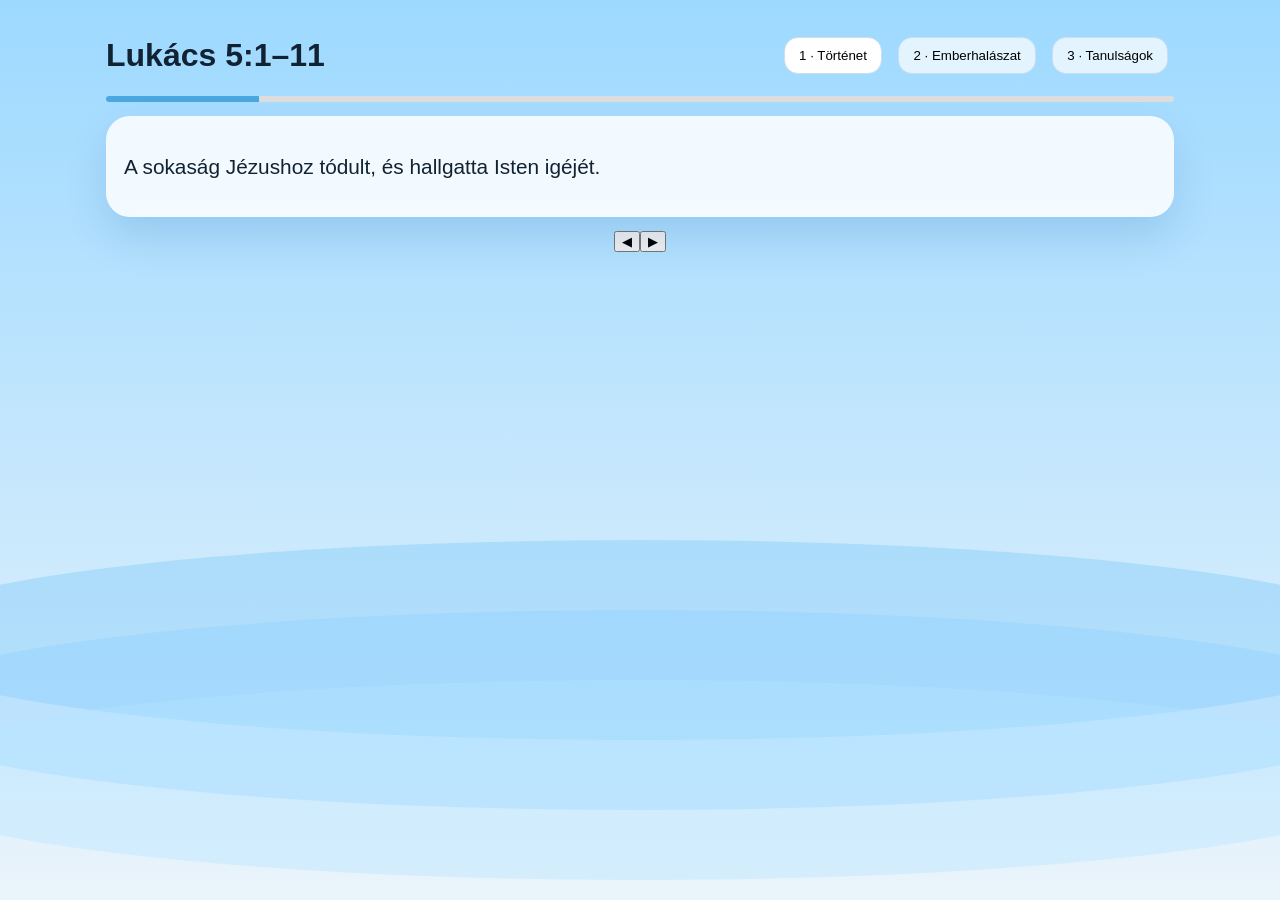
==== commit aef33a6c: "Add files via upload" ====
--- a/index.html
+++ b/index.html
@@ -2,245 +2,57 @@
 <html lang="hu">
 <head>
   <meta charset="UTF-8" />
-  <meta name="viewport" content="width=device-width, initial-scale=1.0, viewport-fit=cover" />
-  <meta name="description" content="Emberhalászat 2.1 – modern, mobilbarát bibliai játékcsomag Lukács 5:1–11 alapján." />
-  <meta name="theme-color" content="#0b7cff" />
-  <title>Emberhalászat 2.1 – Lukács 5:1–11</title>
-  <link rel="preconnect" href="https://fonts.googleapis.com">
-  <link rel="preconnect" href="https://fonts.gstatic.com" crossorigin>
-  <link href="https://fonts.googleapis.com/css2?family=Nunito:wght@400;600;700;800;900&display=swap" rel="stylesheet">
+  <meta name="viewport" content="width=device-width, initial-scale=1.0" />
+  <title>Lukács 5 – Interaktív játék</title>
+  <link href="https://fonts.googleapis.com/css2?family=Nunito:wght@400;700;900&display=swap" rel="stylesheet">
   <link rel="stylesheet" href="css/style.css" />
 </head>
 <body>
-  <div class="bg-orb orb-a"></div>
-  <div class="bg-orb orb-b"></div>
-  <div class="bg-grid"></div>
-
-  <div class="app-shell">
-    <header class="topbar reveal">
-      <div class="brand-wrap">
-        <div class="brand-icon">🎣</div>
-        <div>
-          <p class="eyebrow">Prototípus 2.1 · modern bibliai játékélmény</p>
-          <h1>Emberhalászat – Lukács 5:1–11</h1>
-        </div>
-      </div>
-      <div class="top-actions">
-        <button class="ghost-btn small" id="soundToggleBtn" type="button" aria-pressed="true">🔊 Hang: be</button>
-        <button class="ghost-btn small" id="resetProgressBtn" type="button">Haladás törlése</button>
-      </div>
-    </header>
-
-    <main>
-      <section class="screen active" id="screen-menu">
-        <div class="hero-card card glass reveal">
-          <div class="hero-copy">
-            <span class="pill">Lukács 5:1–11 · modern, képes, mobilbarát</span>
-            <h2>Három egymásra épülő játékmód egy teljes történetívben</h2>
-            <p>
-              A játékcsomag célja, hogy Péter elhívását ne csak elolvasd, hanem <strong>átéld</strong>:
-              először megtapasztalod az „emberhalászat” képet, aztán végigjárod a teljes történetet,
-              végül alkalmazod a tanulságokat valódi döntési helyzetekben.
-            </p>
-            <div class="hero-actions">
-              <button class="primary-btn shimmer" data-go="fishing">Indítás</button>
-              <button class="ghost-btn" data-go="story">Történet megnyitása</button>
-            </div>
-          </div>
-          <div class="hero-illustration" aria-hidden="true">
-            <div class="sun-glow"></div>
-            <div class="hero-boat">⛵</div>
-            <div class="hero-wave wave-1"></div>
-            <div class="hero-wave wave-2"></div>
-            <div class="hero-wave wave-3"></div>
-            <div class="hero-person p1">🧍</div>
-            <div class="hero-person p2">🧍‍♀️</div>
-            <div class="hero-person p3">🧒</div>
-            <div class="hero-spark s1">✦</div>
-            <div class="hero-spark s2">✦</div>
-            <div class="hero-spark s3">✦</div>
-          </div>
-        </div>
-
-        <div class="menu-grid reveal delay-1">
-          <article class="card mode-card">
-            <div class="icon-badge fishing">🎯</div>
-            <div>
-              <h3>1. Emberhalászat – küldetésjáték</h3>
-              <p>Dobd ki a hálót mozgó emberekre. Minden sikeres elérés után rövid evangéliumi üzenet és igehely jelenik meg.</p>
-            </div>
-            <button class="primary-btn" data-go="fishing">Játék indítása</button>
-          </article>
-
-          <article class="card mode-card">
-            <div class="icon-badge story">📖</div>
-            <div>
-              <h3>2. Képes interaktív történet</h3>
-              <p>Lukács 5:1–11 teljes története jelenetről jelenetre, illusztrációkkal, Jézus és Péter válaszaival.</p>
-            </div>
-            <button class="primary-btn" data-go="story">Történet indítása</button>
-          </article>
-
-          <article class="card mode-card">
-            <div class="icon-badge lesson">🧭</div>
-            <div>
-              <h3>3. Tanulság-labor</h3>
-              <p>Sorrendrakó, döntési helyzetek és elhívás-műhely. Több hozzáadott érték, jobban feldolgozható tanulságokkal.</p>
-            </div>
-            <button class="primary-btn" data-go="lesson">Labor megnyitása</button>
-          </article>
-        </div>
-
-        <section class="card progress-card reveal delay-2">
-          <div>
-            <p class="eyebrow">Játékos útvonal</p>
-            <h3>Haladás</h3>
-          </div>
-          <div class="progress-steps" id="menuProgressSteps"></div>
-        </section>
-      </section>
-
-      <section class="screen" id="screen-fishing">
-        <div class="screen-header reveal">
-          <button class="back-btn" data-go="menu">← Menü</button>
-          <div>
-            <p class="eyebrow">1. játékmód</p>
-            <h2>Emberhalászat – elérés, nem puszta gyűjtés</h2>
-          </div>
-        </div>
-
-        <div class="two-col reveal delay-1">
-          <div class="card gameplay-card">
-            <div class="hud-row four">
-              <div class="stat glow"><span>Idő</span><strong id="fishingTime">35</strong></div>
-              <div class="stat glow"><span>Elért emberek</span><strong id="fishingScore">0</strong></div>
-              <div class="stat glow"><span>Kombó</span><strong id="fishingCombo">x1</strong></div>
-              <div class="stat glow"><span>Küldetés</span><strong id="fishingGoal">12</strong></div>
-            </div>
-
-            <div class="fishing-arena" id="fishingArena" aria-label="Galileai-tó játéktér">
-              <div class="bubble-layer" id="bubbleLayer"></div>
-              <div class="boat-track">
-                <div class="boat-sprite" id="boatSprite">🚤</div>
-              </div>
-              <div class="drop-line" id="dropLine"></div>
-              <div class="net-effect" id="netEffect">🕸️</div>
-              <div class="impact-ring" id="impactRing"></div>
-              <div class="water-hint">Időzítsd a hálót, és érd el a mozgó embereket a vízen! A siker után rövid evangéliumi üzenet jelenik meg.</div>
-            </div>
-
-            <div class="controls-row">
-              <button class="primary-btn big shimmer" id="castNetBtn" type="button">Háló dobása</button>
-              <button class="ghost-btn" id="restartFishingBtn" type="button">Újra</button>
-            </div>
-          </div>
-
-          <aside class="card sidebar-card floating">
-            <div class="teaching-card premium" id="teachingCard">
-              <p class="eyebrow">Evangéliumi üzenet</p>
-              <p id="teachingText">A játék során minden elért ember után rövid, alkalmazható igei üzenet jelenik meg.</p>
-              <div class="verse-ref" id="teachingRef">Kezdd el a játékot</div>
-            </div>
-            <div class="mini-note">
-              <p class="eyebrow">Miért jobb ez a játékmód?</p>
-              <p>Itt már nem absztrakt szíveket gyűjtesz, hanem <strong>embereket érsz el</strong>. A hangsúly azon van, hogy Jézus követőjeként az emberek felé fordulunk.</p>
-            </div>
-          </aside>
-        </div>
-
-        <div class="overlay hidden" id="fishingEndOverlay">
-          <div class="card overlay-card celebrate">
-            <span class="pill">Játékkör vége</span>
-            <h3 id="fishingEndTitle">Szép küldetés!</h3>
-            <p id="fishingEndSummary"></p>
-            <div class="overlay-actions">
-              <button class="primary-btn shimmer" id="fishingContinueBtn" type="button">Tovább a történethez</button>
-              <button class="ghost-btn" id="fishingReplayBtn" type="button">Újrajátszás</button>
-            </div>
-          </div>
-        </div>
-      </section>
-
-      <section class="screen" id="screen-story">
-        <div class="screen-header reveal">
-          <button class="back-btn" data-go="menu">← Menü</button>
-          <div>
-            <p class="eyebrow">2. játékmód</p>
-            <h2>Képes interaktív történet – Lukács 5:1–11 teljes ívben</h2>
-          </div>
-        </div>
-
-        <div class="story-shell reveal delay-1">
-          <div class="card story-visual-card">
-            <div class="story-progress sticky-top">
-              <span id="storyStepLabel">Jelenet 1 / 9</span>
-              <div class="progress-bar"><div id="storyProgressFill"></div></div>
-            </div>
-            <div class="story-visual" id="storyVisual"></div>
-          </div>
-
-          <div class="card story-card">
-            <div class="dialogue-box big">
-              <div class="avatar Jesus" id="storyAvatar">J</div>
-              <div class="bubble">
-                <p class="speaker" id="storySpeaker">Jézus</p>
-                <p id="storyText"></p>
-              </div>
-            </div>
-            <div class="verse-chip" id="storyVerseChip">Lk 5</div>
-            <div class="feedback hidden" id="storyFeedback"></div>
-            <div class="choices" id="storyChoices"></div>
-          </div>
-        </div>
-
-        <div class="overlay hidden" id="storyEndOverlay">
-          <div class="card overlay-card celebrate">
-            <span class="pill">Történet vége</span>
-            <h3>Jézus nemcsak csodát adott, hanem elhívást is</h3>
-            <p>A történet végén Péter, Jakab és János mindent ott hagyva követték Jézust. Innen indul az „emberhalászat” valódi jelentése.</p>
-            <div class="overlay-actions">
-              <button class="primary-btn shimmer" id="storyContinueBtn" type="button">Tovább a Tanulság-laborba</button>
-              <button class="ghost-btn" id="storyMenuBtn" type="button">Menü</button>
-            </div>
-          </div>
-        </div>
-      </section>
-
-      <section class="screen" id="screen-lesson">
-        <div class="screen-header reveal">
-          <button class="back-btn" data-go="menu">← Menü</button>
-          <div>
-            <p class="eyebrow">3. játékmód</p>
-            <h2>Tanulság-labor – több hozzáadott érték, mélyebb feldolgozás</h2>
-          </div>
-        </div>
-
-        <div class="card lesson-card reveal delay-1">
-          <div class="story-progress lesson-progress">
-            <span id="lessonStepLabel">Feladat 1 / 4</span>
-            <div class="progress-bar"><div id="lessonProgressFill"></div></div>
-          </div>
-          <div id="lessonStage"></div>
-          <div class="lesson-actions">
-            <button class="ghost-btn" id="restartLessonBtn" type="button">Újrakezdés</button>
-          </div>
-        </div>
-
-        <div class="overlay hidden" id="lessonEndOverlay">
-          <div class="card overlay-card celebrate">
-            <span class="pill">Befejezted</span>
-            <h3>Feldolgoztad a történet lényegét</h3>
-            <p id="lessonEndSummary"></p>
-            <div class="overlay-actions">
-              <button class="primary-btn shimmer" id="lessonMenuBtn" type="button">Vissza a menübe</button>
-              <button class="ghost-btn" id="lessonReplayBtn" type="button">Újrajátszás</button>
-            </div>
-          </div>
-        </div>
-      </section>
-    </main>
+<div class="bg">
+  <div class="wave w1"></div><div class="wave w2"></div><div class="wave w3"></div>
+</div>
+<div class="app">
+<header class="topbar">
+  <h1>Lukács 5:1–11</h1>
+  <nav>
+    <button data-tab="story" class="active">1 · Történet</button>
+    <button data-tab="fish">2 · Emberhalászat</button>
+    <button data-tab="learn">3 · Tanulságok</button>
+  </nav>
+</header>
+<main>
+<!-- GAME 1 -->
+<section id="story" class="tab active">
+  <div class="progress"><div id="storyProgress"></div></div>
+  <div id="storyCard" class="card"></div>
+  <div class="controls"><button id="prevStory">◀</button><button id="nextStory">▶</button></div>
+</section>
+<!-- GAME 2 -->
+<section id="fish" class="tab">
+  <div class="card">
+    <p class="text">Időzítsd a meghívást és érd el az embereket.</p>
+    <div id="lake">
+      <div id="boat">🚤</div>
+    </div>
+    <button id="castBtn">Meghívás</button>
+    <p id="fishMsg" class="hint"></p>
   </div>
-
-  <script src="js/script.js"></script>
+</section>
+<!-- GAME 3 -->
+<section id="learn" class="tab">
+  <div class="card">
+    <p class="text">A történet íve</p>
+    <div id="order"></div>
+    <p id="orderMsg" class="hint"></p>
+  </div>
+  <div class="card">
+    <p class="text">Melyik állapot jellemez most?</p>
+    <div id="stateOptions"></div>
+    <p id="stateMsg" class="hint"></p>
+  </div>
+</section>
+</main>
+</div>
+<script src="js/app.js"></script>
 </body>
-</html>
+</html>
--- a/css/style.css
+++ b/css/style.css
@@ -1,29 +1,24 @@
 *{box-sizing:border-box}body{margin:0;font-family:Nunito,sans-serif;color:#123}
-.bg{position:fixed;inset:0;background:linear-gradient(180deg,#9dd9ff,#eaf4fb);overflow:hidden;z-index:-1}
-.wave{position:absolute;left:-10%;right:-10%;height:200px;border-radius:50%;opacity:.45}
+.bg{position:fixed;inset:0;background:linear-gradient(180deg,#9dd9ff,#eaf4fb);z-index:-1;overflow:hidden}
+.wave{position:absolute;left:-10%;right:-10%;height:200px;border-radius:50%;opacity:.4}
 .w1{bottom:160px;background:#7cc7f7;animation:drift 18s ease-in-out infinite}
 .w2{bottom:90px;background:#8fd0ff;animation:drift 24s ease-in-out infinite reverse}
 .w3{bottom:20px;background:#b3e4ff;animation:drift 30s ease-in-out infinite}
-@keyframes drift{0%{transform:translateX(0)}50%{transform:translateX(10%)}100%{transform:translateX(0)}}
-
+@keyframes drift{0%{transform:translateX(0)}50%{transform:translateX(8%)}100%{transform:translateX(0)}}
 .app{max-width:1100px;margin:auto;padding:16px}
 .topbar{display:flex;justify-content:space-between;align-items:center}
-nav button{margin:0 6px;padding:10px 14px;border-radius:14px;border:1px solid #cde;background:rgba(255,255,255,.7)}
-nav button:hover{background:#fff}
+nav button{margin:0 6px;padding:10px 14px;border-radius:14px;border:1px solid #cde;background:rgba(255,255,255,.7);cursor:pointer}
+nav button.active{background:#fff}
 .tab{display:none}.tab.active{display:block}
 .card{background:rgba(255,255,255,.85);backdrop-filter:blur(10px);border-radius:24px;padding:18px;margin:14px 0;box-shadow:0 20px 40px rgba(0,80,160,.15)}
-.scene{display:none;animation:fade .5s ease}.scene.active{display:block}
-.eyebrow{font-size:.75rem;letter-spacing:.08em;text-transform:uppercase;color:#246}
-.text{font-size:1.4rem}
-.controls{text-align:center;margin-top:12px}
-.choices button{margin:6px;padding:10px 14px;border-radius:14px}
-.good{background:#b7f5c9}.bad{background:#ffd6d6}
-.hint{color:#345;margin-top:8px}
-.fish-grid{display:grid;grid-template-columns:1fr 1fr 1fr;gap:14px}
-.verse{background:#eef;border:2px dashed #99f;border-radius:18px;padding:14px}
-.person{background:#f7fbff;border-radius:18px;padding:18px;text-align:center}
-.dd{display:flex;gap:12px;flex-wrap:wrap}
-.dd.split{flex-wrap:nowrap}
-#left div,#order div{background:#fff;border-radius:14px;padding:12px}
-#right{min-height:80px;border:2px dashed #99b;border-radius:14px;padding:12px}
-@keyframes fade{from{opacity:0;transform:translateY(6px)}to{opacity:1;transform:none}}+.text{font-size:1.3rem}
+.controls{text-align:center}
+button{cursor:pointer}
+.progress{height:6px;background:#ddd;border-radius:6px;overflow:hidden;margin-bottom:12px}
+.progress div{height:100%;background:#4aa7e0;width:0}
+#lake{position:relative;height:260px;border-radius:20px;background:linear-gradient(#6fb9e7,#4599d4);overflow:hidden;margin:12px 0}
+#boat{position:absolute;left:45%;bottom:10px;font-size:2rem}
+.person{position:absolute;font-size:1.4rem;animation:float 6s linear infinite}
+@keyframes float{0%{transform:translateX(0)}100%{transform:translateX(-120%)}}
+#order div,#stateOptions div{background:#fff;margin:6px;padding:10px;border-radius:14px;cursor:pointer}
+.hint{color:#345}
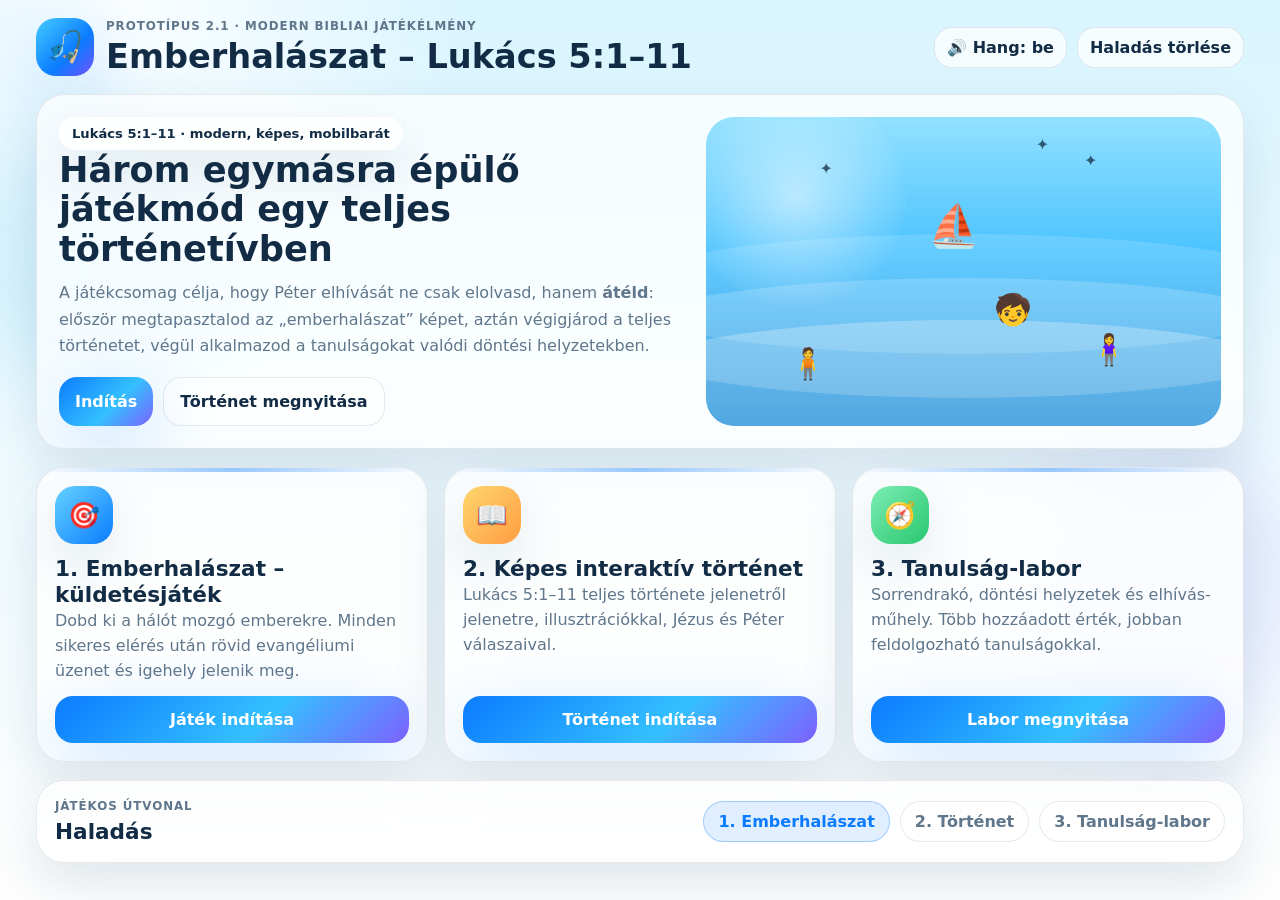
==== commit e8195b9c: "Add files via upload" ====
--- a/index.html
+++ b/index.html
@@ -2,57 +2,245 @@
 <html lang="hu">
 <head>
   <meta charset="UTF-8" />
-  <meta name="viewport" content="width=device-width, initial-scale=1.0" />
-  <title>Lukács 5 – Interaktív játék</title>
-  <link href="https://fonts.googleapis.com/css2?family=Nunito:wght@400;700;900&display=swap" rel="stylesheet">
+  <meta name="viewport" content="width=device-width, initial-scale=1.0, viewport-fit=cover" />
+  <meta name="description" content="Emberhalászat 2.1 – modern, mobilbarát bibliai játékcsomag Lukács 5:1–11 alapján." />
+  <meta name="theme-color" content="#0b7cff" />
+  <title>Emberhalászat 2.1 – Lukács 5:1–11</title>
+  <link rel="preconnect" href="https://fonts.googleapis.com">
+  <link rel="preconnect" href="https://fonts.gstatic.com" crossorigin>
+  <link href="https://fonts.googleapis.com/css2?family=Nunito:wght@400;600;700;800;900&display=swap" rel="stylesheet">
   <link rel="stylesheet" href="css/style.css" />
 </head>
 <body>
-<div class="bg">
-  <div class="wave w1"></div><div class="wave w2"></div><div class="wave w3"></div>
-</div>
-<div class="app">
-<header class="topbar">
-  <h1>Lukács 5:1–11</h1>
-  <nav>
-    <button data-tab="story" class="active">1 · Történet</button>
-    <button data-tab="fish">2 · Emberhalászat</button>
-    <button data-tab="learn">3 · Tanulságok</button>
-  </nav>
-</header>
-<main>
-<!-- GAME 1 -->
-<section id="story" class="tab active">
-  <div class="progress"><div id="storyProgress"></div></div>
-  <div id="storyCard" class="card"></div>
-  <div class="controls"><button id="prevStory">◀</button><button id="nextStory">▶</button></div>
-</section>
-<!-- GAME 2 -->
-<section id="fish" class="tab">
-  <div class="card">
-    <p class="text">Időzítsd a meghívást és érd el az embereket.</p>
-    <div id="lake">
-      <div id="boat">🚤</div>
-    </div>
-    <button id="castBtn">Meghívás</button>
-    <p id="fishMsg" class="hint"></p>
+  <div class="bg-orb orb-a"></div>
+  <div class="bg-orb orb-b"></div>
+  <div class="bg-grid"></div>
+
+  <div class="app-shell">
+    <header class="topbar reveal">
+      <div class="brand-wrap">
+        <div class="brand-icon">🎣</div>
+        <div>
+          <p class="eyebrow">Prototípus 2.1 · modern bibliai játékélmény</p>
+          <h1>Emberhalászat – Lukács 5:1–11</h1>
+        </div>
+      </div>
+      <div class="top-actions">
+        <button class="ghost-btn small" id="soundToggleBtn" type="button" aria-pressed="true">🔊 Hang: be</button>
+        <button class="ghost-btn small" id="resetProgressBtn" type="button">Haladás törlése</button>
+      </div>
+    </header>
+
+    <main>
+      <section class="screen active" id="screen-menu">
+        <div class="hero-card card glass reveal">
+          <div class="hero-copy">
+            <span class="pill">Lukács 5:1–11 · modern, képes, mobilbarát</span>
+            <h2>Három egymásra épülő játékmód egy teljes történetívben</h2>
+            <p>
+              A játékcsomag célja, hogy Péter elhívását ne csak elolvasd, hanem <strong>átéld</strong>:
+              először megtapasztalod az „emberhalászat” képet, aztán végigjárod a teljes történetet,
+              végül alkalmazod a tanulságokat valódi döntési helyzetekben.
+            </p>
+            <div class="hero-actions">
+              <button class="primary-btn shimmer" data-go="fishing">Indítás</button>
+              <button class="ghost-btn" data-go="story">Történet megnyitása</button>
+            </div>
+          </div>
+          <div class="hero-illustration" aria-hidden="true">
+            <div class="sun-glow"></div>
+            <div class="hero-boat">⛵</div>
+            <div class="hero-wave wave-1"></div>
+            <div class="hero-wave wave-2"></div>
+            <div class="hero-wave wave-3"></div>
+            <div class="hero-person p1">🧍</div>
+            <div class="hero-person p2">🧍‍♀️</div>
+            <div class="hero-person p3">🧒</div>
+            <div class="hero-spark s1">✦</div>
+            <div class="hero-spark s2">✦</div>
+            <div class="hero-spark s3">✦</div>
+          </div>
+        </div>
+
+        <div class="menu-grid reveal delay-1">
+          <article class="card mode-card">
+            <div class="icon-badge fishing">🎯</div>
+            <div>
+              <h3>1. Emberhalászat – küldetésjáték</h3>
+              <p>Dobd ki a hálót mozgó emberekre. Minden sikeres elérés után rövid evangéliumi üzenet és igehely jelenik meg.</p>
+            </div>
+            <button class="primary-btn" data-go="fishing">Játék indítása</button>
+          </article>
+
+          <article class="card mode-card">
+            <div class="icon-badge story">📖</div>
+            <div>
+              <h3>2. Képes interaktív történet</h3>
+              <p>Lukács 5:1–11 teljes története jelenetről jelenetre, illusztrációkkal, Jézus és Péter válaszaival.</p>
+            </div>
+            <button class="primary-btn" data-go="story">Történet indítása</button>
+          </article>
+
+          <article class="card mode-card">
+            <div class="icon-badge lesson">🧭</div>
+            <div>
+              <h3>3. Tanulság-labor</h3>
+              <p>Sorrendrakó, döntési helyzetek és elhívás-műhely. Több hozzáadott érték, jobban feldolgozható tanulságokkal.</p>
+            </div>
+            <button class="primary-btn" data-go="lesson">Labor megnyitása</button>
+          </article>
+        </div>
+
+        <section class="card progress-card reveal delay-2">
+          <div>
+            <p class="eyebrow">Játékos útvonal</p>
+            <h3>Haladás</h3>
+          </div>
+          <div class="progress-steps" id="menuProgressSteps"></div>
+        </section>
+      </section>
+
+      <section class="screen" id="screen-fishing">
+        <div class="screen-header reveal">
+          <button class="back-btn" data-go="menu">← Menü</button>
+          <div>
+            <p class="eyebrow">1. játékmód</p>
+            <h2>Emberhalászat – elérés, nem puszta gyűjtés</h2>
+          </div>
+        </div>
+
+        <div class="two-col reveal delay-1">
+          <div class="card gameplay-card">
+            <div class="hud-row four">
+              <div class="stat glow"><span>Idő</span><strong id="fishingTime">35</strong></div>
+              <div class="stat glow"><span>Elért emberek</span><strong id="fishingScore">0</strong></div>
+              <div class="stat glow"><span>Kombó</span><strong id="fishingCombo">x1</strong></div>
+              <div class="stat glow"><span>Küldetés</span><strong id="fishingGoal">12</strong></div>
+            </div>
+
+            <div class="fishing-arena" id="fishingArena" aria-label="Galileai-tó játéktér">
+              <div class="bubble-layer" id="bubbleLayer"></div>
+              <div class="boat-track">
+                <div class="boat-sprite" id="boatSprite">🚤</div>
+              </div>
+              <div class="drop-line" id="dropLine"></div>
+              <div class="net-effect" id="netEffect">🕸️</div>
+              <div class="impact-ring" id="impactRing"></div>
+              <div class="water-hint">Időzítsd a hálót, és érd el a mozgó embereket a vízen! A siker után rövid evangéliumi üzenet jelenik meg.</div>
+            </div>
+
+            <div class="controls-row">
+              <button class="primary-btn big shimmer" id="castNetBtn" type="button">Háló dobása</button>
+              <button class="ghost-btn" id="restartFishingBtn" type="button">Újra</button>
+            </div>
+          </div>
+
+          <aside class="card sidebar-card floating">
+            <div class="teaching-card premium" id="teachingCard">
+              <p class="eyebrow">Evangéliumi üzenet</p>
+              <p id="teachingText">A játék során minden elért ember után rövid, alkalmazható igei üzenet jelenik meg.</p>
+              <div class="verse-ref" id="teachingRef">Kezdd el a játékot</div>
+            </div>
+            <div class="mini-note">
+              <p class="eyebrow">Miért jobb ez a játékmód?</p>
+              <p>Itt már nem absztrakt szíveket gyűjtesz, hanem <strong>embereket érsz el</strong>. A hangsúly azon van, hogy Jézus követőjeként az emberek felé fordulunk.</p>
+            </div>
+          </aside>
+        </div>
+
+        <div class="overlay hidden" id="fishingEndOverlay">
+          <div class="card overlay-card celebrate">
+            <span class="pill">Játékkör vége</span>
+            <h3 id="fishingEndTitle">Szép küldetés!</h3>
+            <p id="fishingEndSummary"></p>
+            <div class="overlay-actions">
+              <button class="primary-btn shimmer" id="fishingContinueBtn" type="button">Tovább a történethez</button>
+              <button class="ghost-btn" id="fishingReplayBtn" type="button">Újrajátszás</button>
+            </div>
+          </div>
+        </div>
+      </section>
+
+      <section class="screen" id="screen-story">
+        <div class="screen-header reveal">
+          <button class="back-btn" data-go="menu">← Menü</button>
+          <div>
+            <p class="eyebrow">2. játékmód</p>
+            <h2>Képes interaktív történet – Lukács 5:1–11 teljes ívben</h2>
+          </div>
+        </div>
+
+        <div class="story-shell reveal delay-1">
+          <div class="card story-visual-card">
+            <div class="story-progress sticky-top">
+              <span id="storyStepLabel">Jelenet 1 / 9</span>
+              <div class="progress-bar"><div id="storyProgressFill"></div></div>
+            </div>
+            <div class="story-visual" id="storyVisual"></div>
+          </div>
+
+          <div class="card story-card">
+            <div class="dialogue-box big">
+              <div class="avatar Jesus" id="storyAvatar">J</div>
+              <div class="bubble">
+                <p class="speaker" id="storySpeaker">Jézus</p>
+                <p id="storyText"></p>
+              </div>
+            </div>
+            <div class="verse-chip" id="storyVerseChip">Lk 5</div>
+            <div class="feedback hidden" id="storyFeedback"></div>
+            <div class="choices" id="storyChoices"></div>
+          </div>
+        </div>
+
+        <div class="overlay hidden" id="storyEndOverlay">
+          <div class="card overlay-card celebrate">
+            <span class="pill">Történet vége</span>
+            <h3>Jézus nemcsak csodát adott, hanem elhívást is</h3>
+            <p>A történet végén Péter, Jakab és János mindent ott hagyva követték Jézust. Innen indul az „emberhalászat” valódi jelentése.</p>
+            <div class="overlay-actions">
+              <button class="primary-btn shimmer" id="storyContinueBtn" type="button">Tovább a Tanulság-laborba</button>
+              <button class="ghost-btn" id="storyMenuBtn" type="button">Menü</button>
+            </div>
+          </div>
+        </div>
+      </section>
+
+      <section class="screen" id="screen-lesson">
+        <div class="screen-header reveal">
+          <button class="back-btn" data-go="menu">← Menü</button>
+          <div>
+            <p class="eyebrow">3. játékmód</p>
+            <h2>Tanulság-labor – több hozzáadott érték, mélyebb feldolgozás</h2>
+          </div>
+        </div>
+
+        <div class="card lesson-card reveal delay-1">
+          <div class="story-progress lesson-progress">
+            <span id="lessonStepLabel">Feladat 1 / 4</span>
+            <div class="progress-bar"><div id="lessonProgressFill"></div></div>
+          </div>
+          <div id="lessonStage"></div>
+          <div class="lesson-actions">
+            <button class="ghost-btn" id="restartLessonBtn" type="button">Újrakezdés</button>
+          </div>
+        </div>
+
+        <div class="overlay hidden" id="lessonEndOverlay">
+          <div class="card overlay-card celebrate">
+            <span class="pill">Befejezted</span>
+            <h3>Feldolgoztad a történet lényegét</h3>
+            <p id="lessonEndSummary"></p>
+            <div class="overlay-actions">
+              <button class="primary-btn shimmer" id="lessonMenuBtn" type="button">Vissza a menübe</button>
+              <button class="ghost-btn" id="lessonReplayBtn" type="button">Újrajátszás</button>
+            </div>
+          </div>
+        </div>
+      </section>
+    </main>
   </div>
-</section>
-<!-- GAME 3 -->
-<section id="learn" class="tab">
-  <div class="card">
-    <p class="text">A történet íve</p>
-    <div id="order"></div>
-    <p id="orderMsg" class="hint"></p>
-  </div>
-  <div class="card">
-    <p class="text">Melyik állapot jellemez most?</p>
-    <div id="stateOptions"></div>
-    <p id="stateMsg" class="hint"></p>
-  </div>
-</section>
-</main>
-</div>
-<script src="js/app.js"></script>
+
+  <script src="js/script.js"></script>
 </body>
-</html>+</html>
--- a/css/style.css
+++ b/css/style.css
@@ -1,24 +1,136 @@
-*{box-sizing:border-box}body{margin:0;font-family:Nunito,sans-serif;color:#123}
-.bg{position:fixed;inset:0;background:linear-gradient(180deg,#9dd9ff,#eaf4fb);z-index:-1;overflow:hidden}
-.wave{position:absolute;left:-10%;right:-10%;height:200px;border-radius:50%;opacity:.4}
-.w1{bottom:160px;background:#7cc7f7;animation:drift 18s ease-in-out infinite}
-.w2{bottom:90px;background:#8fd0ff;animation:drift 24s ease-in-out infinite reverse}
-.w3{bottom:20px;background:#b3e4ff;animation:drift 30s ease-in-out infinite}
-@keyframes drift{0%{transform:translateX(0)}50%{transform:translateX(8%)}100%{transform:translateX(0)}}
-.app{max-width:1100px;margin:auto;padding:16px}
-.topbar{display:flex;justify-content:space-between;align-items:center}
-nav button{margin:0 6px;padding:10px 14px;border-radius:14px;border:1px solid #cde;background:rgba(255,255,255,.7);cursor:pointer}
-nav button.active{background:#fff}
-.tab{display:none}.tab.active{display:block}
-.card{background:rgba(255,255,255,.85);backdrop-filter:blur(10px);border-radius:24px;padding:18px;margin:14px 0;box-shadow:0 20px 40px rgba(0,80,160,.15)}
-.text{font-size:1.3rem}
-.controls{text-align:center}
-button{cursor:pointer}
-.progress{height:6px;background:#ddd;border-radius:6px;overflow:hidden;margin-bottom:12px}
-.progress div{height:100%;background:#4aa7e0;width:0}
-#lake{position:relative;height:260px;border-radius:20px;background:linear-gradient(#6fb9e7,#4599d4);overflow:hidden;margin:12px 0}
-#boat{position:absolute;left:45%;bottom:10px;font-size:2rem}
-.person{position:absolute;font-size:1.4rem;animation:float 6s linear infinite}
-@keyframes float{0%{transform:translateX(0)}100%{transform:translateX(-120%)}}
-#order div,#stateOptions div{background:#fff;margin:6px;padding:10px;border-radius:14px;cursor:pointer}
-.hint{color:#345}+:root {
+  --bg: #eaf8ff;
+  --text: #122c45;
+  --muted: #5f768b;
+  --primary: #0b7cff;
+  --primary2: #34c0ff;
+  --accent: #7d62ff;
+  --green: #28c76f;
+  --yellow: #ffd14e;
+  --orange: #ff9d43;
+  --rose: #ff5b91;
+  --card: rgba(255,255,255,.80);
+  --line: rgba(18,44,69,.10);
+  --shadow: 0 22px 54px rgba(16,65,104,.13);
+  --shadow-strong: 0 20px 70px rgba(11,124,255,.22);
+  --radius: 28px;
+  --safe-bottom: env(safe-area-inset-bottom, 0px);
+}
+*{box-sizing:border-box}
+html{scroll-behavior:smooth}
+body{
+  margin:0;
+  font-family:'Nunito',system-ui,-apple-system,BlinkMacSystemFont,'Segoe UI',sans-serif;
+  color:var(--text);
+  background:
+    radial-gradient(circle at 10% 0%, rgba(255,255,255,.88), transparent 23%),
+    linear-gradient(180deg,#d9f5ff 0%,#eefbff 48%,#ffffff 100%);
+  min-height:100vh;
+  overflow-x:hidden;
+}
+button{font:inherit}
+h1,h2,h3,p{margin:0}
+h1{font-size:clamp(1.3rem,3vw,2.1rem);line-height:1.08}
+h2{font-size:clamp(1.45rem,3vw,2.2rem);line-height:1.12}
+h3{font-size:clamp(1.06rem,2.5vw,1.35rem);line-height:1.2}
+.bg-orb{position:fixed;border-radius:999px;filter:blur(42px);opacity:.44;pointer-events:none;z-index:0}
+.orb-a{width:260px;height:260px;left:-40px;top:120px;background:rgba(52,192,255,.25)}
+.orb-b{width:300px;height:300px;right:-40px;bottom:18%;background:rgba(125,98,255,.20)}
+.bg-grid{position:fixed;inset:0;background-image:linear-gradient(rgba(255,255,255,.12) 1px,transparent 1px),linear-gradient(90deg,rgba(255,255,255,.12) 1px,transparent 1px);background-size:26px 26px;mask-image:linear-gradient(180deg,rgba(0,0,0,.24),transparent 70%);opacity:.35;pointer-events:none;z-index:0}
+.app-shell{position:relative;z-index:1;max-width:1240px;margin:0 auto;padding:18px 16px calc(24px + var(--safe-bottom))}
+.topbar{display:flex;align-items:center;justify-content:space-between;gap:12px;margin-bottom:18px}
+.top-actions{display:flex;gap:10px;flex-wrap:wrap;justify-content:flex-end}
+.brand-wrap{display:flex;align-items:center;gap:12px}
+.brand-icon{width:58px;height:58px;border-radius:20px;display:grid;place-items:center;font-size:1.9rem;color:#fff;background:linear-gradient(135deg,#44ccff,#0b7cff 60%,#7252ff);box-shadow:var(--shadow-strong)}
+.eyebrow{text-transform:uppercase;letter-spacing:.08em;color:var(--muted);font-size:.74rem;font-weight:900;margin-bottom:6px}
+.pill,.verse-chip,.verse-ref{display:inline-flex;align-items:center;border-radius:999px;padding:8px 12px;font-weight:900}
+.pill{font-size:.82rem;background:rgba(255,255,255,.82);border:1px solid rgba(255,255,255,.92);box-shadow:var(--shadow)}
+.card{background:var(--card);backdrop-filter:blur(16px);border:1px solid var(--line);border-radius:var(--radius);box-shadow:var(--shadow)}
+.glass{background:rgba(255,255,255,.72)}
+.screen{display:none}
+.screen.active{display:block}
+.reveal{animation:fadeUp .55s ease both}
+.delay-1{animation-delay:.08s}.delay-2{animation-delay:.16s}
+@keyframes fadeUp{from{opacity:0;transform:translateY(10px)}to{opacity:1;transform:translateY(0)}}
+.primary-btn,.ghost-btn,.back-btn,.choice-btn,.challenge-btn,.sequence-card,.persona-card,.fear-chip{transition:transform .16s ease,box-shadow .22s ease,background .2s ease,opacity .2s ease}
+.primary-btn,.ghost-btn,.back-btn{border:none;border-radius:18px;padding:14px 16px;font-weight:900;cursor:pointer}
+.primary-btn:hover,.ghost-btn:hover,.back-btn:hover,.choice-btn:hover,.challenge-btn:hover,.sequence-card:hover,.persona-card:hover,.fear-chip:hover{transform:translateY(-1px)}
+.primary-btn:active,.ghost-btn:active,.back-btn:active{transform:translateY(0)}
+.primary-btn{color:#fff;background:linear-gradient(135deg,var(--primary),var(--primary2) 58%,var(--accent));box-shadow:var(--shadow-strong)}
+.primary-btn.big{font-size:1.06rem;min-width:180px;padding:16px 22px}
+.ghost-btn,.back-btn{color:var(--text);background:rgba(255,255,255,.72);border:1px solid var(--line)}
+.small{padding:10px 12px}
+button:disabled{opacity:.64;cursor:not-allowed;transform:none!important}
+.shimmer{position:relative;overflow:hidden}
+.shimmer::after{content:'';position:absolute;top:-50%;bottom:-50%;width:40px;left:-60px;transform:rotate(18deg);background:linear-gradient(90deg,transparent,rgba(255,255,255,.42),transparent);animation:shimmer 3s ease-in-out infinite}
+@keyframes shimmer{0%{left:-60px}22%,100%{left:calc(100% + 60px)}}
+.hero-card{display:grid;grid-template-columns:1.1fr .9fr;gap:18px;padding:22px;margin-bottom:18px;overflow:hidden}
+.hero-copy p{margin-top:12px;max-width:62ch;color:var(--muted);line-height:1.64}
+.hero-actions{display:flex;gap:10px;flex-wrap:wrap;margin-top:18px}
+.hero-illustration{position:relative;min-height:280px;border-radius:28px;overflow:hidden;background:linear-gradient(180deg,#92e1ff 0%,#49c2ff 45%,#1688d5 100%)}
+.sun-glow{position:absolute;left:-20px;top:-30px;width:220px;height:220px;border-radius:50%;background:radial-gradient(circle,rgba(255,255,255,.54) 0,rgba(255,255,255,.08) 64%,transparent 74%)}
+.hero-boat,.hero-person,.hero-spark{position:absolute}
+.hero-boat{left:43%;top:84px;font-size:2.6rem;animation:bob 3s ease-in-out infinite}
+.hero-wave{position:absolute;left:-20%;right:-20%;border-radius:50%}
+.wave-1{bottom:72px;height:120px;background:rgba(255,255,255,.14);animation:drift 7s linear infinite}
+.wave-2{bottom:28px;height:120px;background:rgba(255,255,255,.18);animation:drift 8s linear infinite reverse}
+.wave-3{bottom:-24px;height:130px;background:rgba(255,255,255,.26);animation:drift 9s linear infinite}
+.hero-person{font-size:1.9rem;animation:floaty 4s ease-in-out infinite}
+.p1{left:16%;bottom:44px}.p2{right:18%;bottom:58px;animation-delay:.8s}.p3{left:56%;bottom:98px;animation-delay:1.4s}
+.hero-spark{font-size:1rem;opacity:.75;animation:floaty 4s ease-in-out infinite}
+.s1{right:24%;top:34px}.s2{left:22%;top:42px;animation-delay:.9s}.s3{left:64%;top:18px;animation-delay:1.6s}
+.menu-grid{display:grid;grid-template-columns:repeat(3,minmax(0,1fr));gap:16px}
+.mode-card{padding:18px;display:flex;flex-direction:column;gap:12px;position:relative;overflow:hidden}
+.mode-card::before{content:'';position:absolute;left:0;right:0;top:0;height:4px;background:linear-gradient(90deg,transparent,rgba(11,124,255,.42),transparent)}
+.mode-card p{color:var(--muted);line-height:1.58}
+.mode-card button{margin-top:auto}
+.icon-badge{width:58px;height:58px;border-radius:20px;display:grid;place-items:center;font-size:1.6rem;box-shadow:var(--shadow)}
+.icon-badge.fishing{background:linear-gradient(135deg,#64d2ff,#0b7cff)}
+.icon-badge.story{background:linear-gradient(135deg,#ffd66d,#ff9d43)}
+.icon-badge.lesson{background:linear-gradient(135deg,#7cedb3,#28c76f)}
+.progress-card{display:flex;align-items:center;justify-content:space-between;gap:16px;margin-top:18px;padding:18px}
+.progress-steps{display:flex;gap:10px;flex-wrap:wrap}
+.step-pill{padding:10px 14px;border-radius:999px;background:rgba(255,255,255,.7);border:1px solid var(--line);color:var(--muted);font-weight:900}
+.step-pill.done{background:rgba(40,199,111,.12);border-color:rgba(40,199,111,.3);color:#137548}.step-pill.current{background:rgba(11,124,255,.12);border-color:rgba(11,124,255,.3);color:var(--primary)}
+.screen-header{display:flex;align-items:center;gap:14px;flex-wrap:wrap;margin-bottom:16px}
+.two-col{display:grid;grid-template-columns:minmax(0,1.12fr) minmax(300px,.88fr);gap:16px}
+.story-shell{display:grid;grid-template-columns:minmax(0,1fr) minmax(360px,.88fr);gap:16px}
+.gameplay-card,.story-card,.story-visual-card,.lesson-card,.sidebar-card{padding:18px}
+.sidebar-card.floating{position:sticky;top:12px}
+.hud-row{display:grid;grid-template-columns:repeat(3,minmax(0,1fr));gap:10px;margin-bottom:14px}.hud-row.four{grid-template-columns:repeat(4,minmax(0,1fr))}
+.stat{padding:12px 10px;border-radius:18px;background:rgba(255,255,255,.88);border:1px solid var(--line);text-align:center}.stat.glow{box-shadow:inset 0 1px 0 rgba(255,255,255,.8),0 10px 18px rgba(11,124,255,.08)}
+.stat span{display:block;color:var(--muted);font-size:.82rem}.stat strong{font-size:1.26rem}
+.fishing-arena{position:relative;min-height:460px;border-radius:28px;overflow:hidden;background:linear-gradient(180deg,#9be6ff 0%,#65ceff 34%,#28a6e7 68%,#0e80c5 100%);border:1px solid rgba(255,255,255,.66)}
+.fishing-arena::before,.fishing-arena::after{content:'';position:absolute;left:-20%;right:-20%;border-radius:50%}
+.fishing-arena::before{bottom:-34px;height:140px;background:rgba(255,255,255,.16);animation:drift 8s linear infinite}.fishing-arena::after{bottom:-90px;height:150px;background:rgba(255,255,255,.28);animation:drift 9s linear infinite reverse}
+.bubble-layer{position:absolute;inset:0;overflow:hidden;pointer-events:none}.bubble{position:absolute;bottom:-30px;width:10px;height:10px;border-radius:50%;background:rgba(255,255,255,.36);box-shadow:inset 0 0 4px rgba(255,255,255,.62);animation:bubbleUp linear infinite}
+@keyframes bubbleUp{0%{transform:translateY(0) scale(.9);opacity:0}20%{opacity:.7}100%{transform:translateY(-500px) scale(1.2);opacity:0}}
+.boat-track{position:absolute;left:0;right:0;top:14px;height:82px}.boat-sprite{position:absolute;top:0;left:10%;width:66px;height:66px;display:grid;place-items:center;font-size:2rem;filter:drop-shadow(0 10px 10px rgba(10,57,87,.22))}
+.target{position:absolute;width:58px;height:58px;display:grid;place-items:center;border-radius:18px;background:rgba(255,255,255,.24);border:1px solid rgba(255,255,255,.48);box-shadow:0 10px 20px rgba(11,55,85,.16);backdrop-filter:blur(6px);user-select:none}
+.target .person-icon{font-size:1.6rem;line-height:1}.target .name-tag{font-size:.64rem;font-weight:900;color:#fff;background:rgba(0,0,0,.18);padding:3px 6px;border-radius:999px;margin-top:2px}.target.caught{animation:pop .44s ease forwards}.target.good{box-shadow:0 0 0 4px rgba(255,91,145,.14),0 10px 18px rgba(12,65,98,.16)}
+.drop-line{position:absolute;top:44px;width:4px;height:0;background:rgba(255,255,255,.86);border-radius:999px;box-shadow:0 0 12px rgba(255,255,255,.55);opacity:0;z-index:2}
+.net-effect,.impact-ring{position:absolute;transform:translate(-50%,-50%) scale(.5);opacity:0;pointer-events:none}
+.net-effect{font-size:1.95rem;z-index:3;filter:drop-shadow(0 8px 10px rgba(12,65,98,.18))}.impact-ring{width:90px;height:90px;border-radius:50%;border:4px solid rgba(255,255,255,.55);z-index:2}
+.water-hint{position:absolute;left:14px;right:14px;bottom:14px;padding:11px 12px;border-radius:16px;background:rgba(255,255,255,.68);font-size:.92rem;color:var(--text)}
+.controls-row{display:flex;gap:10px;flex-wrap:wrap;margin-top:14px}
+.teaching-card,.mini-note{margin-top:14px;padding:16px;border-radius:22px;border:1px solid var(--line);background:linear-gradient(180deg,rgba(255,255,255,.96),rgba(236,248,255,.94))}.teaching-card p + p,.mini-note p + p{margin-top:8px;line-height:1.58}.premium{background:linear-gradient(180deg,rgba(255,255,255,.98),rgba(230,246,255,.96));box-shadow:inset 0 1px 0 rgba(255,255,255,.8),0 12px 22px rgba(11,124,255,.08)}.verse-ref{margin-top:12px;font-size:.74rem;color:var(--primary);background:rgba(11,124,255,.10)}
+.story-progress{display:flex;flex-direction:column;gap:8px;margin-bottom:16px}.sticky-top{position:sticky;top:10px;z-index:2;background:rgba(255,255,255,.68);backdrop-filter:blur(10px);padding:8px 0 12px}.lesson-progress{margin-bottom:20px}
+.progress-bar{height:12px;border-radius:999px;background:rgba(18,44,69,.08);overflow:hidden}.progress-bar>div{height:100%;width:0;background:linear-gradient(90deg,var(--primary),var(--primary2),var(--accent));border-radius:inherit;transition:width .3s ease}
+.story-visual{min-height:460px;border-radius:24px;overflow:hidden;background:linear-gradient(180deg,rgba(247,251,255,.95),rgba(255,255,255,.94));border:1px solid var(--line);display:grid;place-items:center}
+.story-visual svg{width:100%;height:100%;display:block}
+.dialogue-box{display:flex;align-items:flex-start;gap:12px;padding:16px;border-radius:24px;background:linear-gradient(180deg,rgba(248,252,255,.96),rgba(255,255,255,.96));border:1px solid var(--line)}.dialogue-box.big{min-height:142px}
+.avatar{width:48px;height:48px;border-radius:16px;display:grid;place-items:center;font-weight:900;color:#fff;box-shadow:0 12px 20px rgba(11,124,255,.14);flex:0 0 auto}.avatar.Jesus{background:linear-gradient(135deg,#7f7fd5,#86a8e7 60%,#91eae4)}.avatar.Peter{background:linear-gradient(135deg,#ffb347,#ffcc33);color:#6f4c00}.avatar.Narrator{background:linear-gradient(135deg,#0b7cff,#34c0ff)}
+.speaker{font-size:.82rem;color:var(--muted);margin-bottom:6px;font-weight:900}.bubble{flex:1}.verse-chip{margin-top:14px;font-size:.8rem;background:rgba(11,124,255,.10);color:var(--primary)}
+.choices{margin-top:14px;display:grid;gap:10px}.choice-btn,.challenge-btn,.sequence-card,.persona-card,.fear-chip{cursor:pointer}
+.choice-btn,.challenge-btn{width:100%;text-align:left;padding:14px;border-radius:18px;border:1px solid var(--line);background:rgba(255,255,255,.92);color:var(--text);font-weight:800}.choice-btn:hover,.challenge-btn:hover{box-shadow:0 10px 18px rgba(11,124,255,.08)}
+.feedback,.lesson-feedback{margin-top:14px;padding:14px;border-radius:18px;line-height:1.56}.feedback{background:rgba(255,243,214,.92);border:1px solid rgba(255,198,87,.45)}.feedback.success,.lesson-feedback{background:rgba(223,255,232,.94);border:1px solid rgba(61,194,102,.35)}
+.lesson-stage-grid{display:grid;grid-template-columns:minmax(0,1fr) minmax(260px,.86fr);gap:18px;align-items:start}.lesson-main h3{margin-bottom:8px}.lesson-main p{color:var(--muted);line-height:1.66}.lesson-panel{border-radius:22px;padding:16px;border:1px solid var(--line);background:linear-gradient(180deg,rgba(255,255,255,.98),rgba(237,249,255,.95))}
+.sequence-wrap{display:grid;grid-template-columns:repeat(2,minmax(0,1fr));gap:10px;margin-top:16px}.sequence-card{padding:14px;border-radius:18px;border:1px solid var(--line);background:rgba(255,255,255,.92);font-weight:800}.sequence-card.correct{background:rgba(223,255,232,.94);border-color:rgba(61,194,102,.35)}.sequence-card.wrong{background:rgba(255,243,214,.92);border-color:rgba(255,198,87,.45)}
+.fear-cloud{display:flex;gap:10px;flex-wrap:wrap;margin-top:16px}.fear-chip{padding:12px 14px;border-radius:999px;background:rgba(255,255,255,.92);border:1px dashed rgba(18,44,69,.18);font-weight:900}.fear-chip.dismissed{opacity:.35;transform:scale(.95);pointer-events:none}
+.persona-grid{display:grid;grid-template-columns:repeat(2,minmax(0,1fr));gap:12px;margin-top:16px}.persona-card{padding:14px;border-radius:20px;border:1px solid var(--line);background:rgba(255,255,255,.92)}.persona-card .persona-name{font-weight:900;font-size:1rem}.persona-card .persona-role{font-size:.85rem;color:var(--muted);margin-top:2px}.persona-card .persona-choice{margin-top:10px;font-weight:700;line-height:1.5}.persona-card.selected{outline:3px solid rgba(11,124,255,.18)}
+.mission-strip{display:flex;gap:14px;align-items:center;flex-wrap:wrap;margin-top:18px}.mission-card{flex:1 1 180px;min-height:120px;display:grid;place-items:center;border-radius:22px;border:1px solid var(--line);background:rgba(255,255,255,.92);font-size:2rem}.mission-arrow{font-size:1.8rem;font-weight:900}
+.lesson-actions{display:flex;justify-content:flex-end;margin-top:18px}
+.overlay{position:fixed;inset:0;background:rgba(8,20,33,.50);backdrop-filter:blur(10px);padding:16px;display:grid;place-items:center;z-index:50}.overlay.hidden,.hidden{display:none!important}.overlay-card{max-width:560px;width:100%;padding:22px;text-align:center}.overlay-card p{color:var(--muted);margin-top:8px;line-height:1.7}.overlay-actions{display:flex;gap:10px;flex-wrap:wrap;justify-content:center;margin-top:18px}.celebrate::before{content:'✦  ✨  ✦';display:block;font-size:1.2rem;letter-spacing:.3rem;color:var(--yellow);margin-bottom:8px}
+@keyframes bob{0%,100%{transform:translateY(0)}50%{transform:translateY(-6px)}}@keyframes drift{0%{transform:translateX(0)}50%{transform:translateX(18px)}100%{transform:translateX(0)}}@keyframes floaty{0%,100%{transform:translateY(0);opacity:.75}50%{transform:translateY(-8px);opacity:1}}@keyframes pop{0%{transform:scale(1);opacity:1}80%{transform:scale(1.28);opacity:1}100%{transform:scale(.18);opacity:0}}@keyframes ring{0%{transform:translate(-50%,-50%) scale(.2);opacity:.9}100%{transform:translate(-50%,-50%) scale(1.3);opacity:0}}
+@media (max-width: 980px){.hero-card,.menu-grid,.two-col,.story-shell,.lesson-stage-grid,.sequence-wrap,.persona-grid{grid-template-columns:1fr}.progress-card{flex-direction:column;align-items:flex-start}.topbar{flex-direction:column;align-items:flex-start}.sidebar-card.floating{position:static}.story-visual{min-height:340px}}
+@media (max-width: 640px){.app-shell{padding:14px 12px calc(18px + var(--safe-bottom))}.hero-card,.gameplay-card,.story-card,.story-visual-card,.lesson-card,.sidebar-card,.progress-card{padding:16px}.top-actions,.hero-actions,.controls-row,.overlay-actions{width:100%;flex-direction:column}.top-actions>*,.hero-actions>*,.controls-row>*,.overlay-actions>*{width:100%}.hud-row.four{grid-template-columns:repeat(2,minmax(0,1fr))}.fishing-arena{min-height:420px}.story-visual{min-height:280px}.brand-icon{width:52px;height:52px}}
